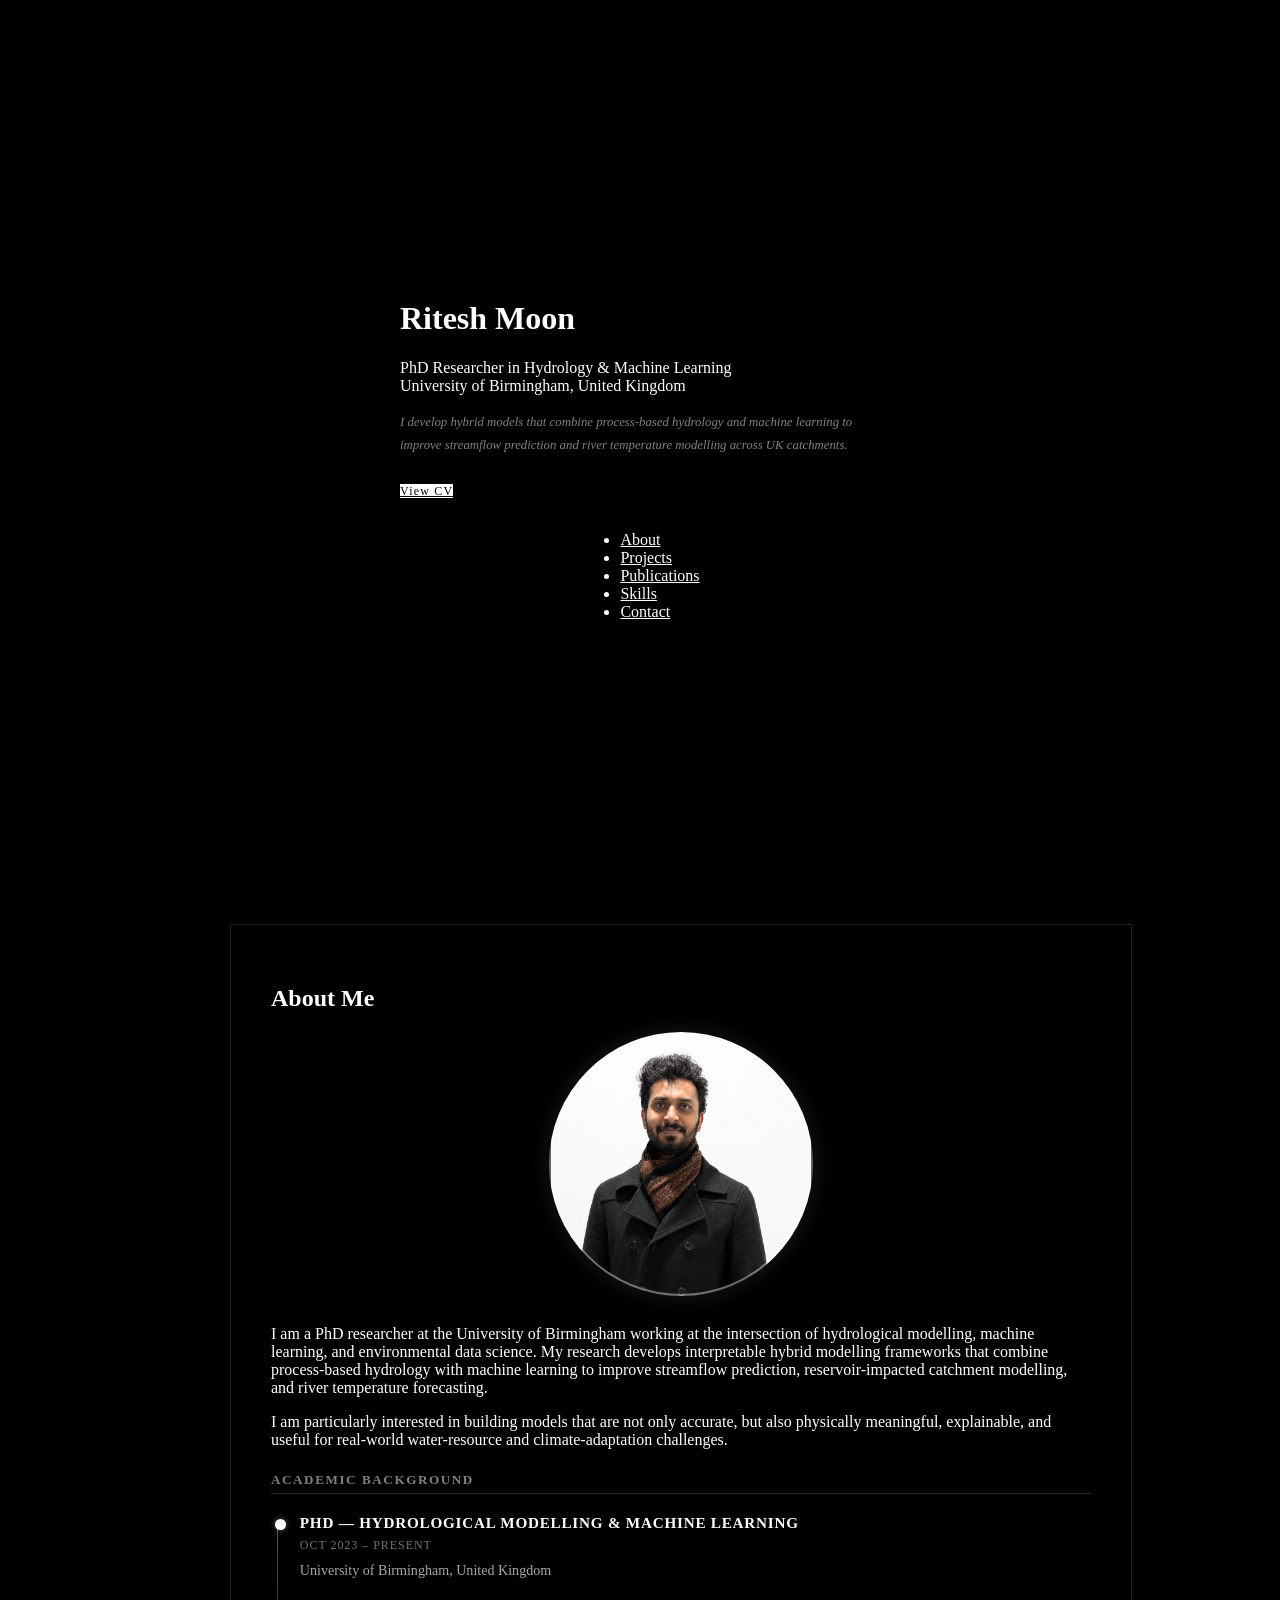
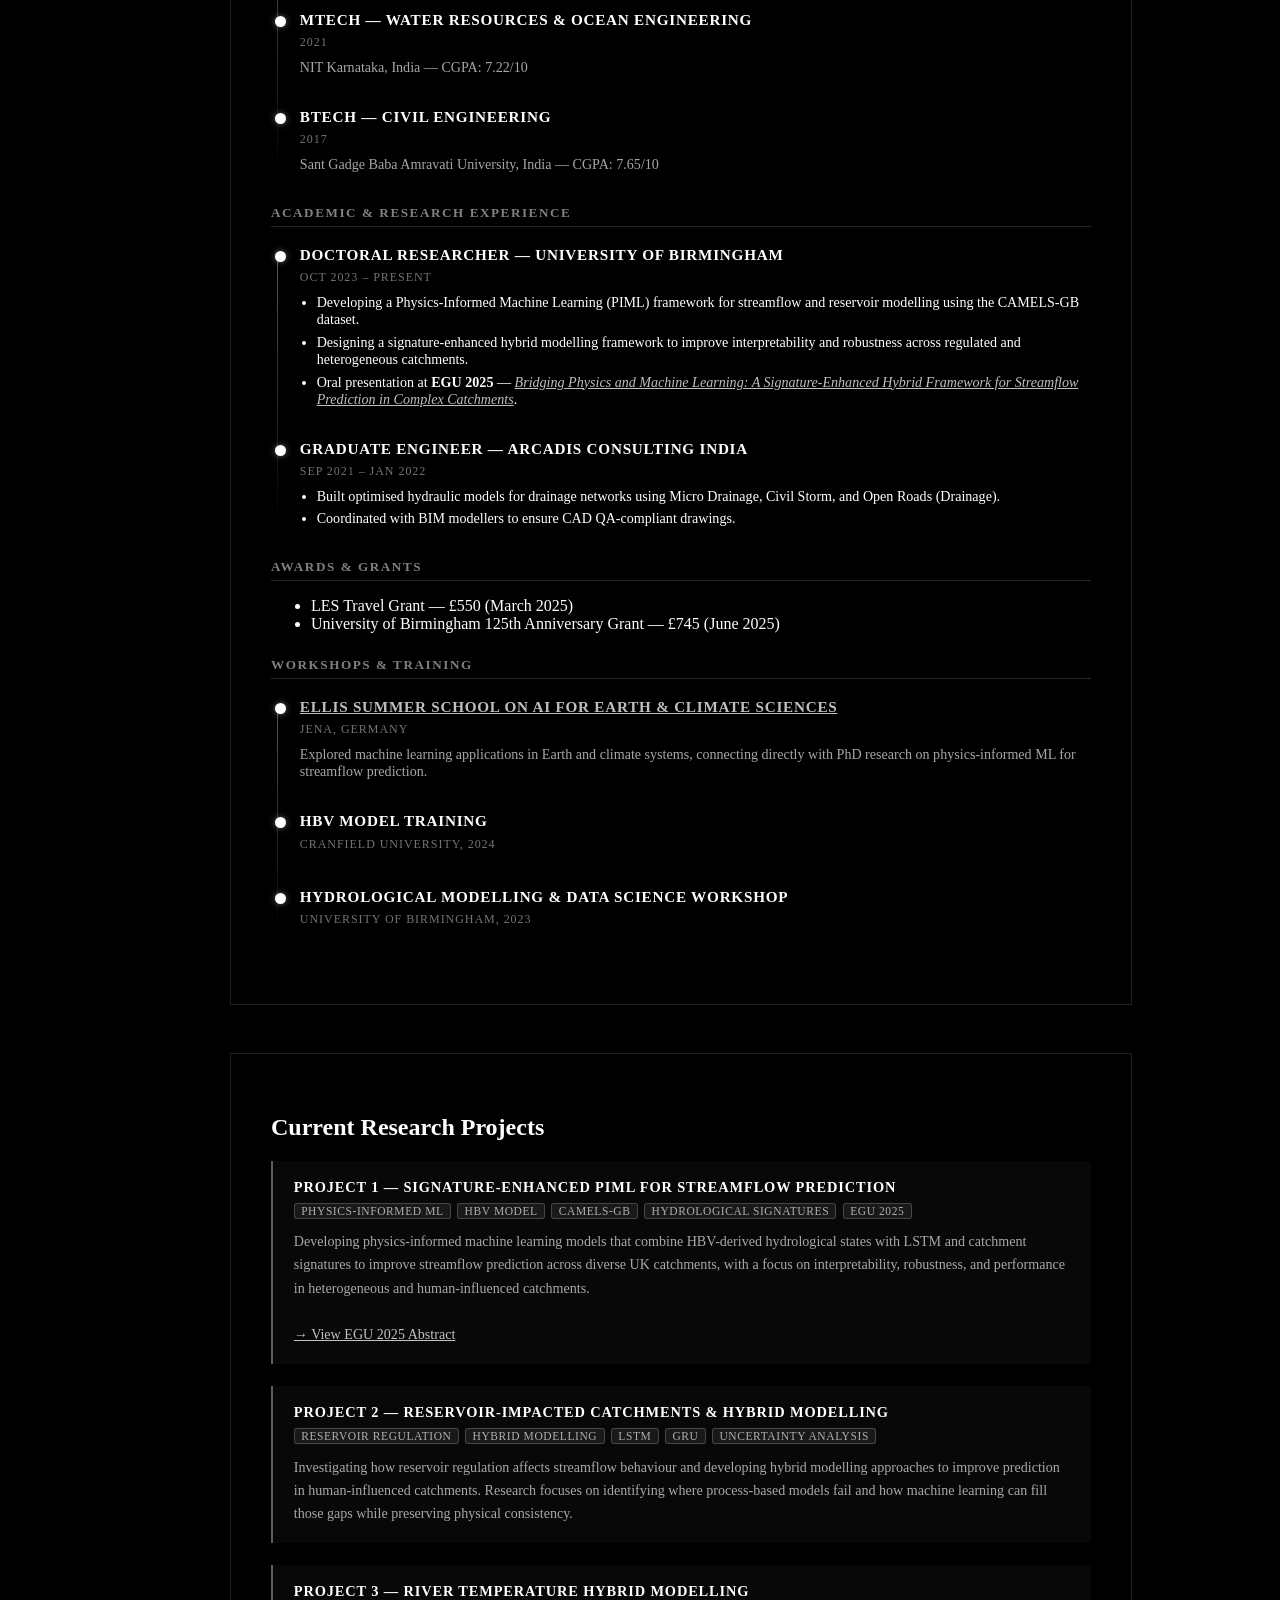
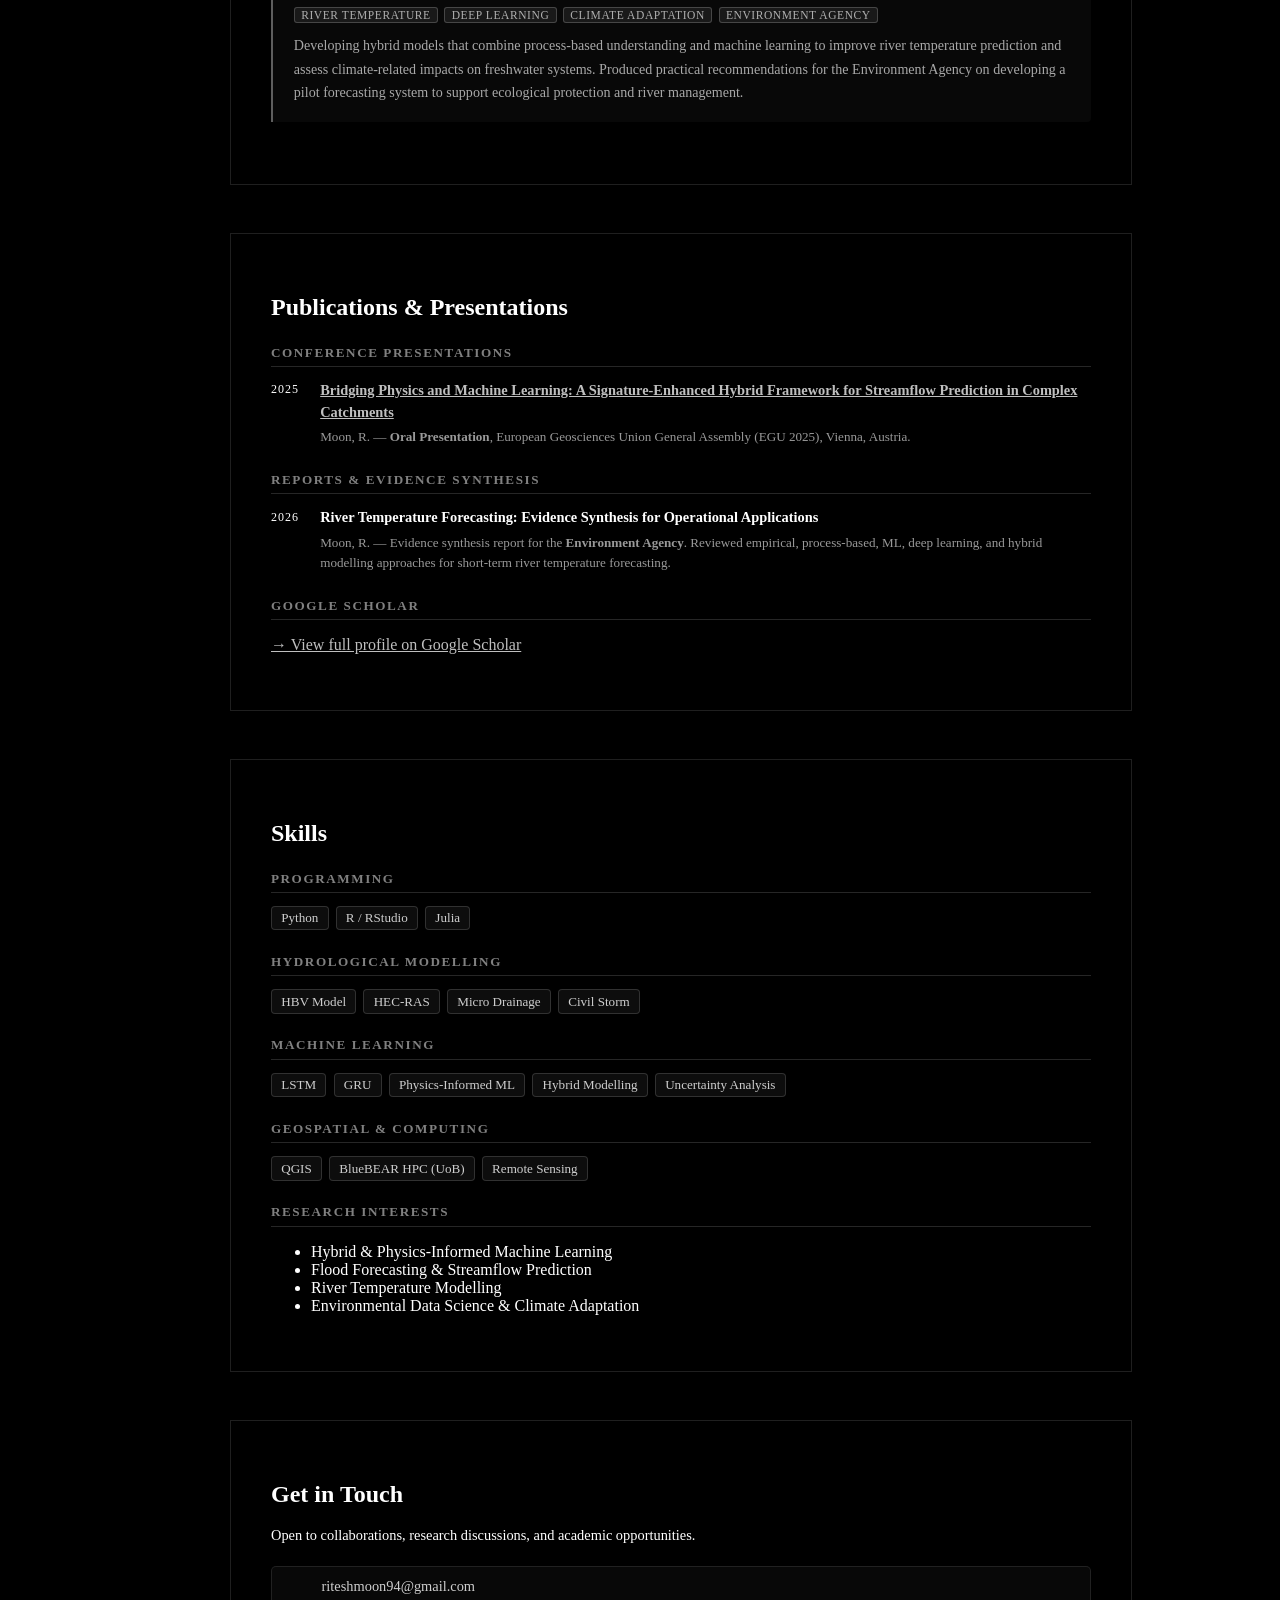
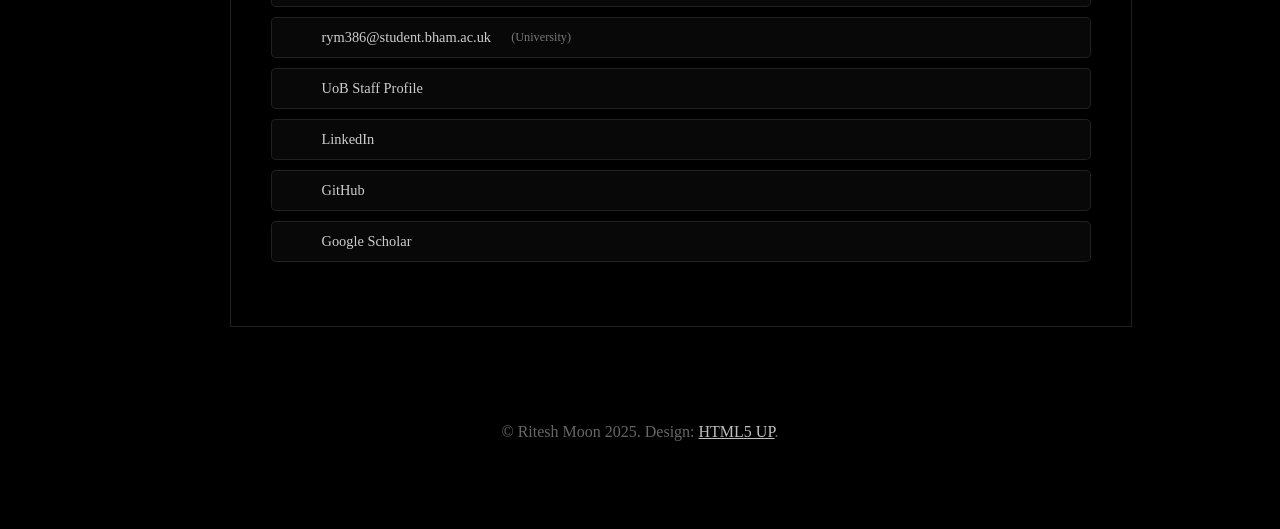
==== index.html @ ffbad2f1 "Update index.html with manual edits" ====
﻿<!DOCTYPE HTML>
<!--
	Dimension by HTML5 UP
	html5up.net | @ajlkn
	Free for personal and commercial use under the CCA 3.0 license (html5up.net/license)
-->
<html>
	<head>
		<title>Ritesh Moon | PhD Researcher</title>
		<meta charset="utf-8" />
		<meta name="viewport" content="width=device-width, initial-scale=1, user-scalable=no" />
		<link rel="stylesheet" href="assets/css/main.css" />
		<link rel="stylesheet" href="assets/css/custom.css" />
		<noscript><link rel="stylesheet" href="assets/css/noscript.css" /></noscript>
	</head>
	<body class="is-preload">

		<!-- Wrapper -->
			<div id="wrapper">

				<!-- Header / Landing -->
					<header id="header">
						<div class="content">
							<div class="inner">
								<h1>Ritesh Moon</h1>
								<p>
									PhD Researcher in Hydrology &amp; Machine Learning<br />
									University of Birmingham, United Kingdom
								</p>
								<p class="hero-tagline">
									I develop hybrid models that combine process-based hydrology and machine learning
									to improve streamflow prediction and river temperature modelling across UK catchments.
								</p>
								<p style="margin-top:1.5em;">
									<a href="https://www.dropbox.com/scl/fi/sitb842w2aeb8zphxipp2/CV_Ritesh_moon.pdf?rlkey=0ckj5snoh1eec2eqjjsej2t3j&st=ysyuk085&dl=0" target="_blank" class="button primary" style="letter-spacing:0.1em;font-size:0.75em;">View CV</a>
								</p>
							</div>
						</div>
						<nav>
							<ul>
								<li><a href="#about">About</a></li>
								<li><a href="#projects">Projects</a></li>
								<li><a href="#publications">Publications</a></li>
								<li><a href="#skills">Skills</a></li>
								<li><a href="#contact">Contact</a></li>
							</ul>
						</nav>
					</header>

				<!-- Main -->
					<div id="main">

						<!-- About -->
							<article id="about">
								<h2 class="major">About Me</h2>

								<div class="profile-photo-wrap">
									<div class="profile-photo"></div>
								</div>

								<p>
									I am a PhD researcher at the University of Birmingham working at the intersection of
									hydrological modelling, machine learning, and environmental data science. My research
									develops interpretable hybrid modelling frameworks that combine process-based hydrology
									with machine learning to improve streamflow prediction, reservoir-impacted catchment
									modelling, and river temperature forecasting.
								</p>
								<p>
									I am particularly interested in building models that are not only accurate, but also
									physically meaningful, explainable, and useful for real-world water-resource and
									climate-adaptation challenges.
								</p>

								<h3 class="major">Academic Background</h3>
								<div class="timeline">
									<div class="timeline-item">
										<h4>PhD &mdash; Hydrological Modelling &amp; Machine Learning</h4>
										<span class="timeline-date">Oct 2023 &ndash; Present</span>
										<p>University of Birmingham, United Kingdom</p>
									</div>
									<div class="timeline-item">
										<h4>MTech &mdash; Water Resources &amp; Ocean Engineering</h4>
										<span class="timeline-date">2021</span>
										<p>NIT Karnataka, India &mdash; CGPA: 7.22/10</p>
									</div>
									<div class="timeline-item">
										<h4>BTech &mdash; Civil Engineering</h4>
										<span class="timeline-date">2017</span>
										<p>Sant Gadge Baba Amravati University, India &mdash; CGPA: 7.65/10</p>
									</div>
								</div>

								<h3 class="major">Academic &amp; Research Experience</h3>
								<div class="timeline">
									<div class="timeline-item">
										<h4>Doctoral Researcher &mdash; University of Birmingham</h4>
										<span class="timeline-date">Oct 2023 &ndash; Present</span>
										<ul>
											<li>Developing a Physics-Informed Machine Learning (PIML) framework for streamflow
											and reservoir modelling using the CAMELS-GB dataset.</li>
											<li>Designing a signature-enhanced hybrid modelling framework to improve
											interpretability and robustness across regulated and heterogeneous catchments.</li>
											<li>Oral presentation at <strong>EGU 2025</strong> &mdash;
											<a href="https://meetingorganizer.copernicus.org/EGU25/EGU25-12113.html" target="_blank">
											<em>Bridging Physics and Machine Learning: A Signature-Enhanced Hybrid Framework
											for Streamflow Prediction in Complex Catchments</em></a>.</li>
										</ul>
									</div>
									<div class="timeline-item">
										<h4>Graduate Engineer &mdash; Arcadis Consulting India</h4>
										<span class="timeline-date">Sep 2021 &ndash; Jan 2022</span>
										<ul>
											<li>Built optimised hydraulic models for drainage networks using Micro Drainage,
											Civil Storm, and Open Roads (Drainage).</li>
											<li>Coordinated with BIM modellers to ensure CAD QA-compliant drawings.</li>
										</ul>
									</div>
								</div>

								<h3 class="major">Awards &amp; Grants</h3>
								<ul>
									<li>LES Travel Grant &mdash; &pound;550 (March 2025)</li>
									<li>University of Birmingham 125th Anniversary Grant &mdash; &pound;745 (June 2025)</li>
								</ul>

								<h3 class="major">Workshops &amp; Training</h3>
								<div class="timeline">
									<div class="timeline-item">
										<h4><a href="https://ellis.eu/research/sites/unit-jena" target="_blank">ELLIS Summer School on AI for Earth &amp; Climate Sciences</a></h4>
										<span class="timeline-date">Jena, Germany</span>
										<p>Explored machine learning applications in Earth and climate systems, connecting
										directly with PhD research on physics-informed ML for streamflow prediction.</p>
									</div>
									<div class="timeline-item">
										<h4>HBV Model Training</h4>
										<span class="timeline-date">Cranfield University, 2024</span>
									</div>
									<div class="timeline-item">
										<h4>Hydrological Modelling &amp; Data Science Workshop</h4>
										<span class="timeline-date">University of Birmingham, 2023</span>
									</div>
								</div>
							</article>

						<!-- Projects -->
							<article id="projects">
								<h2 class="major">Current Research Projects</h2>

								<div class="project-card">
									<h4>Project 1 &mdash; Signature-Enhanced PIML for Streamflow Prediction</h4>
									<div class="project-tags">
										<span class="tag">Physics-Informed ML</span>
										<span class="tag">HBV Model</span>
										<span class="tag">CAMELS-GB</span>
										<span class="tag">Hydrological Signatures</span>
										<span class="tag">EGU 2025</span>
									</div>
									<p>
										Developing physics-informed machine learning models that combine HBV-derived hydrological states with LSTM and catchment signatures to improve streamflow prediction across diverse UK catchments, with a focus on interpretability, robustness, and performance in heterogeneous and human-influenced catchments.
										<br /><br />
										<a href="https://meetingorganizer.copernicus.org/EGU25/EGU25-12113.html" target="_blank">&rarr; View EGU 2025 Abstract</a>
									</p>
								</div>

								<div class="project-card">
									<h4>Project 2 &mdash; Reservoir-Impacted Catchments &amp; Hybrid Modelling</h4>
									<div class="project-tags">
										<span class="tag">Reservoir Regulation</span>
										<span class="tag">Hybrid Modelling</span>
										<span class="tag">LSTM</span>
										<span class="tag">GRU</span>
										<span class="tag">Uncertainty Analysis</span>
									</div>
									<p>
										Investigating how reservoir regulation affects streamflow behaviour and developing
										hybrid modelling approaches to improve prediction in human-influenced catchments.
										Research focuses on identifying where process-based models fail and how machine
										learning can fill those gaps while preserving physical consistency.
									</p>
								</div>

								<div class="project-card">
									<h4>Project 3 &mdash; River Temperature Hybrid Modelling</h4>
									<div class="project-tags">
										<span class="tag">River Temperature</span>
										<span class="tag">Deep Learning</span>
										<span class="tag">Climate Adaptation</span>
										<span class="tag">Environment Agency</span>
									</div>
									<p>
										Developing hybrid models that combine process-based understanding and machine
										learning to improve river temperature prediction and assess climate-related impacts
										on freshwater systems. Produced practical recommendations for the Environment Agency
										on developing a pilot forecasting system to support ecological protection and river
										management.
									</p>
								</div>
							</article>

						<!-- Publications -->
							<article id="publications">
								<h2 class="major">Publications &amp; Presentations</h2>

								<h3 class="major">Conference Presentations</h3>
								<div class="pub-list">
									<div class="pub-item">
										<span class="pub-year">2025</span>
										<div class="pub-content">
											<p class="pub-title">
												<a href="https://meetingorganizer.copernicus.org/EGU25/EGU25-12113.html" target="_blank">
												Bridging Physics and Machine Learning: A Signature-Enhanced Hybrid Framework
												for Streamflow Prediction in Complex Catchments
												</a>
											</p>
											<p class="pub-meta">
												Moon, R. &mdash; <strong>Oral Presentation</strong>, European Geosciences Union
												General Assembly (EGU 2025), Vienna, Austria.
											</p>
										</div>
									</div>
								</div>

								<h3 class="major">Reports &amp; Evidence Synthesis</h3>
								<div class="pub-list">
									<div class="pub-item">
										<span class="pub-year">2026</span>
										<div class="pub-content">
											<p class="pub-title">River Temperature Forecasting: Evidence Synthesis for Operational Applications</p>
											<p class="pub-meta">
												Moon, R. &mdash; Evidence synthesis report for the <strong>Environment Agency</strong>.
												Reviewed empirical, process-based, ML, deep learning, and hybrid modelling approaches
												for short-term river temperature forecasting.
											</p>
										</div>
									</div>
									
								</div>

								<h3 class="major">Google Scholar</h3>
								<p>
									<a href="https://scholar.google.com/citations?user=va8m-MYAAAAJ&hl=en" target="_blank">
										&rarr; View full profile on Google Scholar
									</a>
								</p>
							</article>

						<!-- Skills -->
							<article id="skills">
								<h2 class="major">Skills</h2>

								<h3 class="major">Programming</h3>
								<div class="skill-group">
									<div class="skill-tags">
										<span class="skill-tag">Python</span>
										<span class="skill-tag">R / RStudio</span>
										<span class="skill-tag">Julia</span>
									</div>
								</div>

								<h3 class="major">Hydrological Modelling</h3>
								<div class="skill-group">
									<div class="skill-tags">
										<span class="skill-tag">HBV Model</span>
										<span class="skill-tag">HEC-RAS</span>
										<span class="skill-tag">Micro Drainage</span>
										<span class="skill-tag">Civil Storm</span>
									</div>
								</div>

								<h3 class="major">Machine Learning</h3>
								<div class="skill-group">
									<div class="skill-tags">
										<span class="skill-tag">LSTM</span>
										<span class="skill-tag">GRU</span>
										<span class="skill-tag">Physics-Informed ML</span>
										<span class="skill-tag">Hybrid Modelling</span>
										<span class="skill-tag">Uncertainty Analysis</span>
									</div>
								</div>

								<h3 class="major">Geospatial &amp; Computing</h3>
								<div class="skill-group">
									<div class="skill-tags">
										<span class="skill-tag">QGIS</span>
										<span class="skill-tag">BlueBEAR HPC (UoB)</span>
										<span class="skill-tag">Remote Sensing</span>
									</div>
								</div>

								<h3 class="major">Research Interests</h3>
								<ul>
									<li>Hybrid &amp; Physics-Informed Machine Learning</li>
									<li>Flood Forecasting &amp; Streamflow Prediction</li>
									<li>River Temperature Modelling</li>
									<li>Environmental Data Science &amp; Climate Adaptation</li>
								</ul>
							</article>

						<!-- Contact -->
							<article id="contact">
								<h2 class="major">Get in Touch</h2>
								<p style="font-size:0.9em; color:rgba(255,255,255,0.55); margin-bottom:1.5em;">
									Open to collaborations, research discussions, and academic opportunities.
								</p>

								<ul class="contact-links">
									<li>
										<a href="mailto:riteshmoon94@gmail.com">
											<span class="icon solid fa-envelope"></span>
											riteshmoon94@gmail.com
										</a>
									</li>
									<li>
										<a href="mailto:rym386@student.bham.ac.uk">
											<span class="icon solid fa-graduation-cap"></span>
											rym386@student.bham.ac.uk &nbsp;<span style="opacity:0.45;font-size:0.85em;">(University)</span>
										</a>
									</li>
									<li>
										<a href="https://www.birmingham.ac.uk/staff/profiles/gees/moon-ritesh" target="_blank">
											<span class="icon solid fa-university"></span>
											UoB Staff Profile
										</a>
									</li>
									<li>
										<a href="https://www.linkedin.com/in/ritesh-moon" target="_blank">
											<span class="icon brands fa-linkedin"></span>
											LinkedIn
										</a>
									</li>
									<li>
										<a href="https://github.com/riteshmoon" target="_blank">
											<span class="icon brands fa-github"></span>
											GitHub
										</a>
									</li>
									<li>
										<a href="https://scholar.google.com/citations?user=va8m-MYAAAAJ&hl=en" target="_blank">
											<span class="icon solid fa-book-open"></span>
											Google Scholar
										</a>
									</li>
								</ul>
							</article>

					</div>

				<!-- Footer -->
					<footer id="footer">
						<p class="copyright">&copy; Ritesh Moon 2025. Design: <a href="https://html5up.net">HTML5 UP</a>.</p>
					</footer>

			</div>

		<!-- BG -->
			<div id="bg"></div>

		<!-- Scripts -->
			<script src="assets/js/jquery.min.js"></script>
			<script src="assets/js/browser.min.js"></script>
			<script src="assets/js/breakpoints.min.js"></script>
			<script src="assets/js/util.js"></script>
			<script src="assets/js/main.js"></script>
			<script src="assets/js/custom.js"></script>

	</body>
</html>
---- assets/css/custom.css ----
/* =============================================
   Custom theme — Ritesh Moon
   Pure black & white. No images, no animation.
   ============================================= */

/* ---- Nuke the background image & all its effects ---- */
#bg,
#bg::before,
#bg::after,
body.is-article-visible #bg::after {
  background:        #000 !important;
  background-image:  none !important;
  background-color:  #000 !important;
  filter:            none !important;
  -webkit-filter:    none !important;
  transform:         none !important;
  -webkit-transform: none !important;
  transition:        none !important;
}

/* ---- Site base ---- */
html, body {
  background: #000 !important;
  color: #fff !important;
}

/* Remove the radial-gradient shadow on the wrapper */
#wrapper {
  background-image: none !important;
}

/* ---- Article panels — solid black with white border ---- */
#main > article {
  background-color: rgba(0, 0, 0, 0.92) !important;
  border: 1px solid rgba(255, 255, 255, 0.12) !important;
}

/* ---- Force all text to white ---- */
h1, h2, h3, h4, h5, h6,
p, li, label, span, td, th,
blockquote, address, figcaption {
  color: #fff !important;
}

/* ---- Links ---- */
a {
  color: rgba(255, 255, 255, 0.75) !important;
  border-bottom-color: rgba(255, 255, 255, 0.2) !important;
}
a:hover {
  color: #fff !important;
  border-bottom-color: rgba(255, 255, 255, 0.5) !important;
}

/* ---- h2.major underline ---- */
h2.major::after {
  background: linear-gradient(90deg, rgba(255,255,255,0.45), transparent) !important;
}

/* ---- Buttons ---- */
input[type="submit"].primary, .button.primary {
  background-color: #fff !important;
  color: #000 !important;
  border-color: #fff !important;
}
input[type="submit"]:hover, .button.primary:hover {
  background-color: rgba(255, 255, 255, 0.85) !important;
}

/* ---- Nav links ---- */
#header nav ul li a {
  border-color: rgba(255, 255, 255, 0.2) !important;
  color: #fff !important;
}
#header nav ul li a:hover {
  background-color: rgba(255, 255, 255, 0.08) !important;
  border-color: rgba(255, 255, 255, 0.5) !important;
}

/* ---- Form inputs ---- */
input[type="text"], input[type="email"], textarea, select {
  background-color: rgba(255, 255, 255, 0.07) !important;
  border-color: rgba(255, 255, 255, 0.2) !important;
  color: #fff !important;
}
input[type="text"]:focus, input[type="email"]:focus, textarea:focus {
  border-color: rgba(255, 255, 255, 0.5) !important;
}

/* ---- Hero tagline ---- */
.hero-tagline {
  font-size: 0.8em;
  color: rgba(255, 255, 255, 0.5) !important;
  font-style: italic;
  line-height: 1.8;
  margin-top: 0.6em;
  max-width: 480px;
  margin-left: auto;
  margin-right: auto;
}

/* ---- Header photo (landing page) ---- */
.header-photo-wrap {
  margin-bottom: 1em;
}
.header-photo {
  width: 150px;
  height: 150px;
  border-radius: 50%;
  border: 2px solid rgba(255, 255, 255, 0.45);
  box-shadow: 0 0 18px rgba(255, 255, 255, 0.12);
  background-image: url('../../images/profile.jpg') !important;
  background-size: cover !important;
  background-position: center !important;
  background-repeat: no-repeat !important;
  display: block !important;
  margin: 0 auto;
}

/* ---- Profile photo (About panel) ---- */
.profile-photo-wrap {
  text-align: center;
  margin-bottom: 1.8em;
}
.profile-photo {
  width: 260px;
  height: 260px;
  border-radius: 50%;
  border: 2px solid rgba(255, 255, 255, 0.4);
  box-shadow: 0 0 24px rgba(255, 255, 255, 0.1);
  background-image: url('../../images/profile.jpg') !important;
  background-size: cover !important;
  background-position: center !important;
  background-repeat: no-repeat !important;
  display: block !important;
  margin: 0 auto;
}

/* ---- Publication list ---- */
.pub-list { margin: 0.8em 0 1.5em; }
.pub-item {
  display: flex;
  gap: 1.2em;
  margin-bottom: 1.4em;
  align-items: flex-start;
}
.pub-year {
  font-size: 0.75em;
  color: rgba(255, 255, 255, 0.4);
  letter-spacing: 0.08em;
  white-space: nowrap;
  padding-top: 0.2em;
  min-width: 2.5em;
}
.pub-content { flex: 1; }
.pub-title {
  font-size: 0.9em;
  color: #fff !important;
  margin: 0 0 0.3em;
  line-height: 1.5;
  font-weight: 600;
}
.pub-meta {
  font-size: 0.82em;
  color: rgba(255, 255, 255, 0.6) !important;
  margin: 0;
  line-height: 1.55;
}
.profile-photo-placeholder {
  width: 140px;
  height: 140px;
  border-radius: 50%;
  border: 2px solid rgba(255, 255, 255, 0.25);
  background: rgba(255, 255, 255, 0.04);
  display: inline-flex;
  align-items: center;
  justify-content: center;
  color: rgba(255, 255, 255, 0.3);
  font-size: 3.5em;
}

/* ---- Section sub-headers ---- */
article h3.major {
  font-size: 0.82em;
  letter-spacing: 0.12em;
  color: rgba(255, 255, 255, 0.5) !important;
  border-bottom: 1px solid rgba(255, 255, 255, 0.15) !important;
  padding-bottom: 0.4em;
  margin-top: 1.8em;
  text-transform: uppercase;
}

/* ---- Timeline ---- */
.timeline { position: relative; margin: 1.2em 0; padding-left: 1.8em; }
.timeline::before {
  content: '';
  position: absolute;
  left: 6px; top: 6px; bottom: 0;
  width: 1px;
  background: linear-gradient(to bottom, rgba(255,255,255,0.35), transparent);
}
.timeline-item { position: relative; margin-bottom: 2em; }
.timeline-item::before {
  content: '';
  position: absolute;
  left: -1.55em; top: 5px;
  width: 11px; height: 11px;
  border-radius: 50%;
  background: #fff;
  box-shadow: 0 0 6px rgba(255, 255, 255, 0.4);
}
.timeline-date {
  display: inline-block;
  font-size: 0.75em;
  color: rgba(255, 255, 255, 0.45) !important;
  letter-spacing: 0.08em;
  text-transform: uppercase;
  margin-bottom: 0.4em;
}
.timeline-item h4 {
  margin: 0 0 0.2em;
  color: #fff !important;
  font-size: 0.95em;
  text-transform: uppercase;
  letter-spacing: 0.05em;
}
.timeline-item p, .timeline-item ul {
  font-size: 0.88em;
  color: rgba(255, 255, 255, 0.65) !important;
  margin: 0.3em 0 0;
}
.timeline-item ul { padding-left: 1.2em; }
.timeline-item ul li { margin-bottom: 0.4em; }

/* ---- Project cards ---- */
.project-card {
  background: rgba(255, 255, 255, 0.03) !important;
  border-left: 2px solid rgba(255, 255, 255, 0.35);
  border-radius: 0 4px 4px 0;
  padding: 1.1em 1.3em;
  margin-bottom: 1.4em;
}
.project-card h4 {
  margin: 0 0 0.5em;
  color: #fff !important;
  font-size: 0.9em;
  text-transform: uppercase;
  letter-spacing: 0.06em;
}
.project-tags { display: flex; flex-wrap: wrap; gap: 0.4em; margin-bottom: 0.7em; }
.tag {
  background: rgba(255, 255, 255, 0.07);
  border: 1px solid rgba(255, 255, 255, 0.2);
  border-radius: 3px;
  padding: 0.1em 0.55em;
  font-size: 0.72em;
  color: rgba(255, 255, 255, 0.65) !important;
  text-transform: uppercase;
  letter-spacing: 0.05em;
}
.project-card p {
  font-size: 0.88em;
  color: rgba(255, 255, 255, 0.65) !important;
  margin: 0;
  line-height: 1.65;
}

/* ---- Skill groups ---- */
.skill-group { margin-bottom: 1.2em; }
.skill-tags { display: flex; flex-wrap: wrap; gap: 0.45em; }
.skill-tag {
  background: rgba(255, 255, 255, 0.05);
  border: 1px solid rgba(255, 255, 255, 0.15);
  border-radius: 4px;
  padding: 0.25em 0.7em;
  font-size: 0.82em;
  color: rgba(255, 255, 255, 0.8) !important;
}

/* ---- Contact links ---- */
.contact-links { list-style: none; padding: 0; margin: 0 0 1.5em; }
.contact-links li { margin-bottom: 0.65em; }
.contact-links a {
  display: flex;
  align-items: center;
  gap: 0.9em;
  padding: 0.75em 1em;
  background: rgba(255, 255, 255, 0.03) !important;
  border: 1px solid rgba(255, 255, 255, 0.1) !important;
  border-radius: 5px;
  text-decoration: none !important;
  color: rgba(255, 255, 255, 0.8) !important;
  font-size: 0.9em;
  transition: background 0.2s, border-color 0.2s;
}
.contact-links a:hover {
  background: rgba(255, 255, 255, 0.08) !important;
  border-color: rgba(255, 255, 255, 0.4) !important;
  color: #fff !important;
}
.contact-links .icon {
  font-size: 1.1em;
  color: rgba(255, 255, 255, 0.55) !important;
  width: 1.4em;
  text-align: center;
}

/* ---- Footer ---- */
#footer p { color: rgba(255, 255, 255, 0.4) !important; }

/* ================================================
   SCROLLABLE ONE-PAGE LAYOUT
   Overrides Dimension's click-to-open overlay system
   ================================================ */

html {
  scroll-behavior: smooth;
}

html, body {
  overflow-y: auto !important;
  overflow-x: hidden !important;
  height: auto !important;
  min-height: 100vh !important;
}

#bg {
  position: fixed !important;
  height: 100% !important;
}

/* Wrapper becomes a scrollable column */
#wrapper {
  display: flex !important;
  flex-direction: column !important;
  align-items: center !important;
  min-height: 100vh !important;
  height: auto !important;
  overflow: visible !important;
  padding-bottom: 4em !important;
}

/* Header stays as full-height landing screen */
#header {
  position: relative !important;
  min-height: 100vh !important;
  width: 100% !important;
  display: flex !important;
  flex-direction: column !important;
  justify-content: center !important;
  align-items: center !important;
  flex-shrink: 0 !important;
}

/* Main becomes a normal block container */
#main {
  display: block !important;
  position: relative !important;
  top: auto !important;
  left: auto !important;
  transform: none !important;
  width: 100% !important;
  max-width: 820px !important;
  padding: 1em 2em 2em !important;
  margin: 0 auto !important;
}

/* All articles always visible, stacked */
#main > article {
  display: block !important;
  position: relative !important;
  opacity: 1 !important;
  pointer-events: auto !important;
  transform: none !important;
  filter: none !important;
  width: 100% !important;
  max-width: 100% !important;
  max-height: none !important;
  overflow-y: visible !important;
  margin: 0 0 3em 0 !important;
  padding: 2.5em !important;
  top: auto !important;
  left: auto !important;
  scroll-behavior: auto !important;
}

/* Hide template's close button */
#main > article .close {
  display: none !important;
}
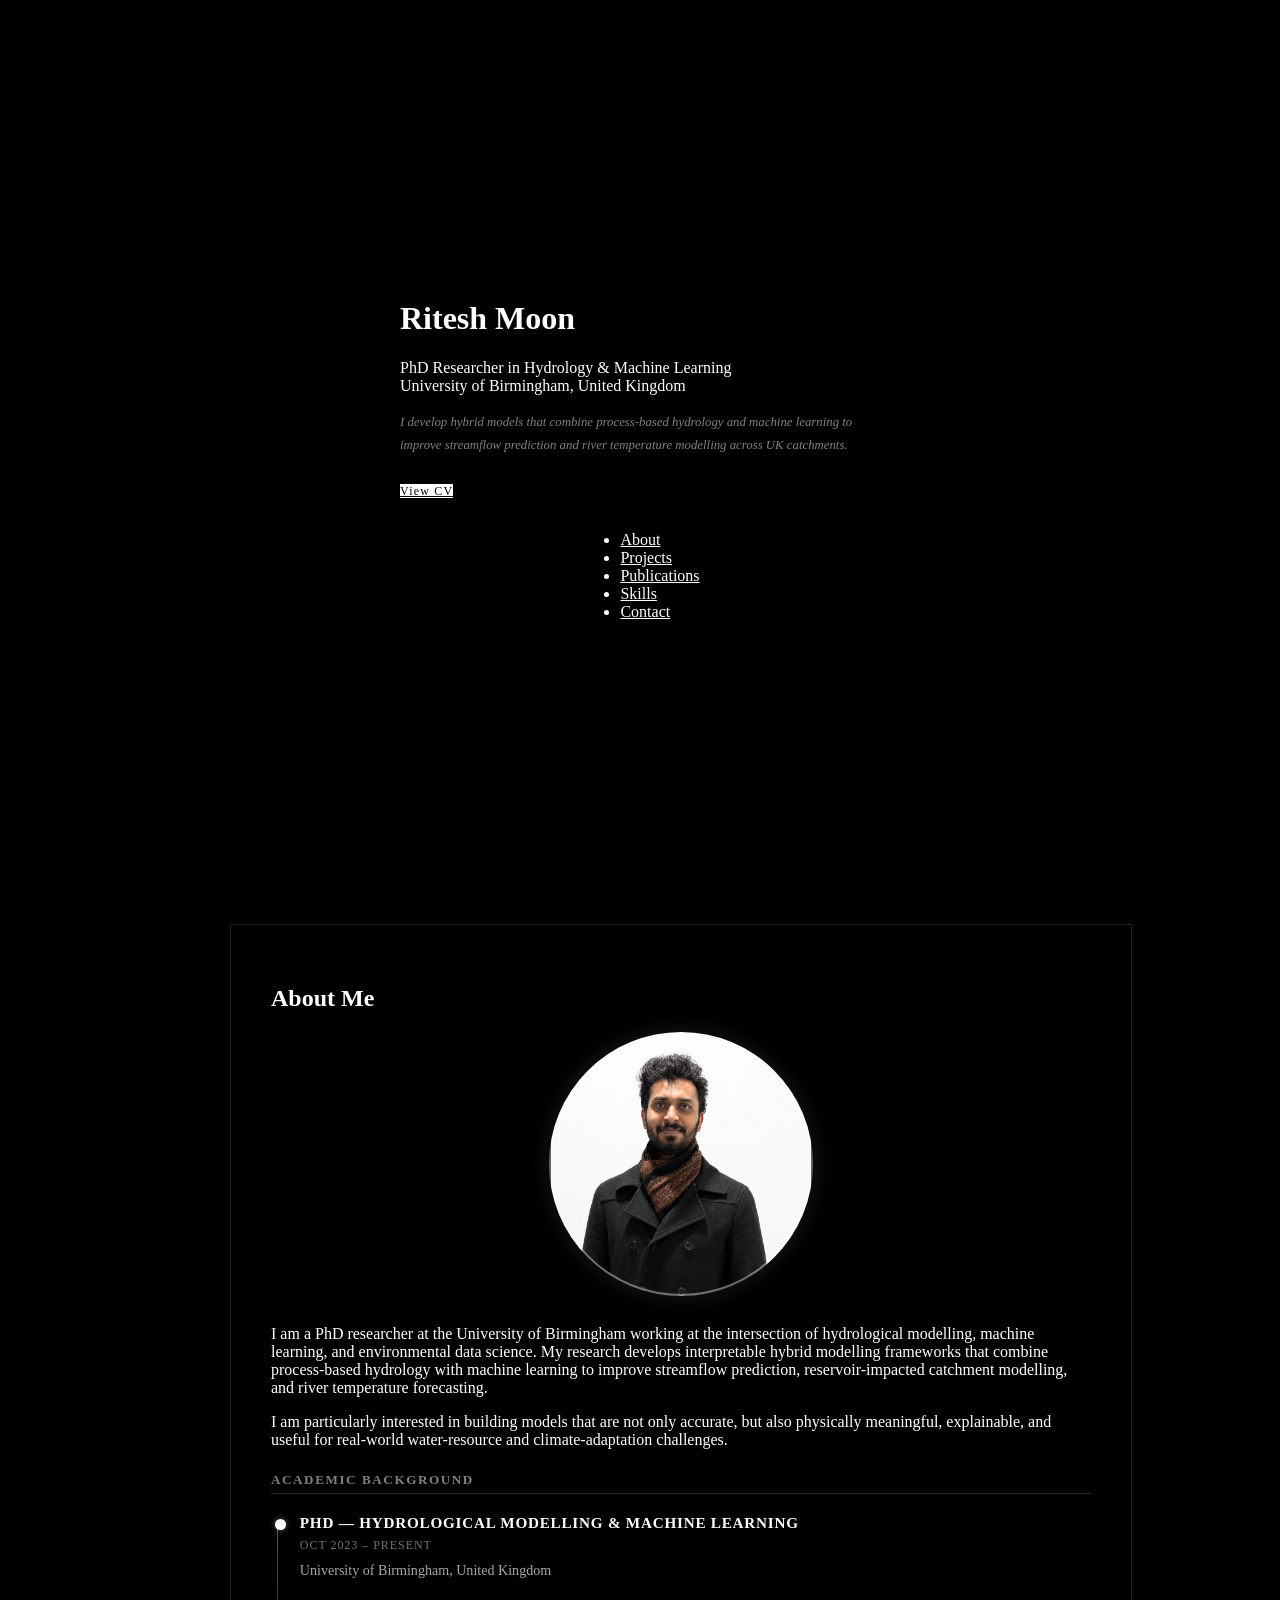
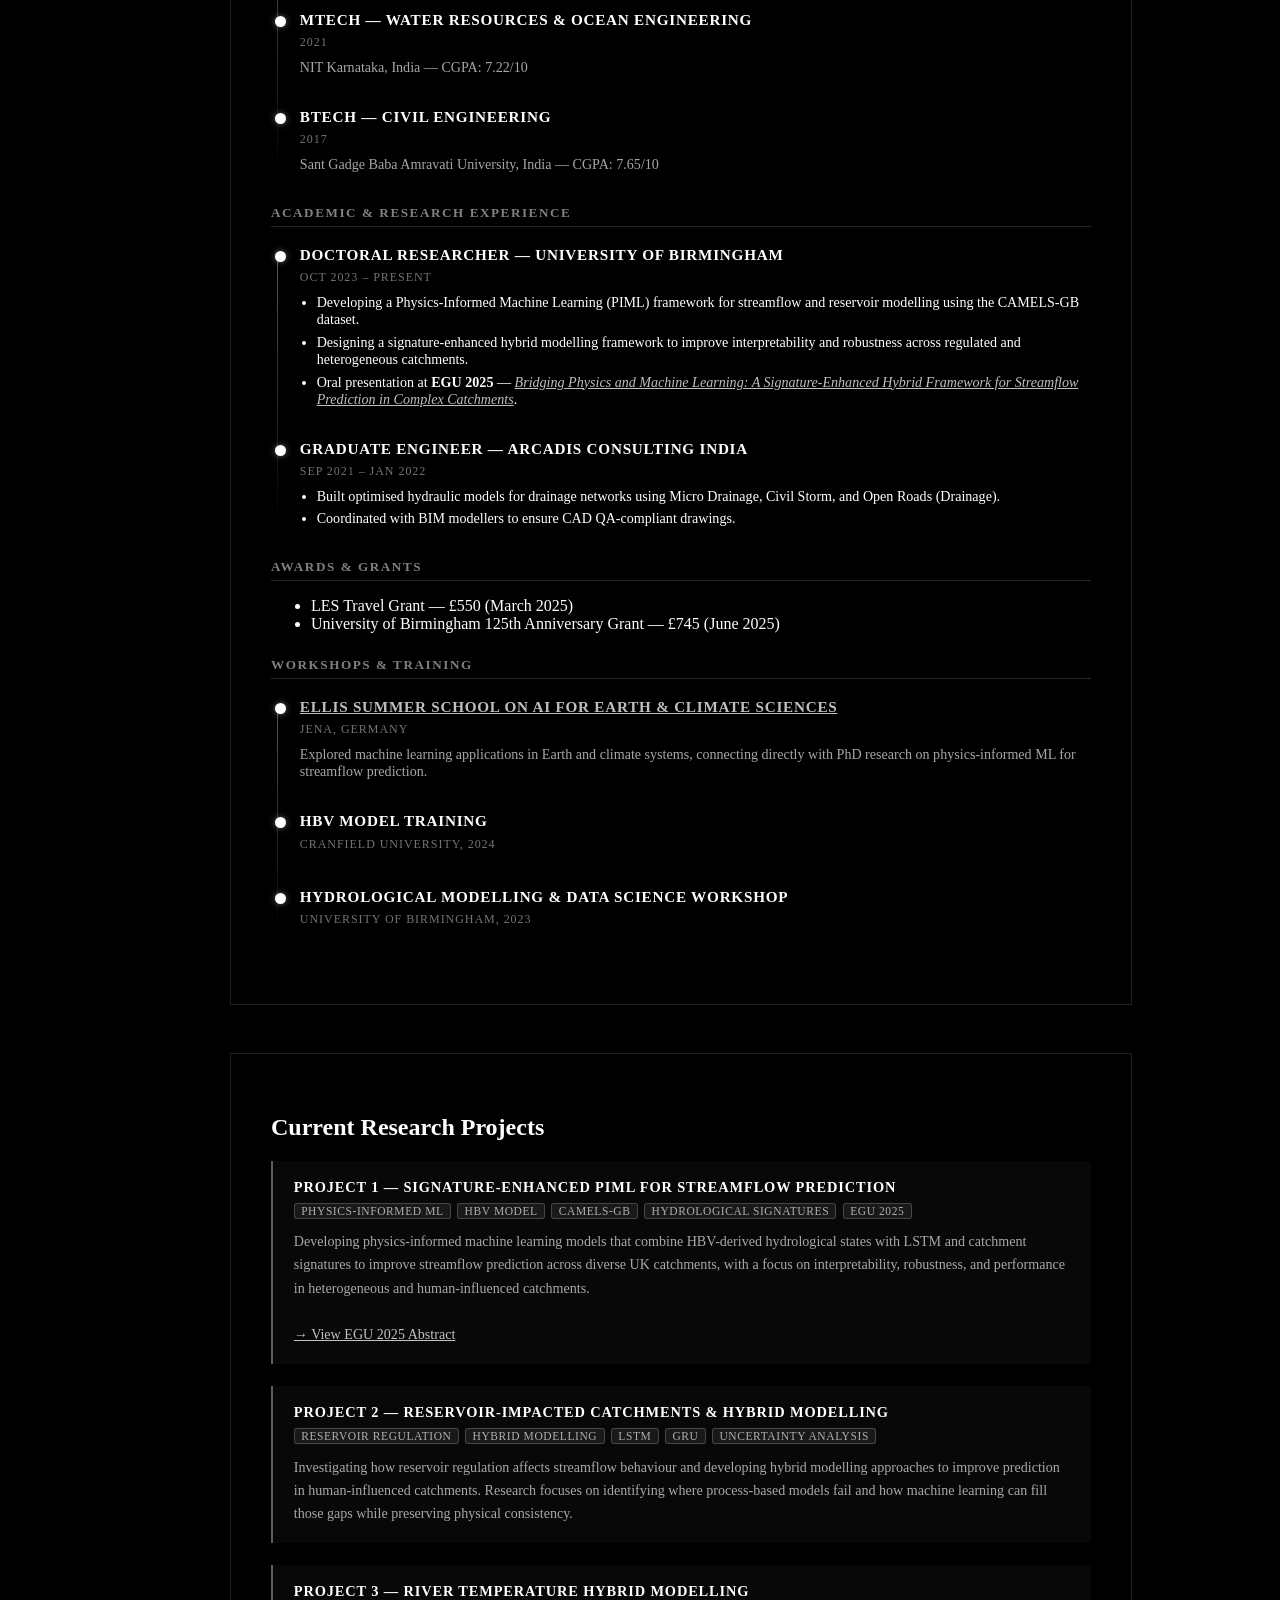
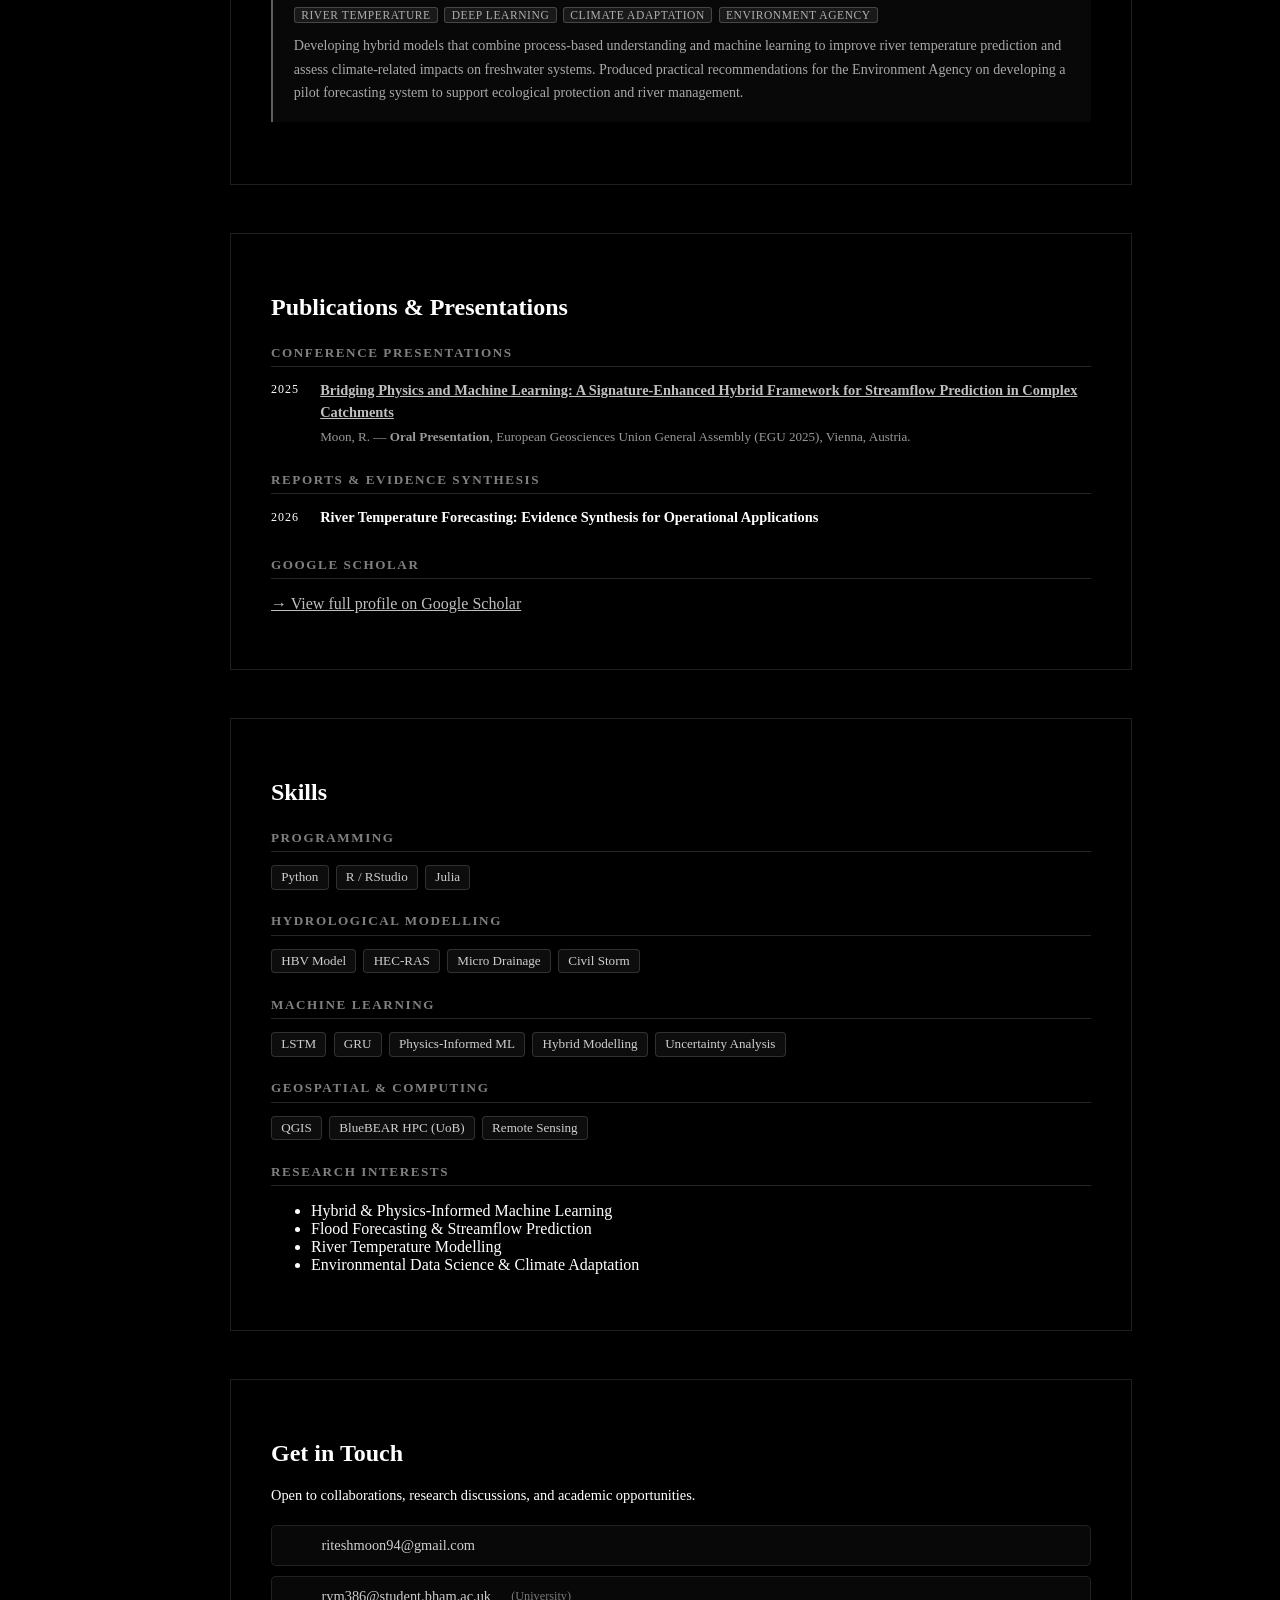
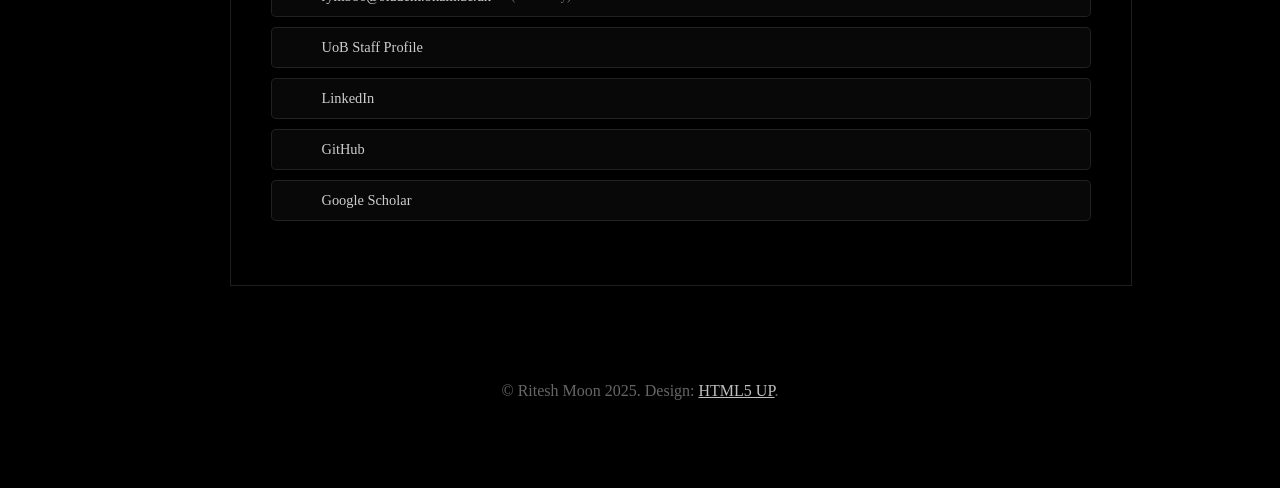
==== commit c7b80408: "Update index.html with manual edits" ====
--- a/index.html
+++ b/index.html
@@ -227,9 +227,7 @@
 										<div class="pub-content">
 											<p class="pub-title">River Temperature Forecasting: Evidence Synthesis for Operational Applications</p>
 											<p class="pub-meta">
-												Moon, R. &mdash; Evidence synthesis report for the <strong>Environment Agency</strong>.
-												Reviewed empirical, process-based, ML, deep learning, and hybrid modelling approaches
-												for short-term river temperature forecasting.
+												
 											</p>
 										</div>
 									</div>
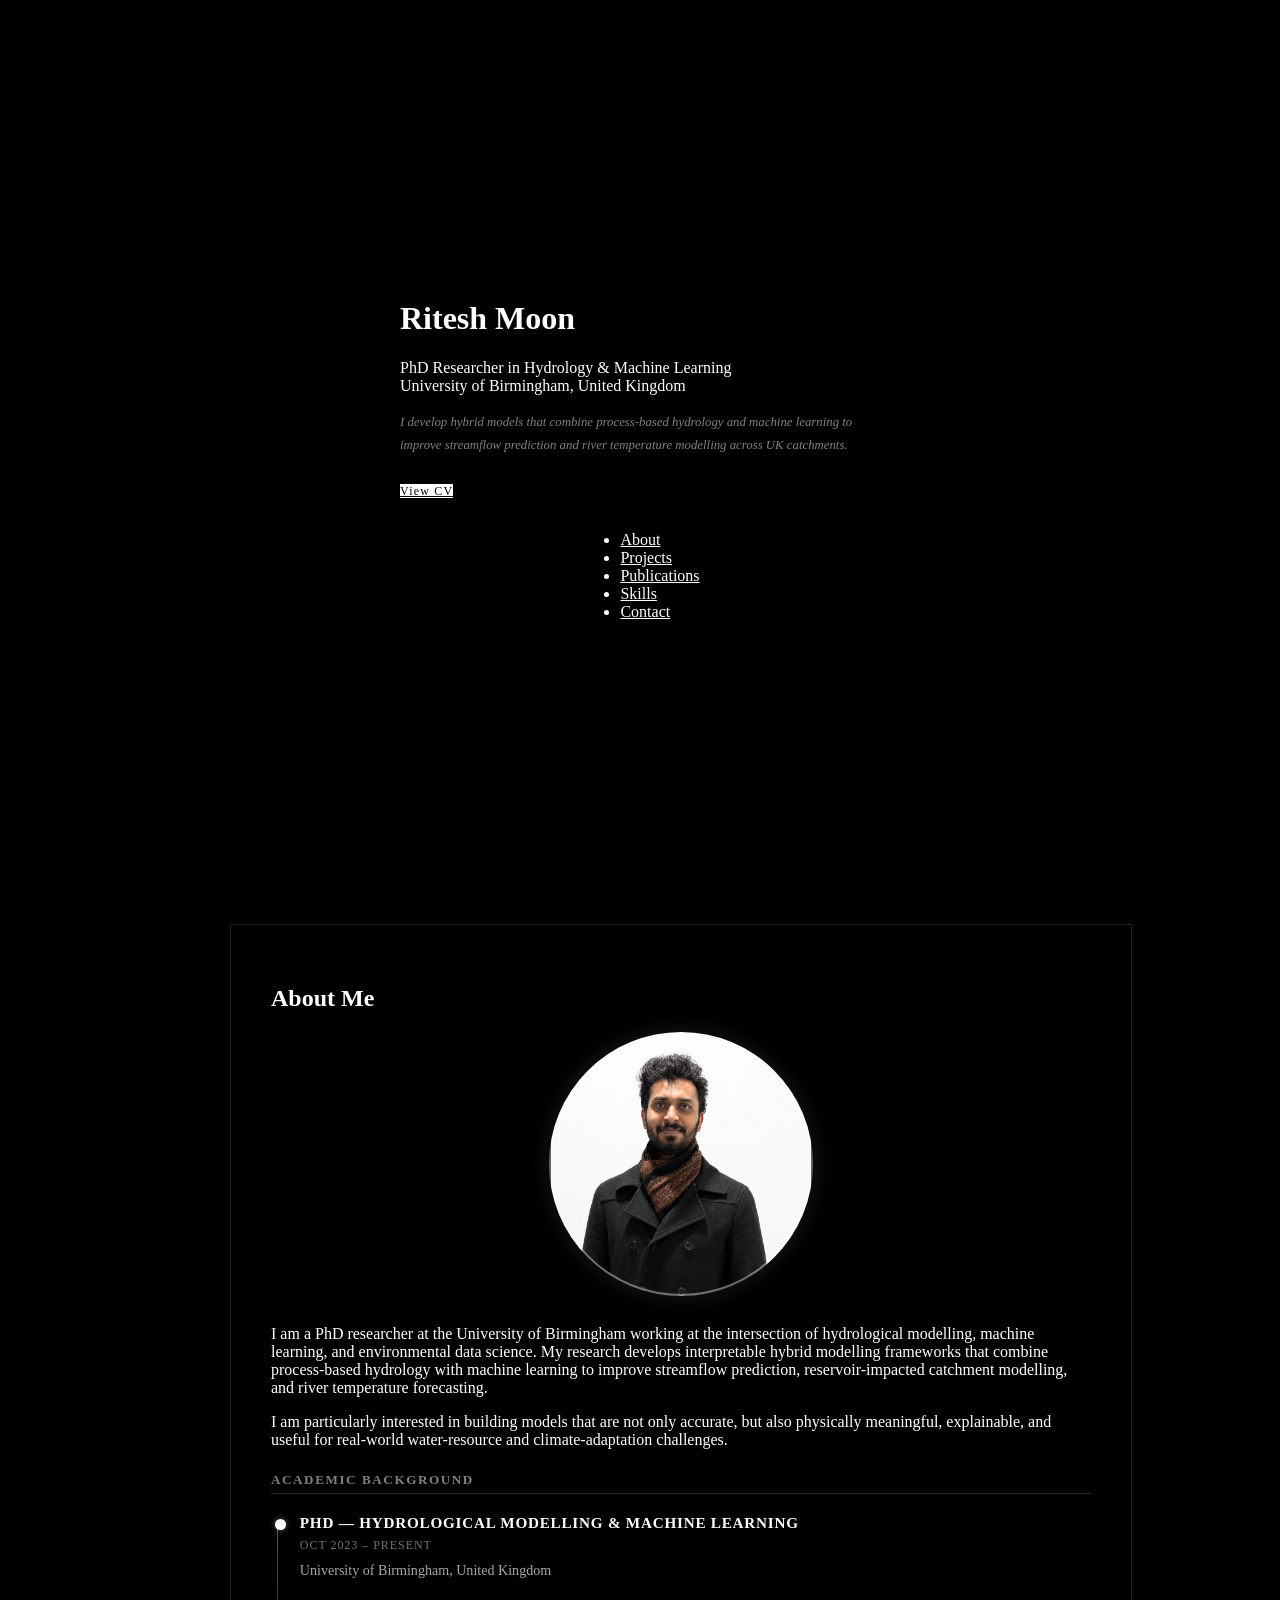
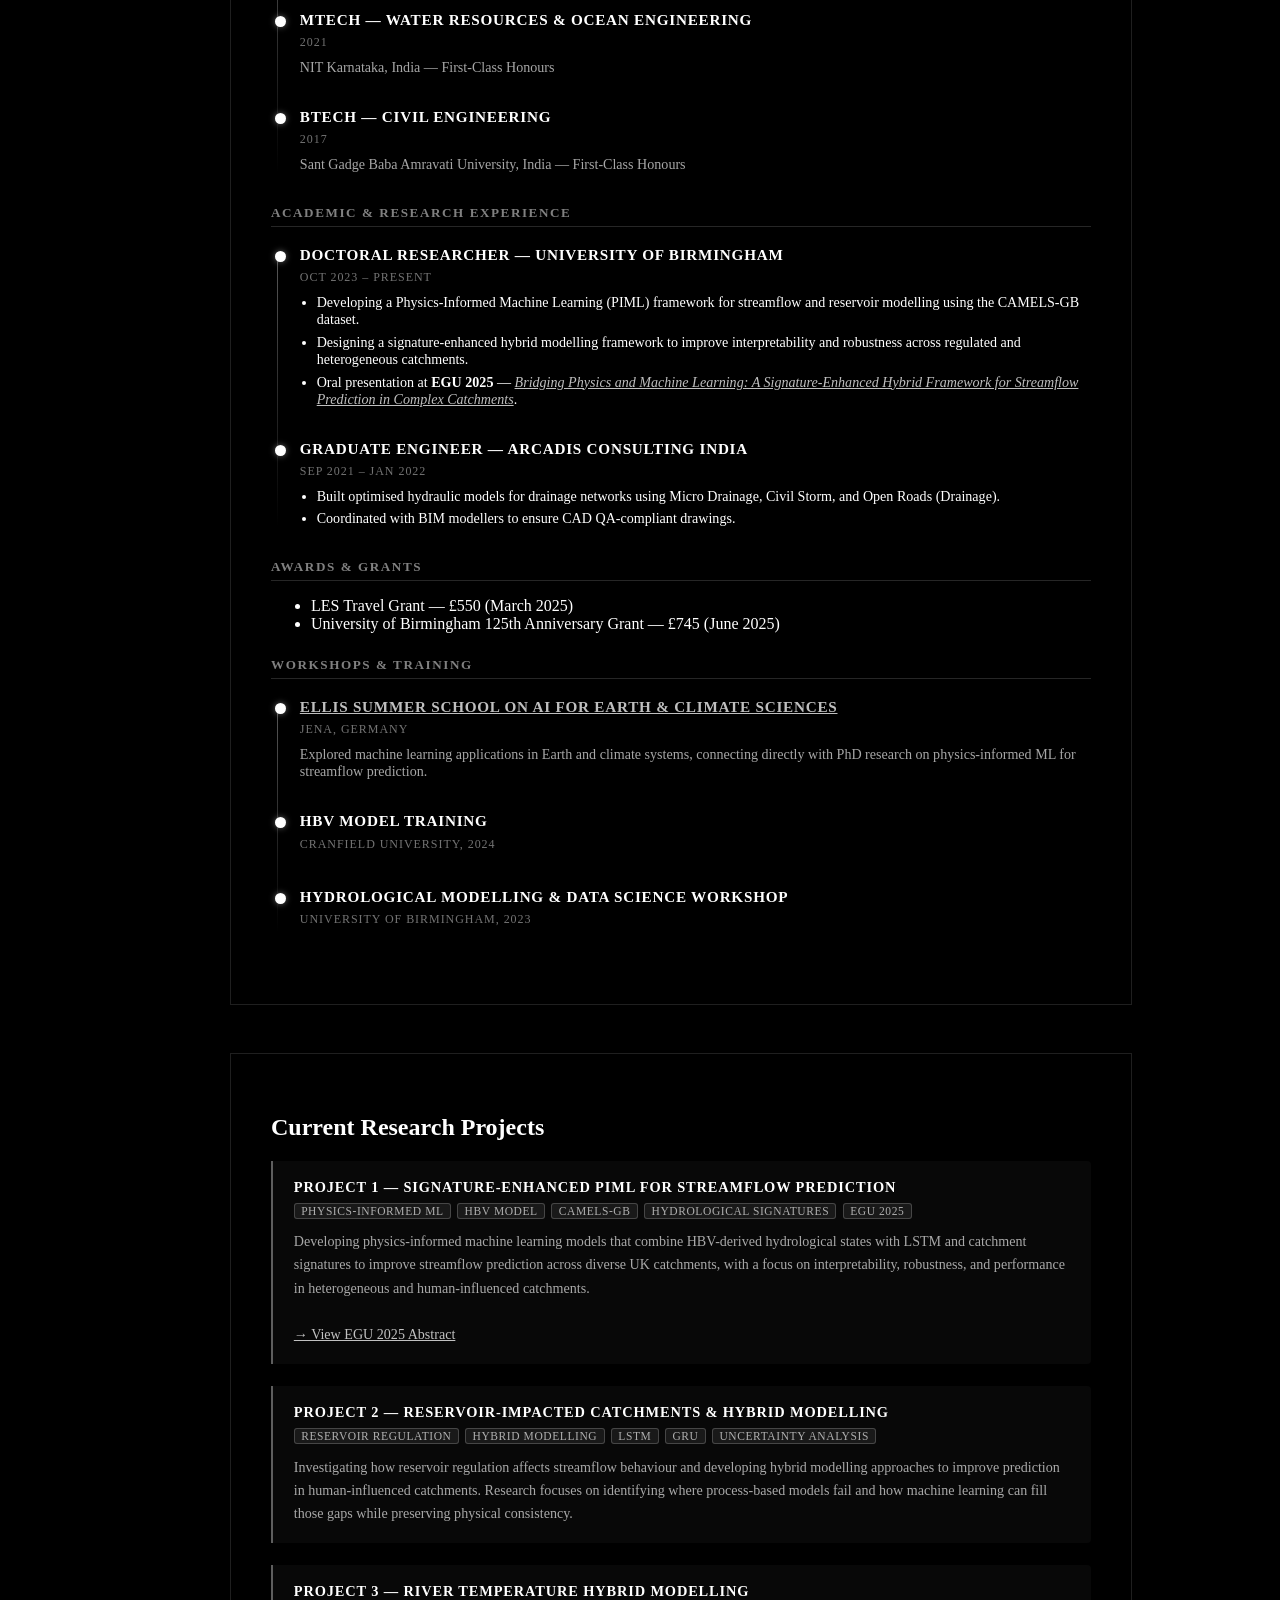
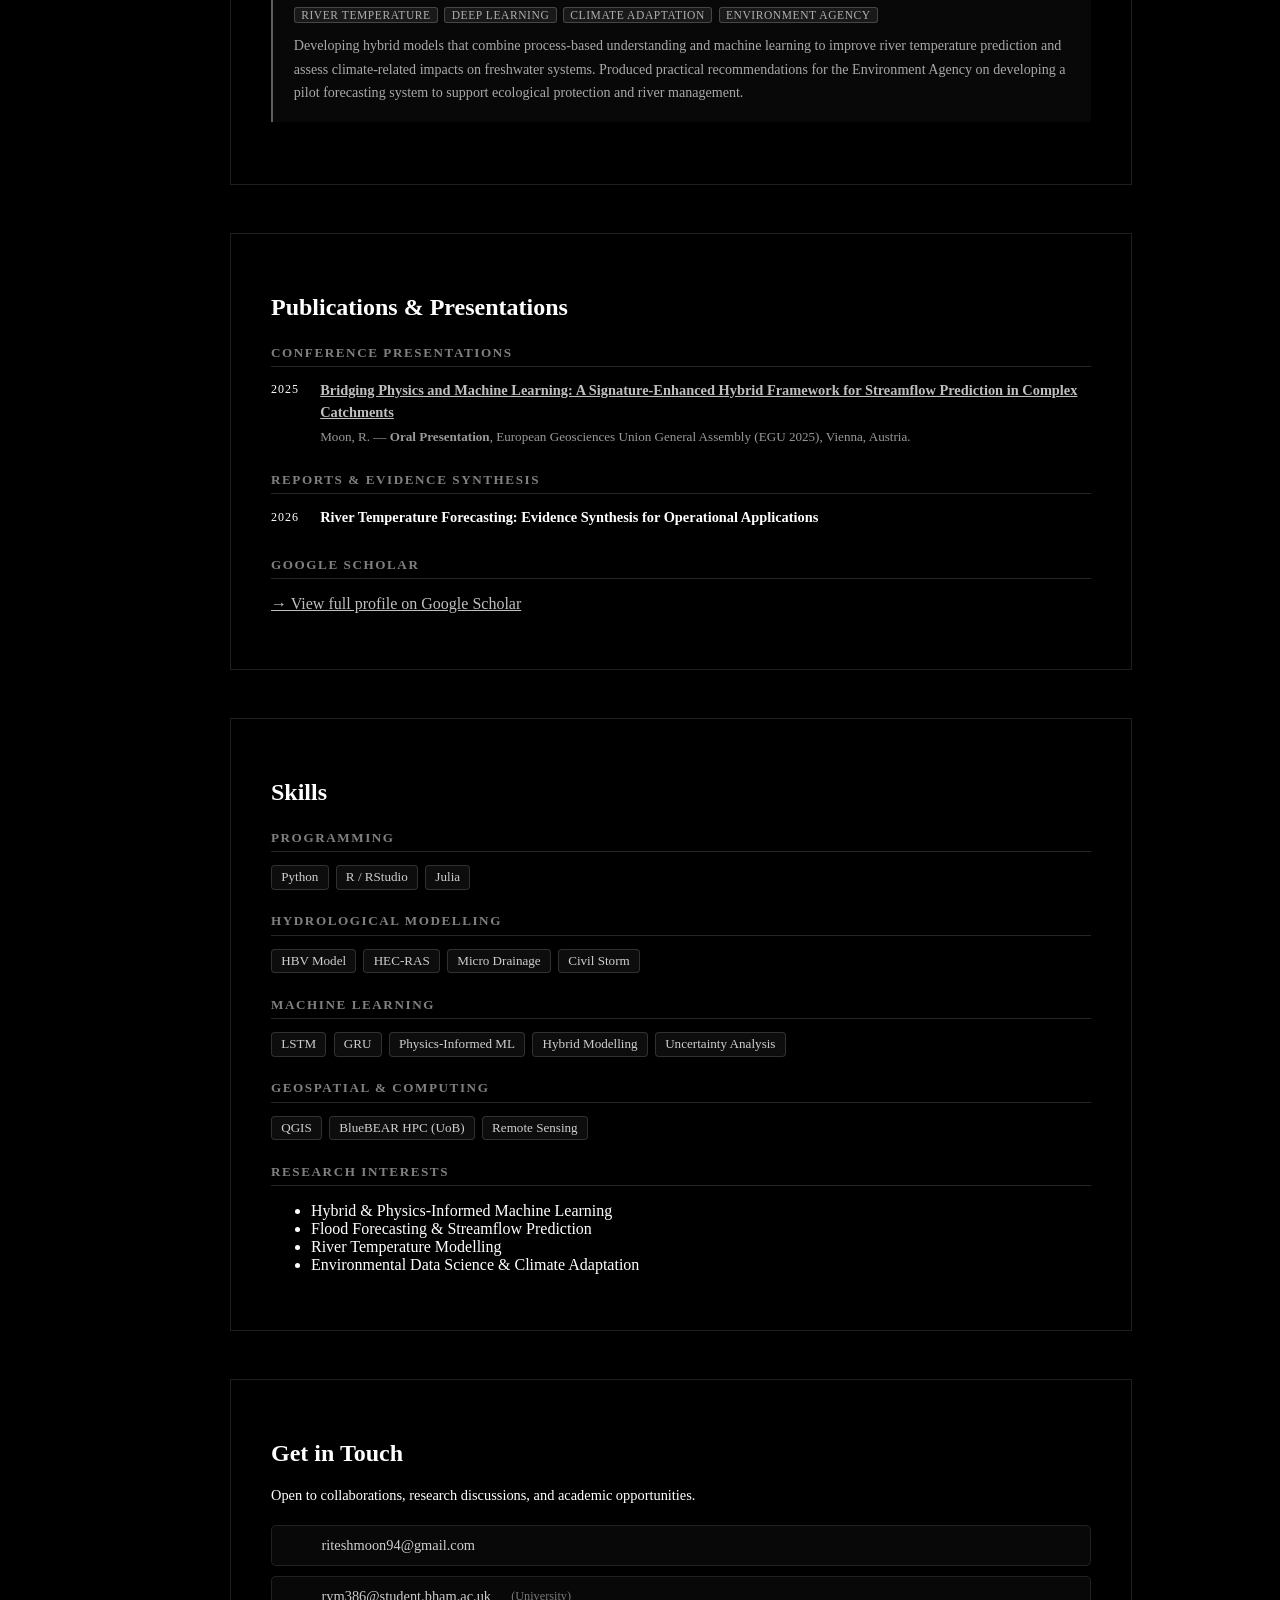
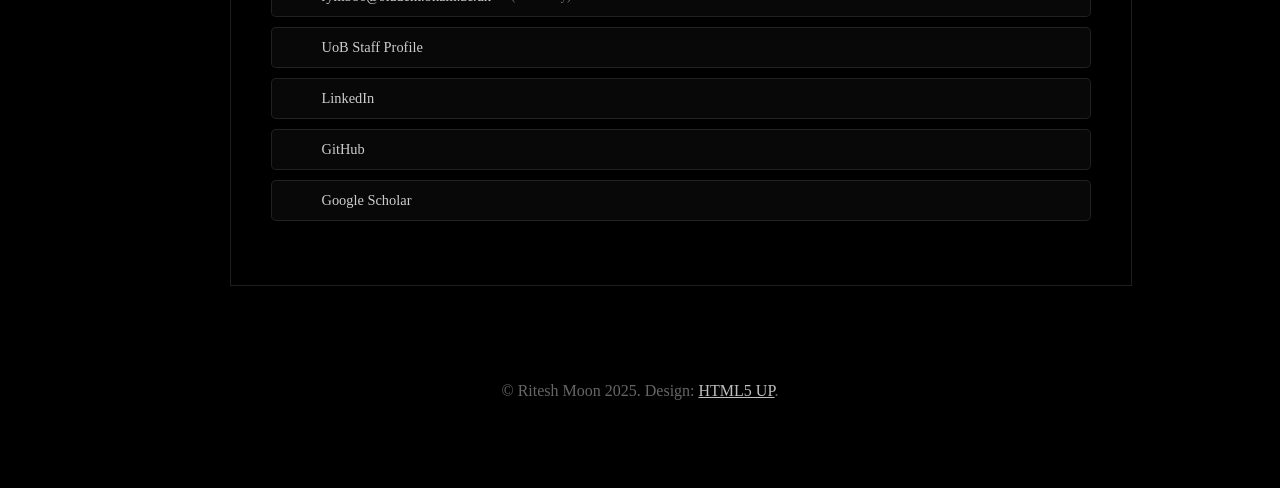
==== commit 44aa5eb4: "Replace CGPA with First-Class Honours" ====
--- a/index.html
+++ b/index.html
@@ -81,12 +81,12 @@
 									<div class="timeline-item">
 										<h4>MTech &mdash; Water Resources &amp; Ocean Engineering</h4>
 										<span class="timeline-date">2021</span>
-										<p>NIT Karnataka, India &mdash; CGPA: 7.22/10</p>
+										<p>NIT Karnataka, India &mdash; First-Class Honours</p>
 									</div>
 									<div class="timeline-item">
 										<h4>BTech &mdash; Civil Engineering</h4>
 										<span class="timeline-date">2017</span>
-										<p>Sant Gadge Baba Amravati University, India &mdash; CGPA: 7.65/10</p>
+										<p>Sant Gadge Baba Amravati University, India &mdash; First-Class Honours</p>
 									</div>
 								</div>
 
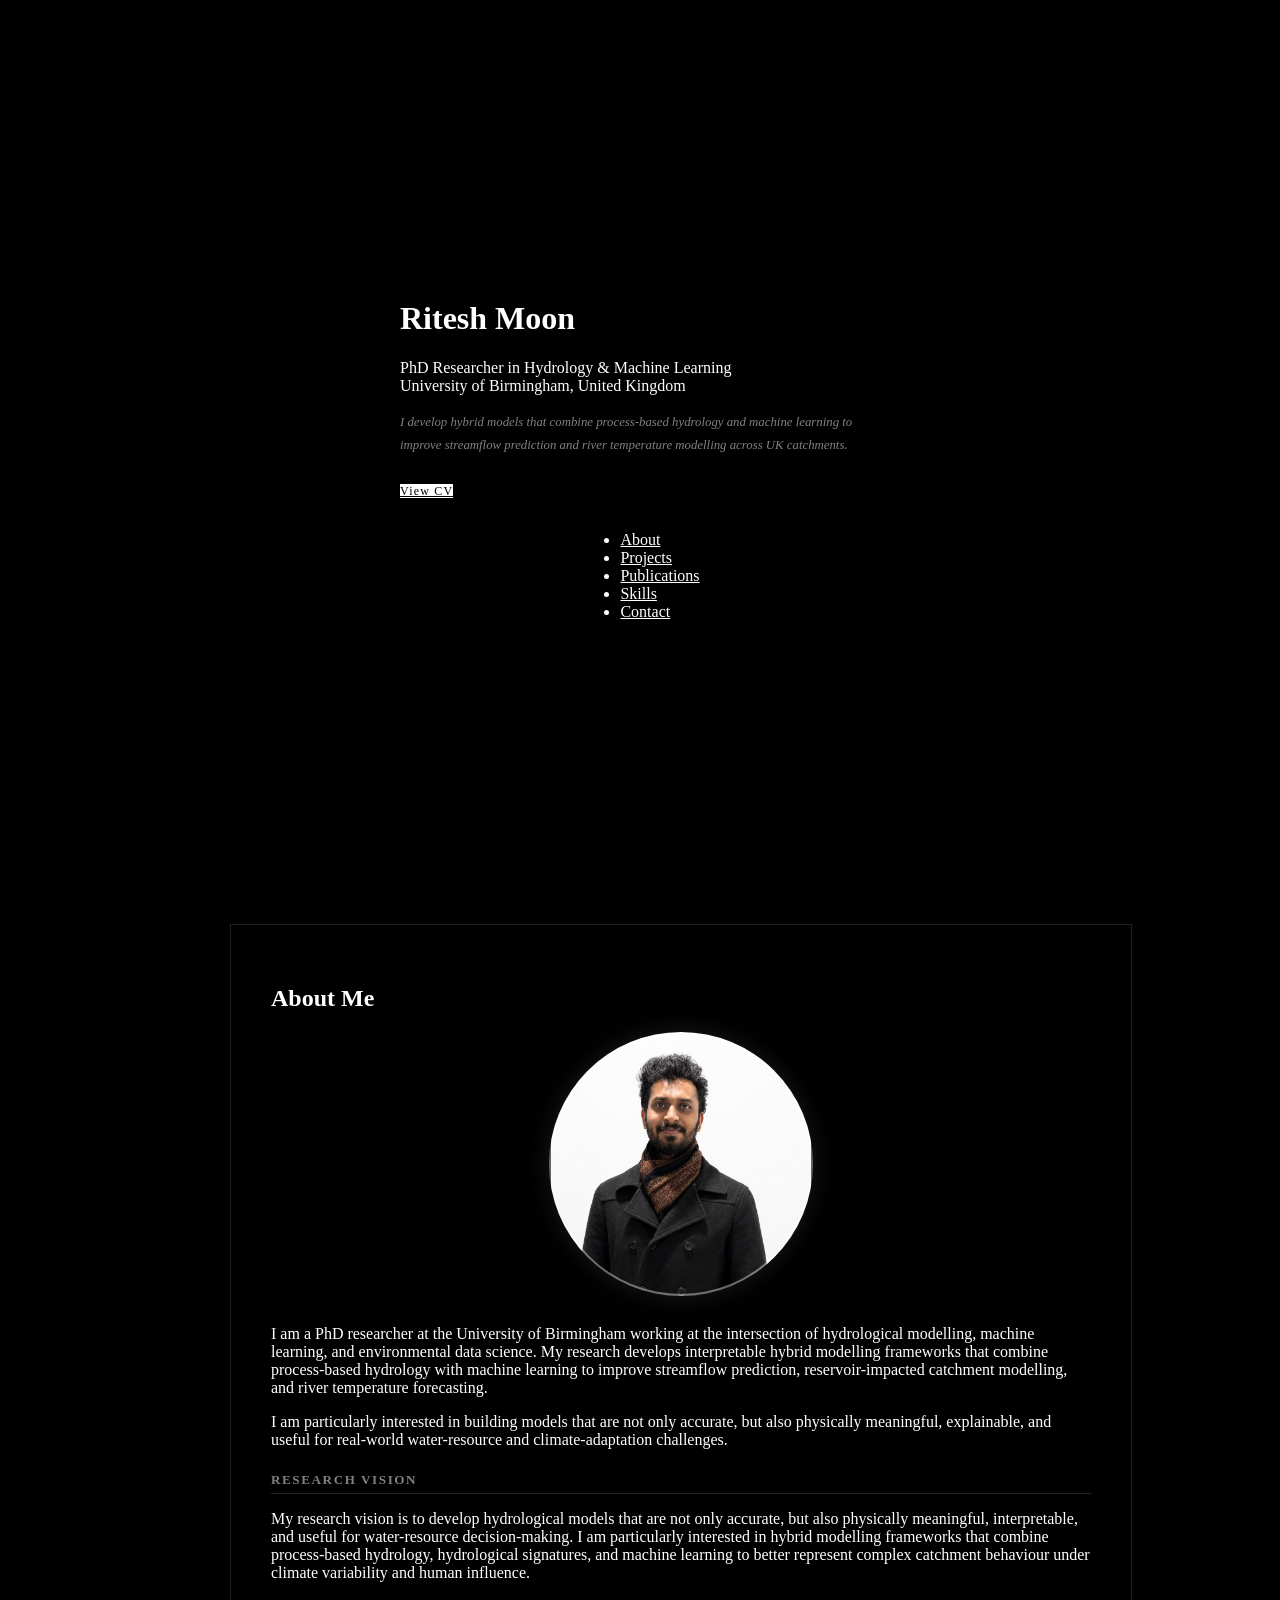
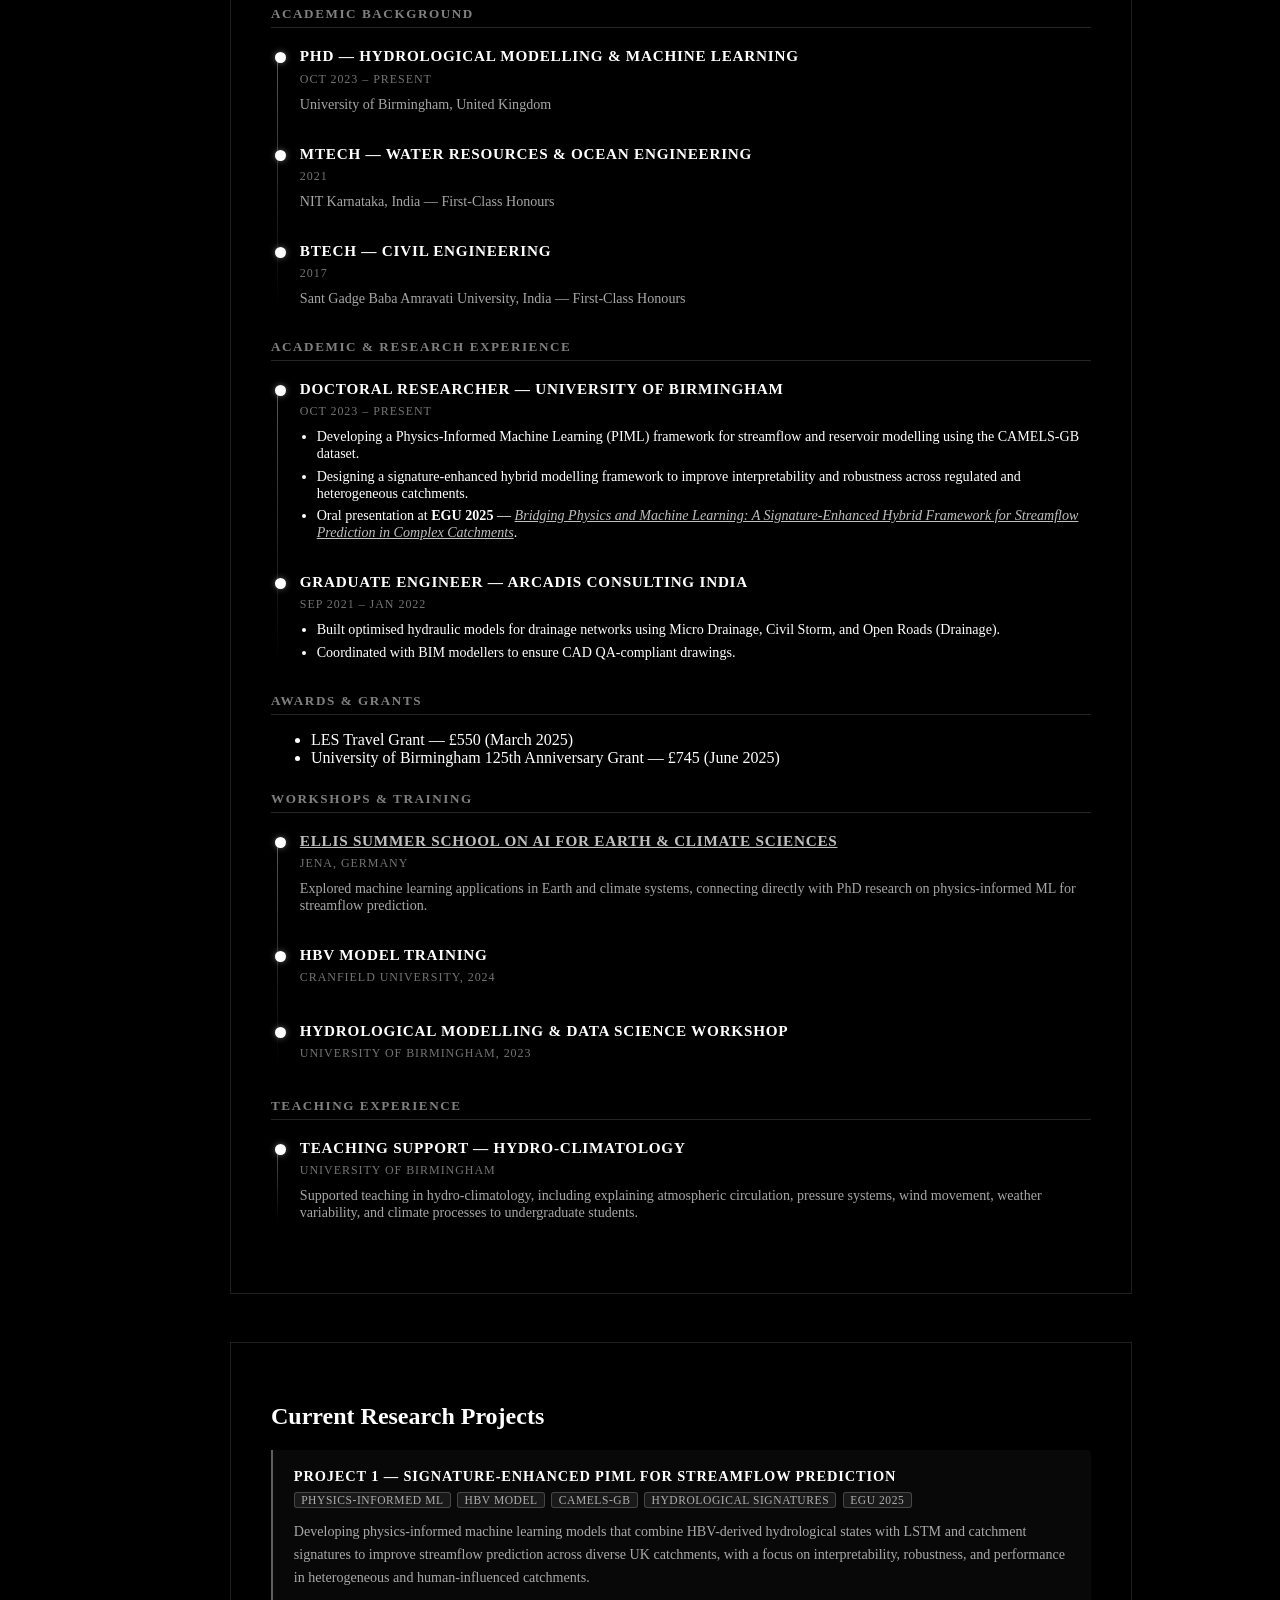
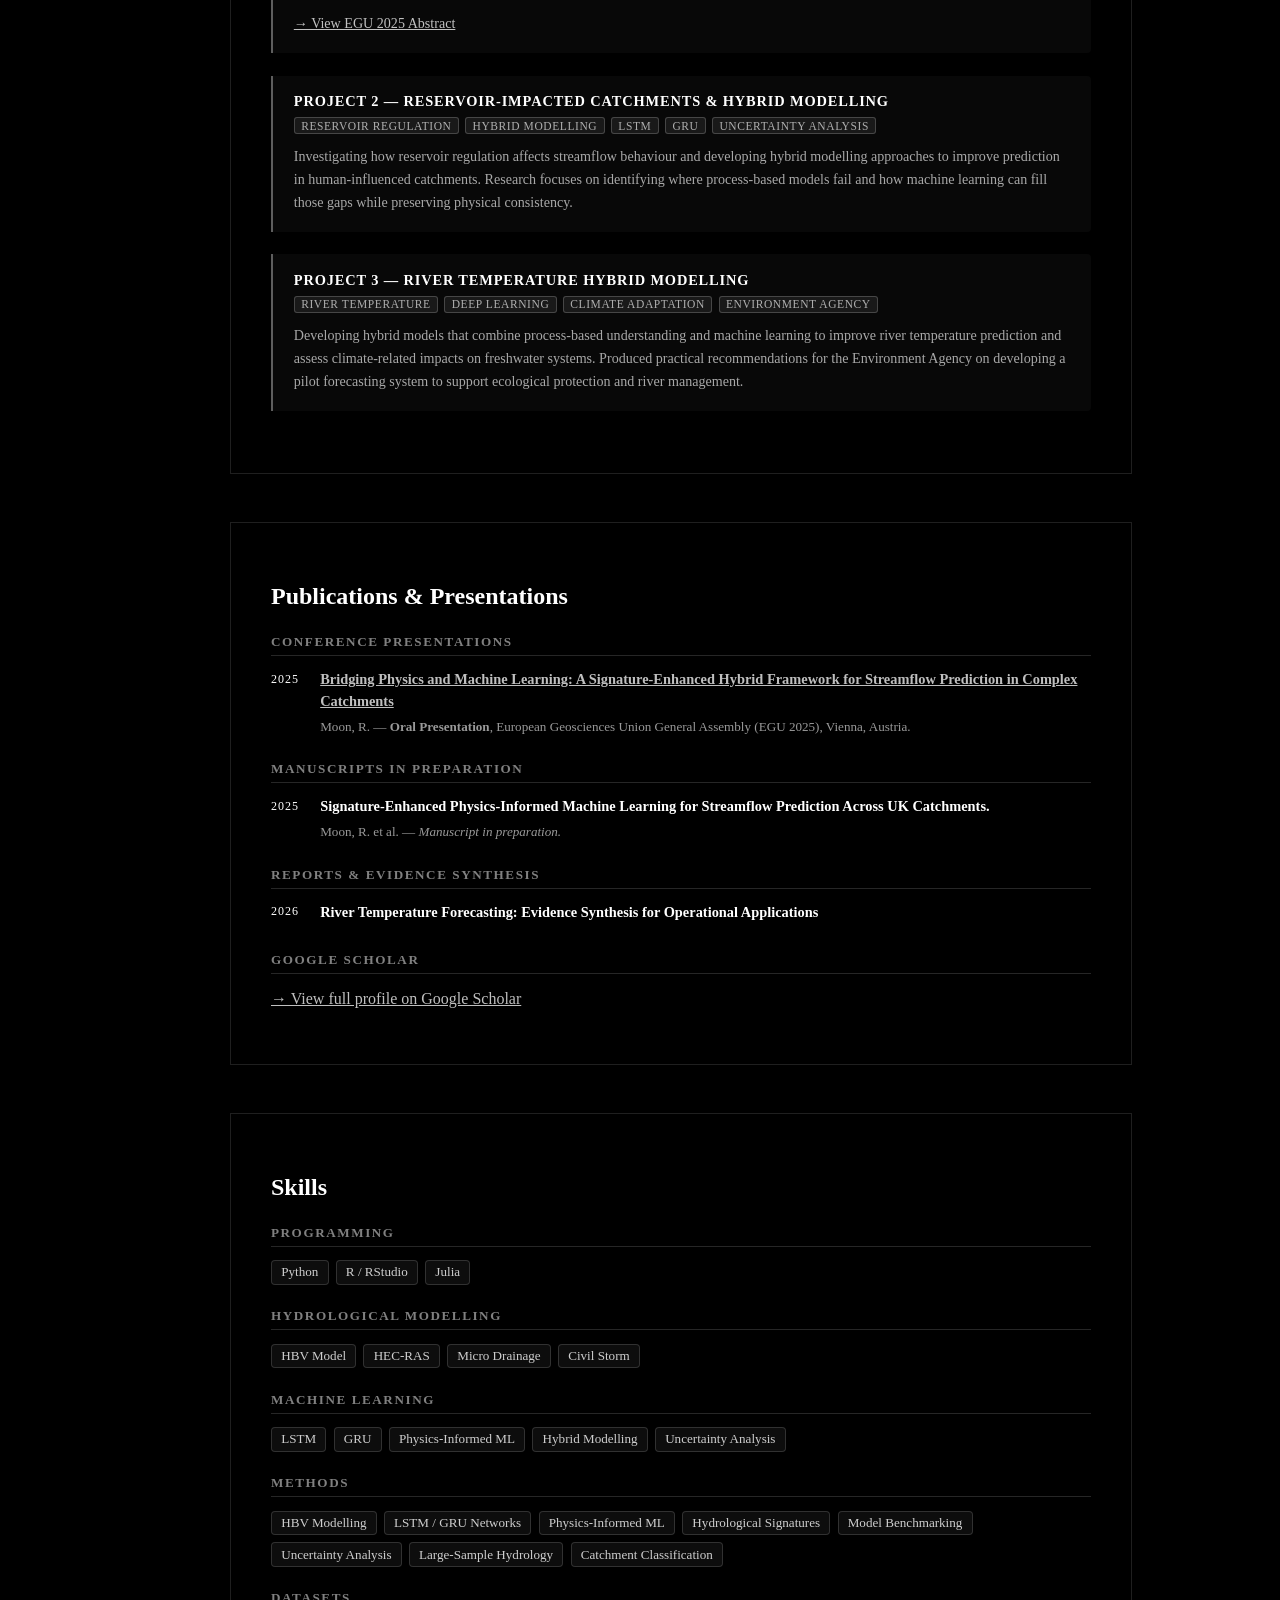
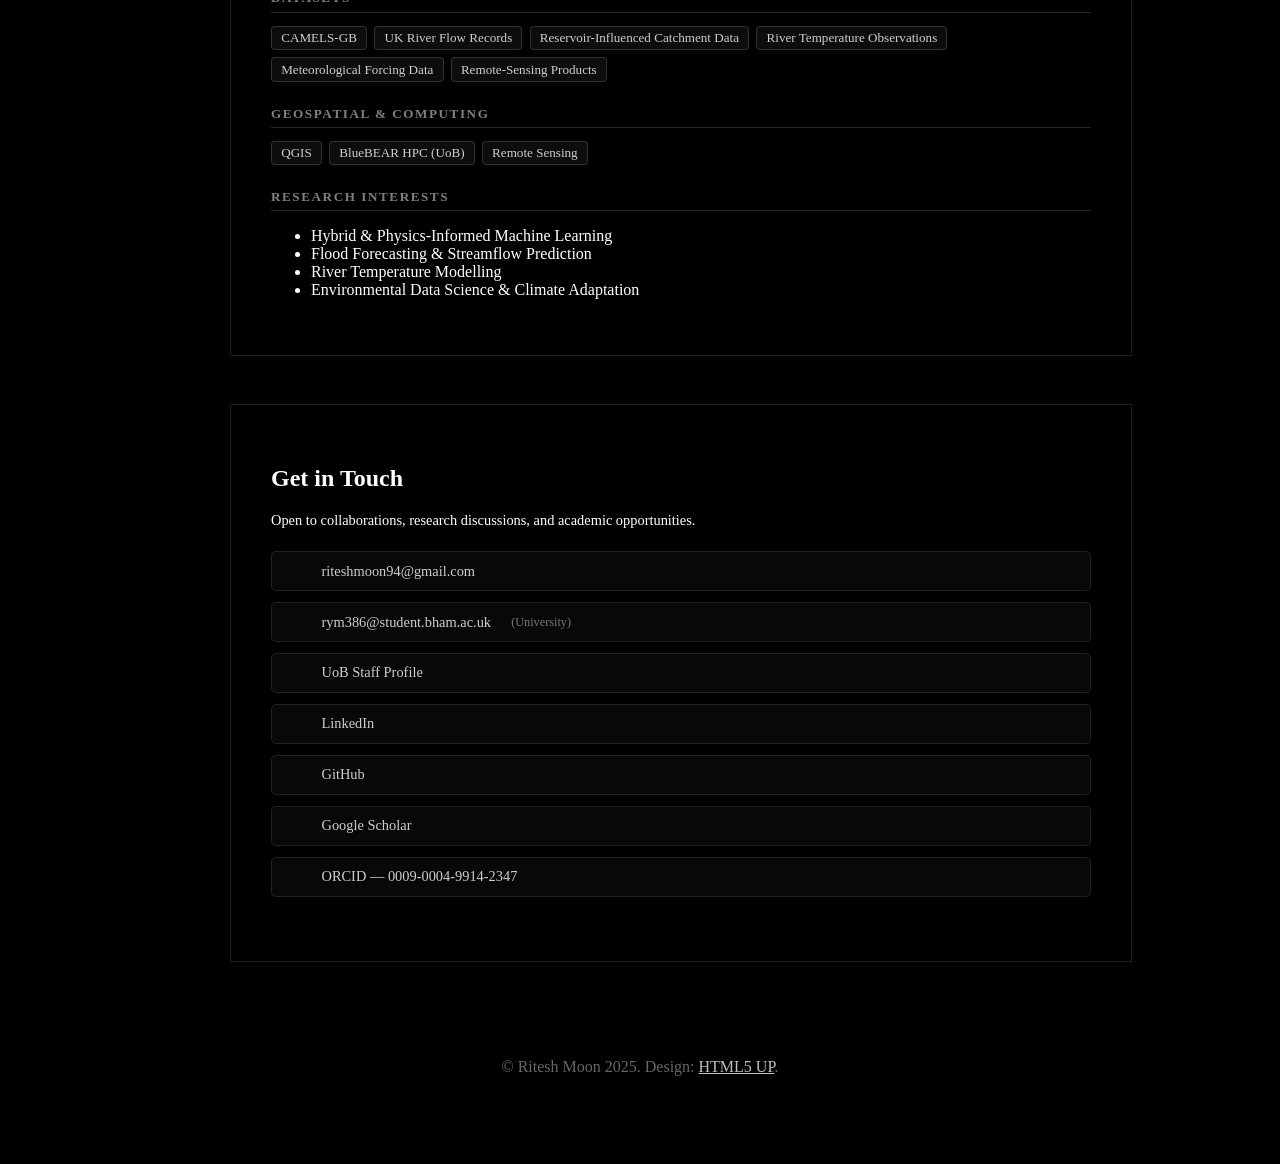
==== commit cc42d1c1: "Add Research Vision, Methods, Datasets, Manuscripts, Teaching, ORCID - Research Vision section in Ab" ====
--- a/index.html
+++ b/index.html
@@ -71,6 +71,15 @@
 									climate-adaptation challenges.
 								</p>
 
+								<h3 class="major">Research Vision</h3>
+								<p>
+									My research vision is to develop hydrological models that are not only accurate, but also
+									physically meaningful, interpretable, and useful for water-resource decision-making. I am
+									particularly interested in hybrid modelling frameworks that combine process-based hydrology,
+									hydrological signatures, and machine learning to better represent complex catchment behaviour
+									under climate variability and human influence.
+								</p>
+
 								<h3 class="major">Academic Background</h3>
 								<div class="timeline">
 									<div class="timeline-item">
@@ -138,6 +147,16 @@
 									<div class="timeline-item">
 										<h4>Hydrological Modelling &amp; Data Science Workshop</h4>
 										<span class="timeline-date">University of Birmingham, 2023</span>
+									</div>
+								</div>
+								<h3 class="major">Teaching Experience</h3>
+								<div class="timeline">
+									<div class="timeline-item">
+										<h4>Teaching Support &mdash; Hydro-Climatology</h4>
+										<span class="timeline-date">University of Birmingham</span>
+										<p>Supported teaching in hydro-climatology, including explaining atmospheric circulation,
+										pressure systems, wind movement, weather variability, and climate processes to
+										undergraduate students.</p>
 									</div>
 								</div>
 							</article>
@@ -220,6 +239,17 @@
 									</div>
 								</div>
 
+								<h3 class="major">Manuscripts in Preparation</h3>
+								<div class="pub-list">
+									<div class="pub-item">
+										<span class="pub-year">2025</span>
+										<div class="pub-content">
+											<p class="pub-title">Signature-Enhanced Physics-Informed Machine Learning for Streamflow Prediction Across UK Catchments.</p>
+											<p class="pub-meta">Moon, R. et al. &mdash; <em>Manuscript in preparation.</em></p>
+										</div>
+									</div>
+								</div>
+
 								<h3 class="major">Reports &amp; Evidence Synthesis</h3>
 								<div class="pub-list">
 									<div class="pub-item">
@@ -276,6 +306,32 @@
 									</div>
 								</div>
 
+								<h3 class="major">Methods</h3>
+								<div class="skill-group">
+									<div class="skill-tags">
+										<span class="skill-tag">HBV Modelling</span>
+										<span class="skill-tag">LSTM / GRU Networks</span>
+										<span class="skill-tag">Physics-Informed ML</span>
+										<span class="skill-tag">Hydrological Signatures</span>
+										<span class="skill-tag">Model Benchmarking</span>
+										<span class="skill-tag">Uncertainty Analysis</span>
+										<span class="skill-tag">Large-Sample Hydrology</span>
+										<span class="skill-tag">Catchment Classification</span>
+									</div>
+								</div>
+
+								<h3 class="major">Datasets</h3>
+								<div class="skill-group">
+									<div class="skill-tags">
+										<span class="skill-tag">CAMELS-GB</span>
+										<span class="skill-tag">UK River Flow Records</span>
+										<span class="skill-tag">Reservoir-Influenced Catchment Data</span>
+										<span class="skill-tag">River Temperature Observations</span>
+										<span class="skill-tag">Meteorological Forcing Data</span>
+										<span class="skill-tag">Remote-Sensing Products</span>
+									</div>
+								</div>
+
 								<h3 class="major">Geospatial &amp; Computing</h3>
 								<div class="skill-group">
 									<div class="skill-tags">
@@ -338,6 +394,12 @@
 											Google Scholar
 										</a>
 									</li>
+									<li>
+										<a href="https://orcid.org/0009-0004-9914-2347" target="_blank">
+											<span class="icon brands fa-orcid"></span>
+											ORCID &mdash; 0009-0004-9914-2347
+										</a>
+									</li>
 								</ul>
 							</article>
 
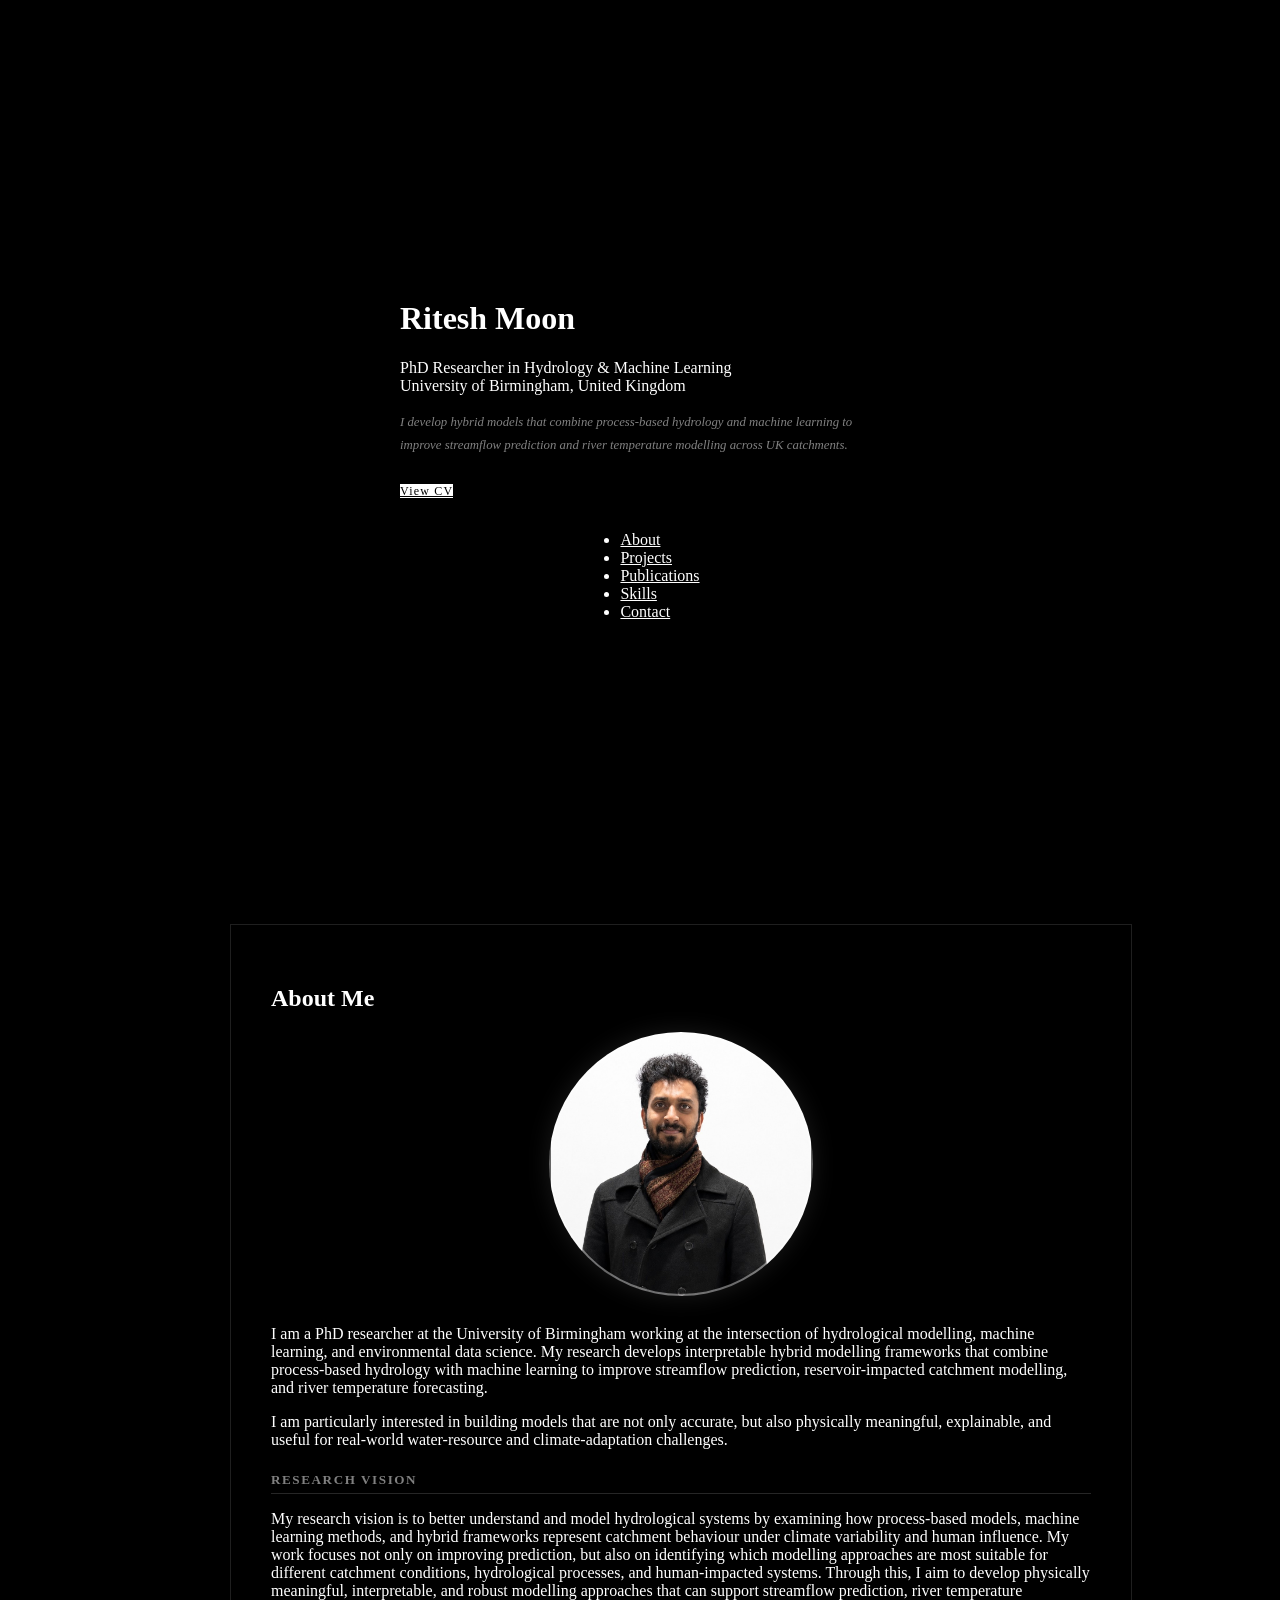
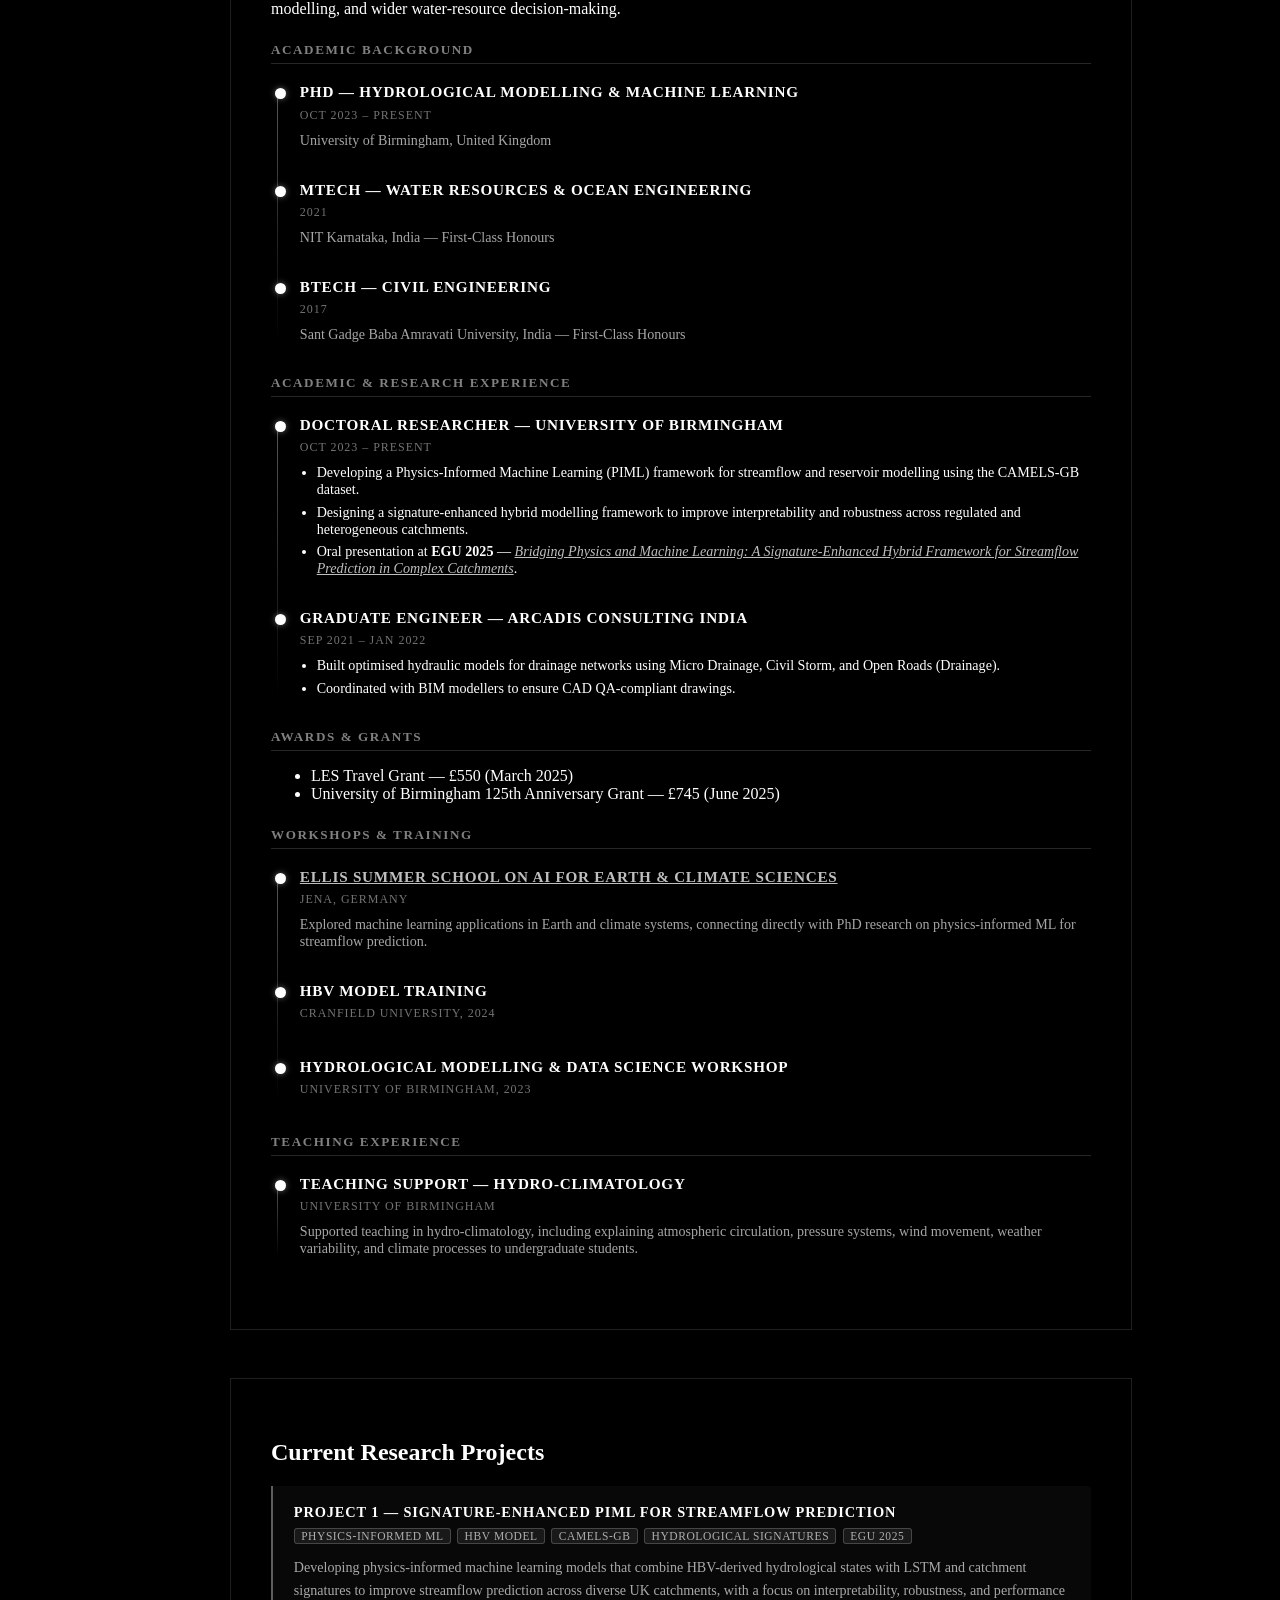
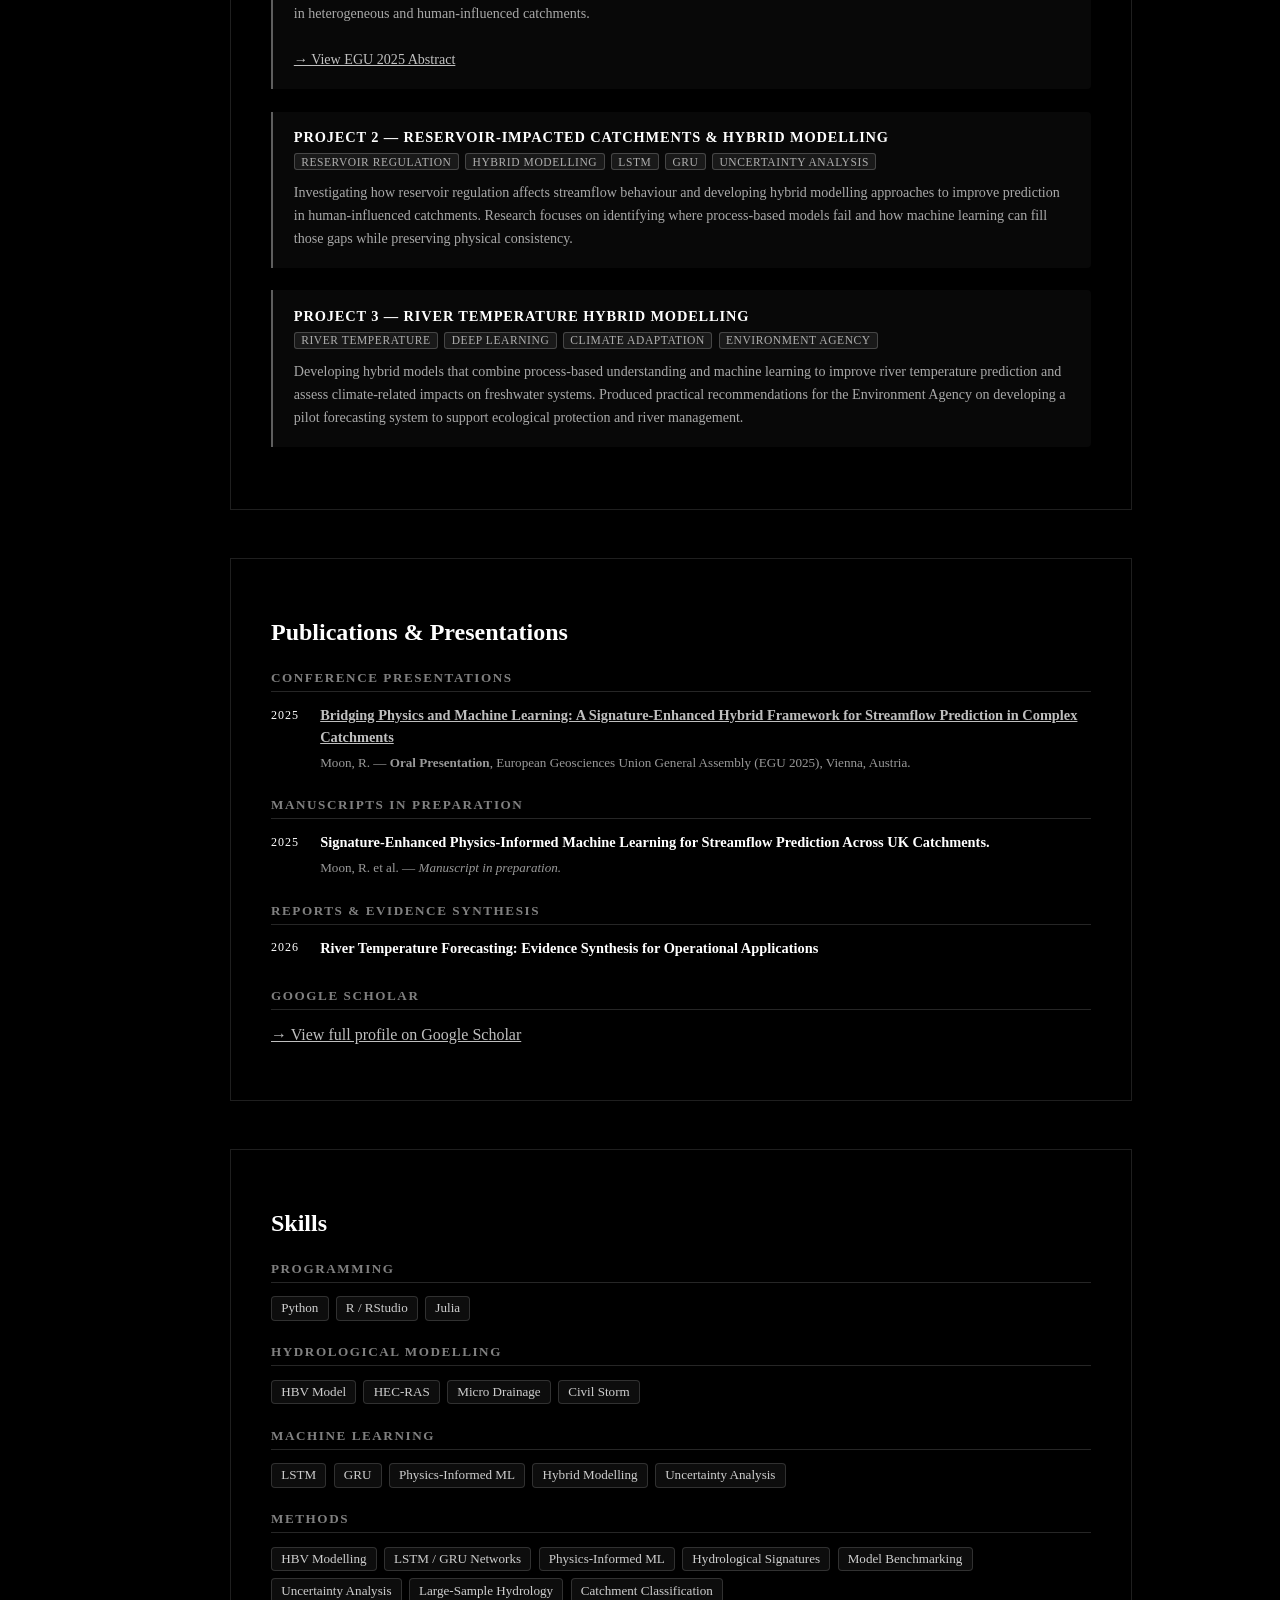
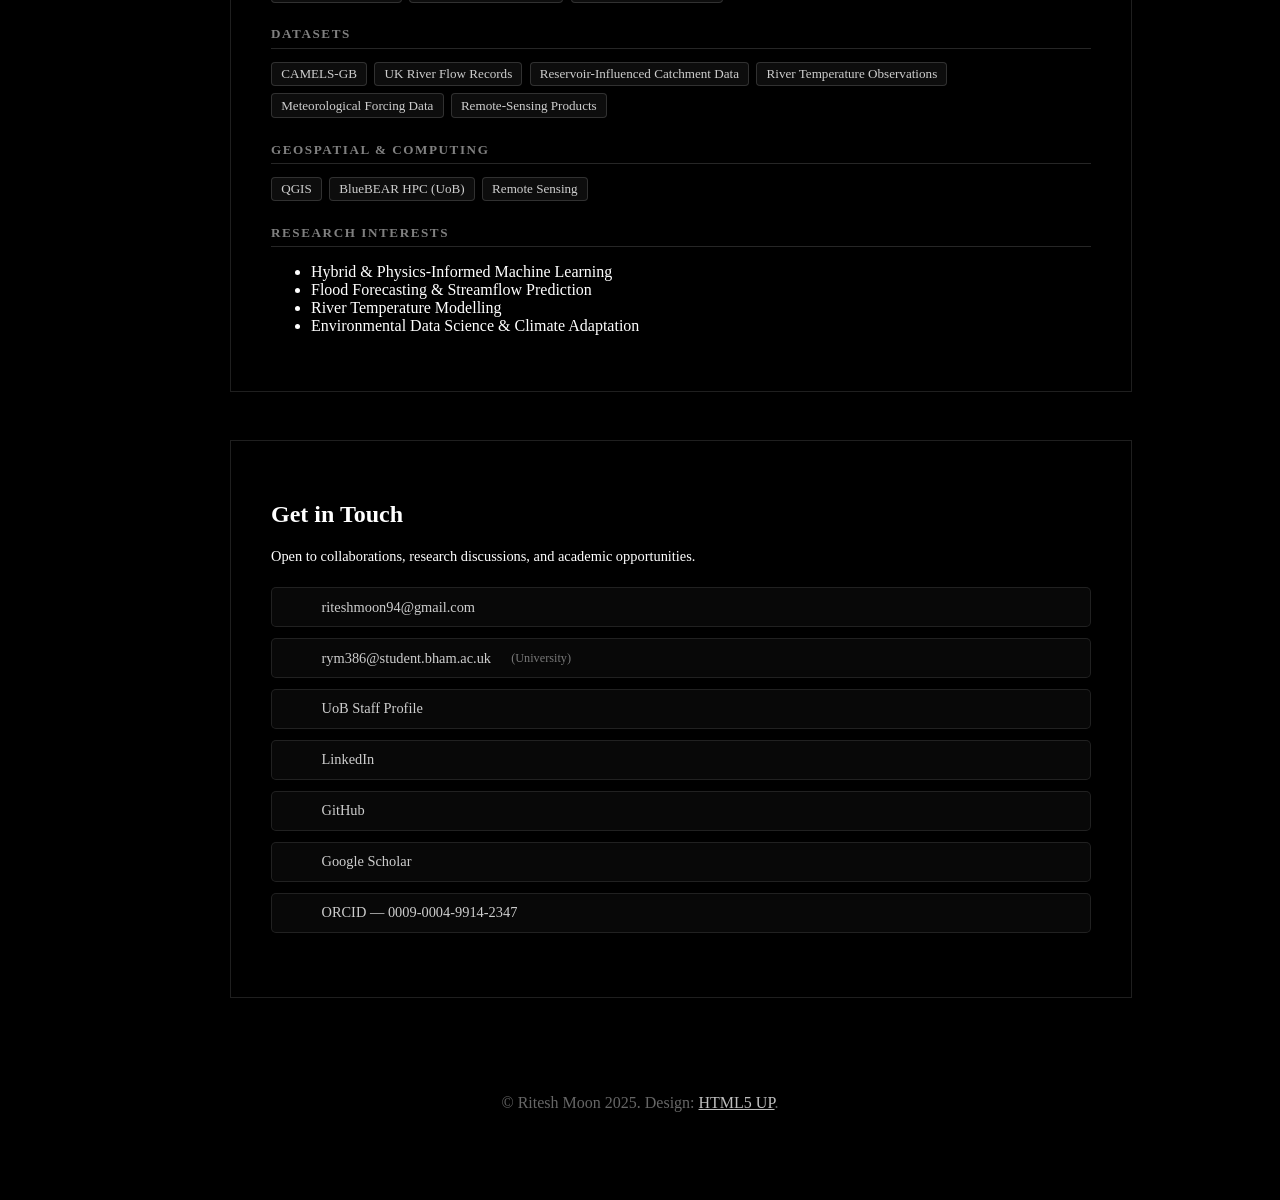
==== commit ab2419d5: "Update index.html with manual edits" ====
--- a/index.html
+++ b/index.html
@@ -73,11 +73,7 @@
 
 								<h3 class="major">Research Vision</h3>
 								<p>
-									My research vision is to develop hydrological models that are not only accurate, but also
-									physically meaningful, interpretable, and useful for water-resource decision-making. I am
-									particularly interested in hybrid modelling frameworks that combine process-based hydrology,
-									hydrological signatures, and machine learning to better represent complex catchment behaviour
-									under climate variability and human influence.
+									My research vision is to better understand and model hydrological systems by examining how process-based models, machine learning methods, and hybrid frameworks represent catchment behaviour under climate variability and human influence. My work focuses not only on improving prediction, but also on identifying which modelling approaches are most suitable for different catchment conditions, hydrological processes, and human-impacted systems. Through this, I aim to develop physically meaningful, interpretable, and robust modelling approaches that can support streamflow prediction, river temperature modelling, and wider water-resource decision-making.
 								</p>
 
 								<h3 class="major">Academic Background</h3>
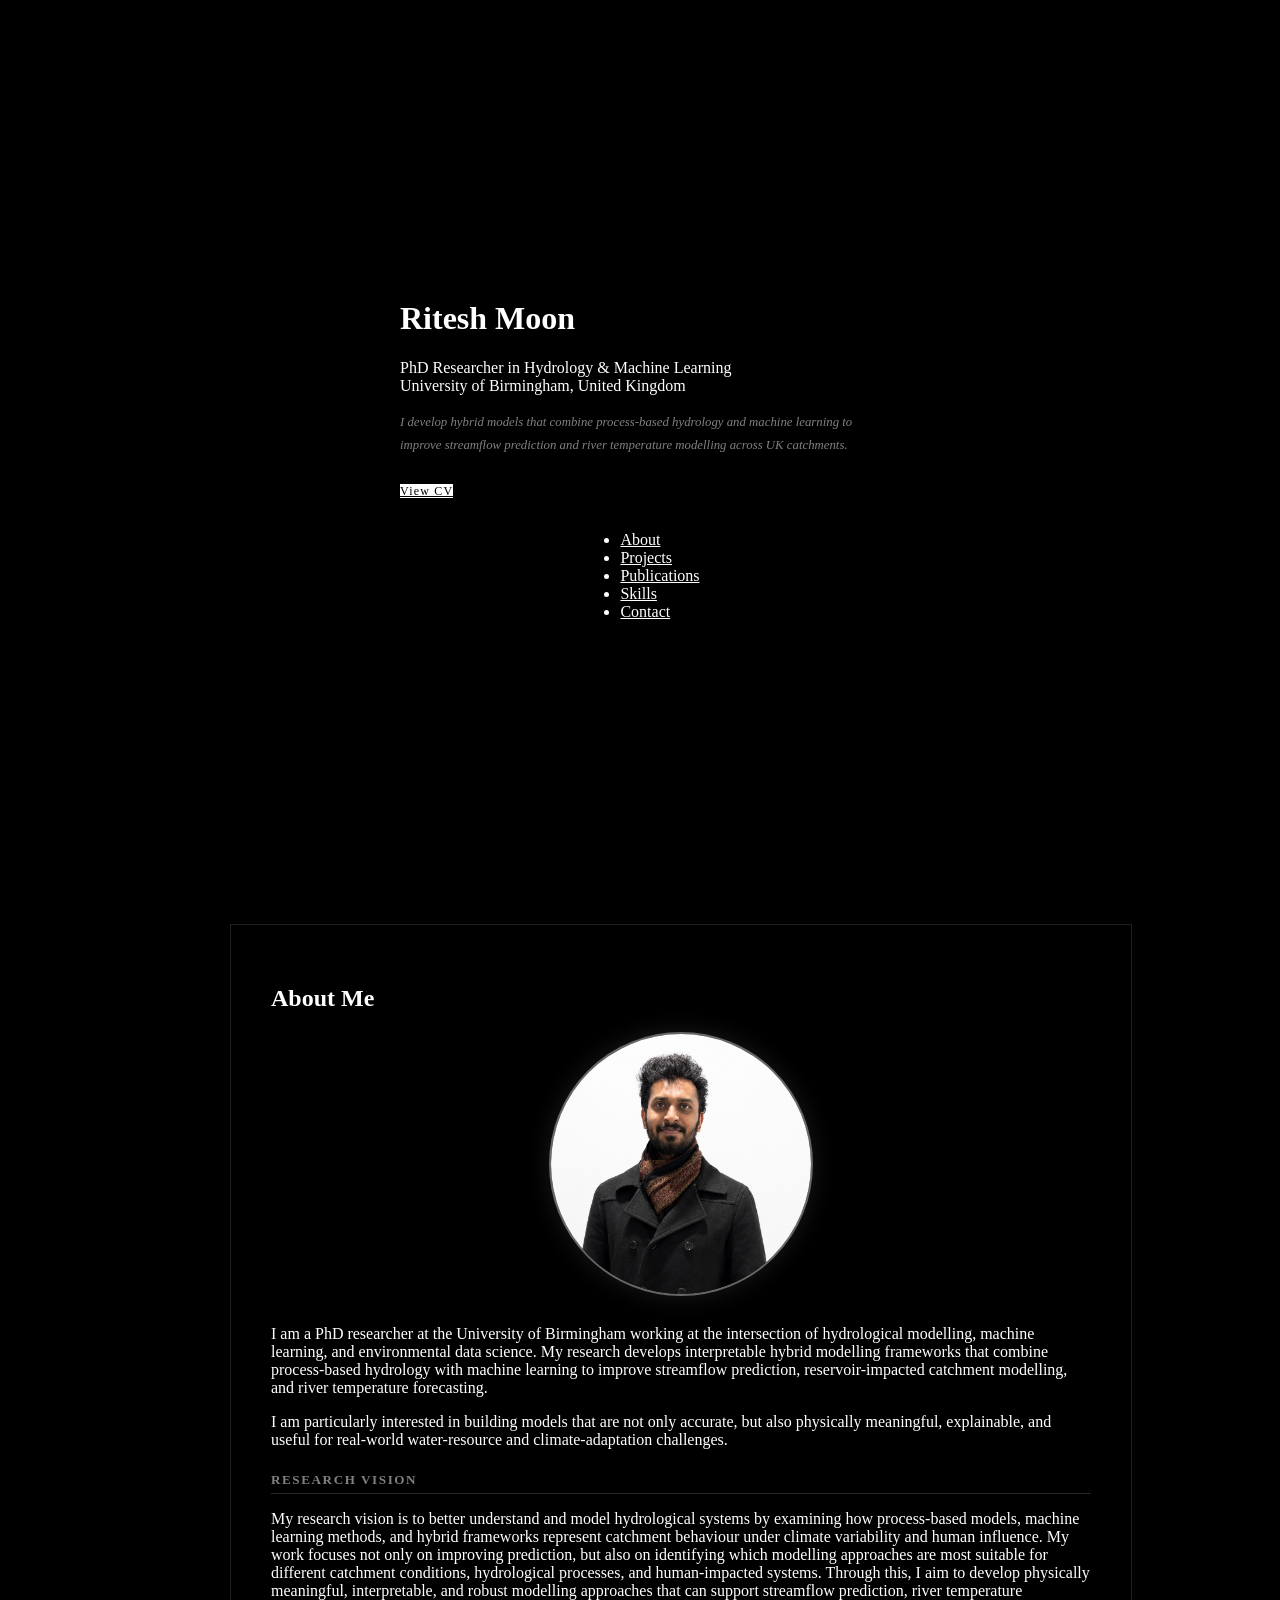
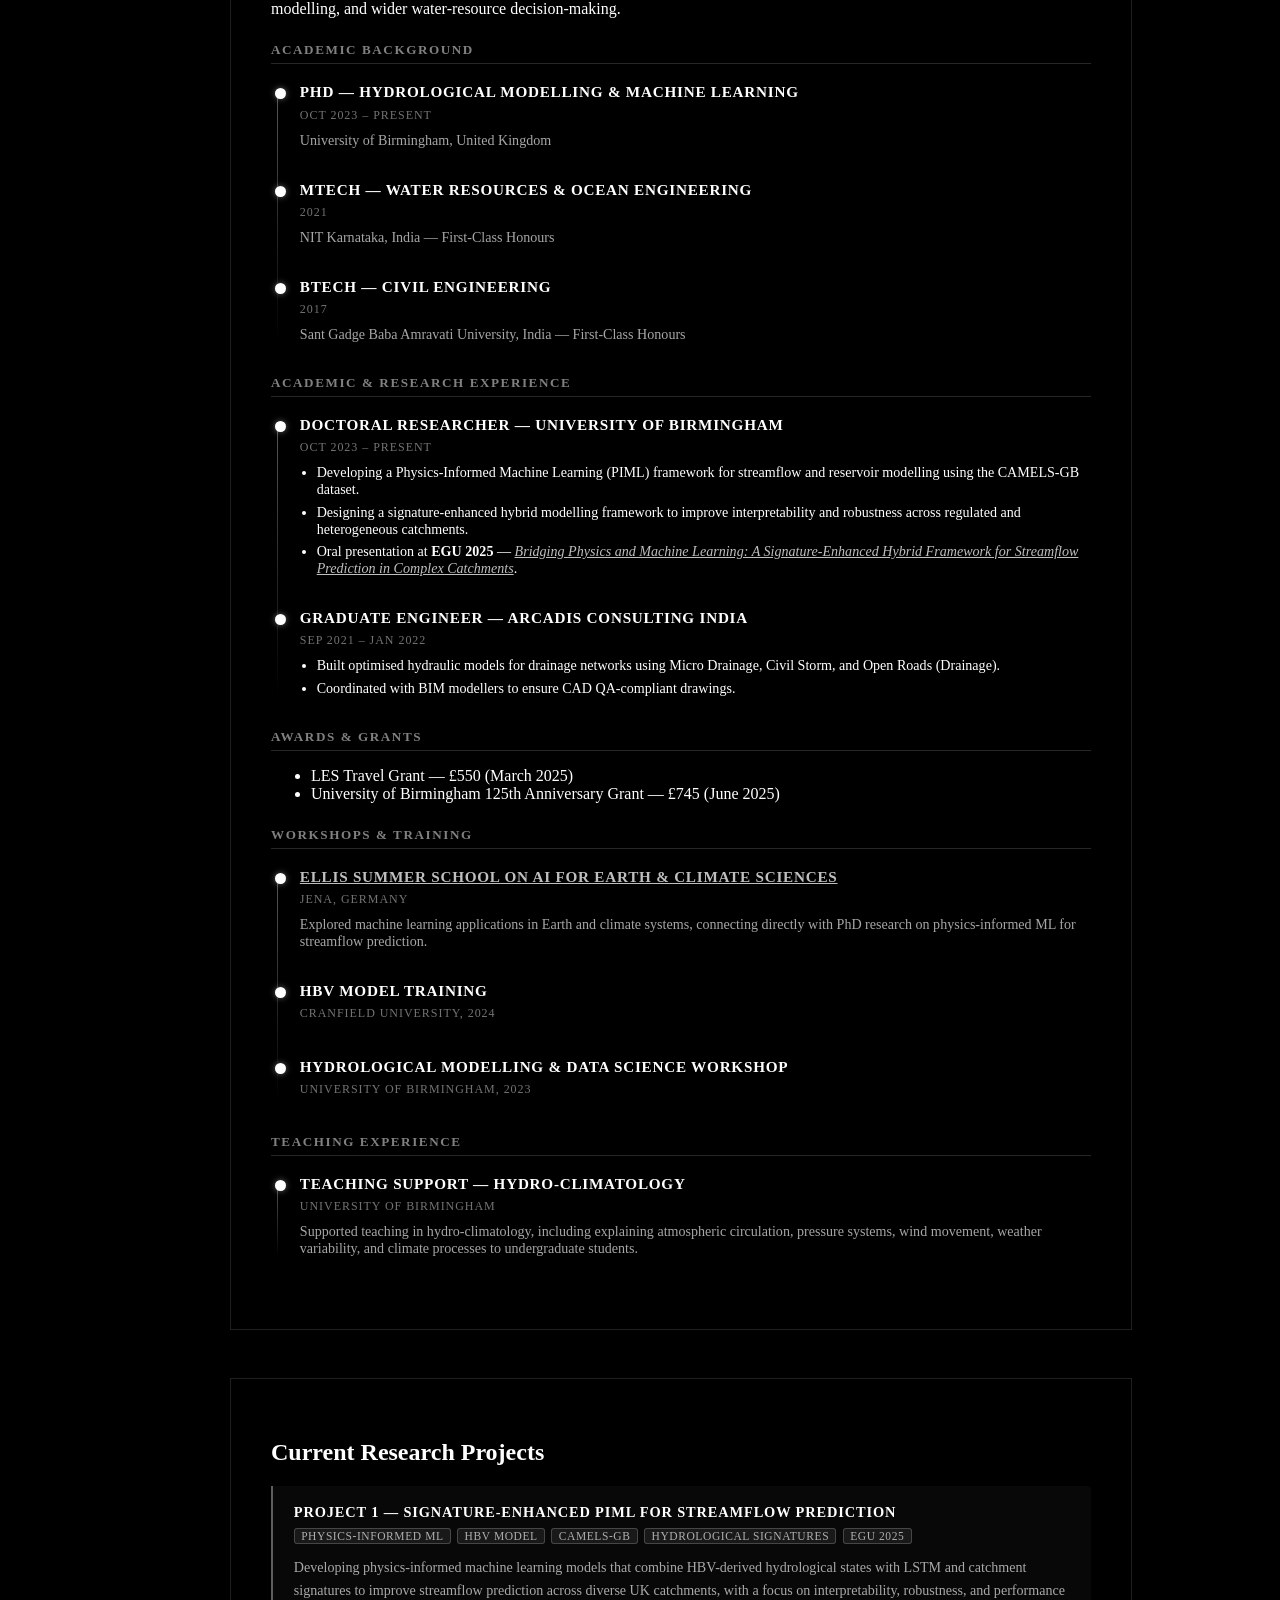
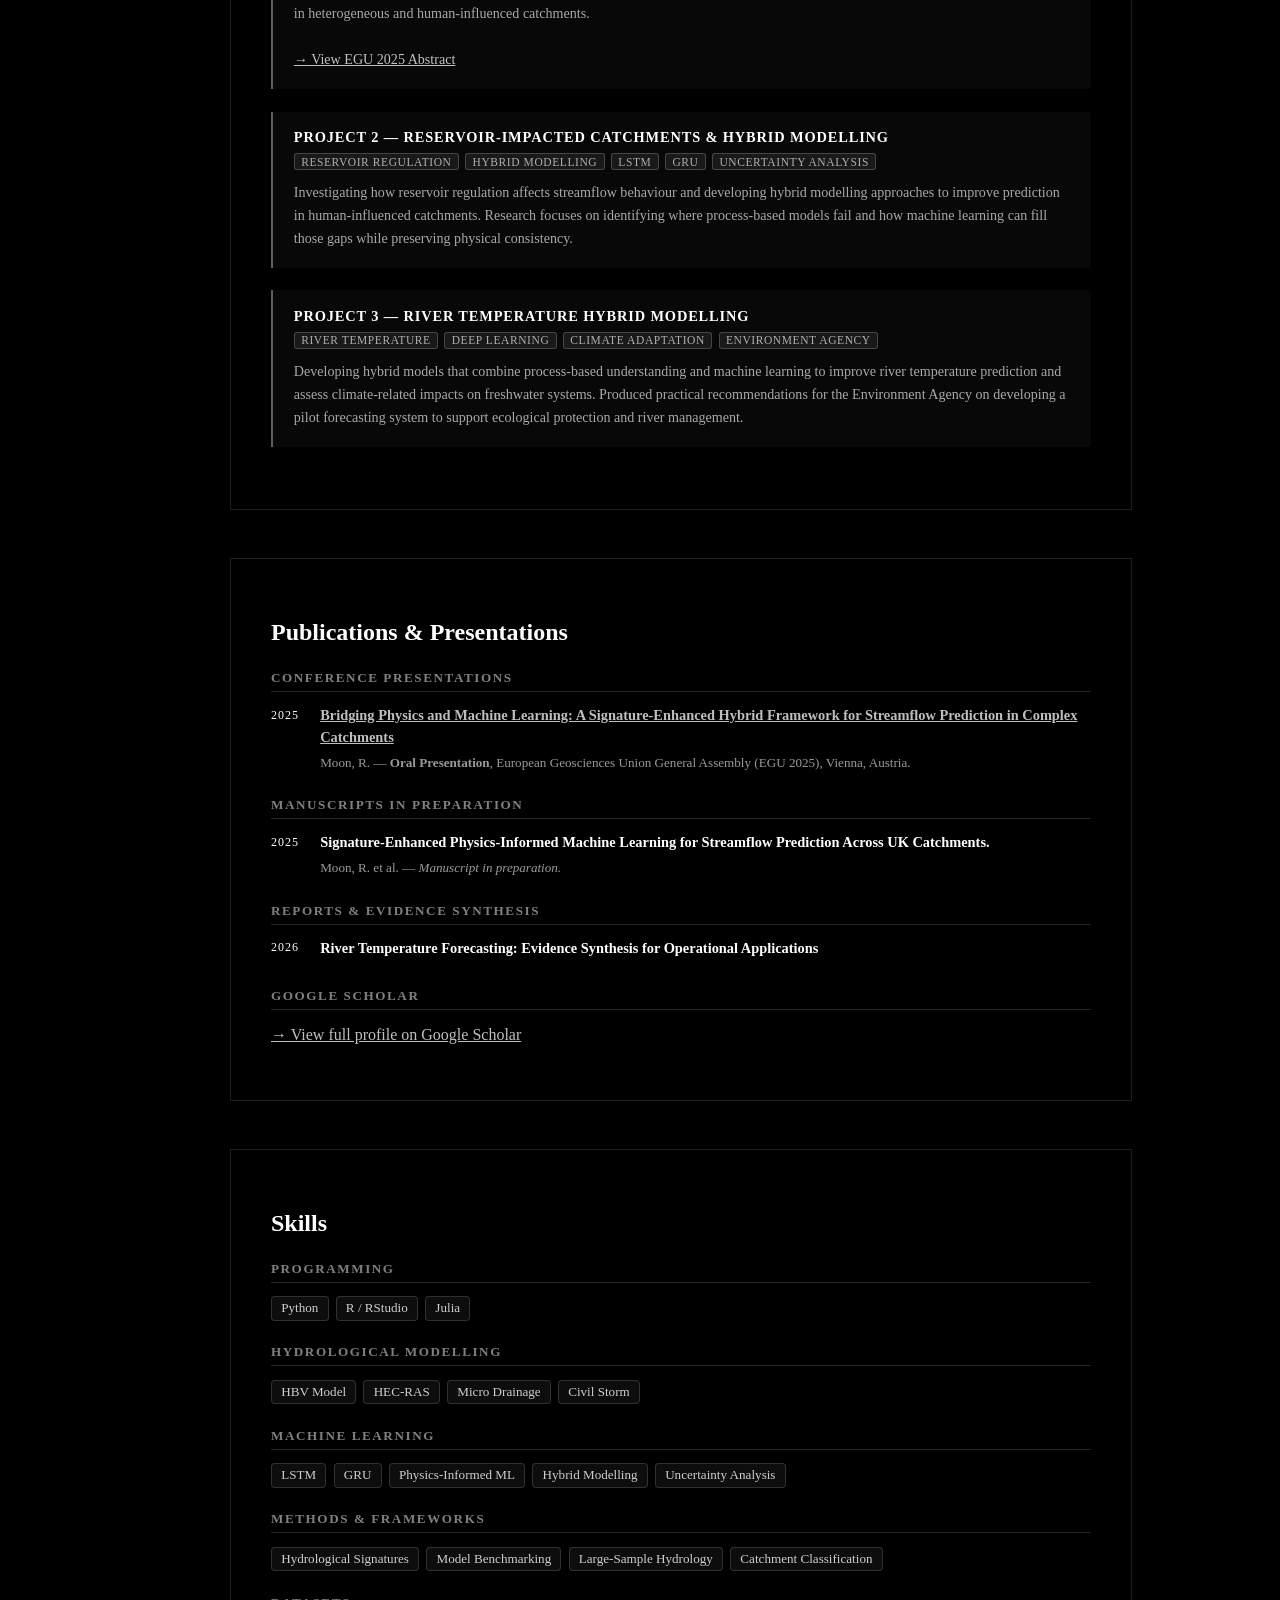
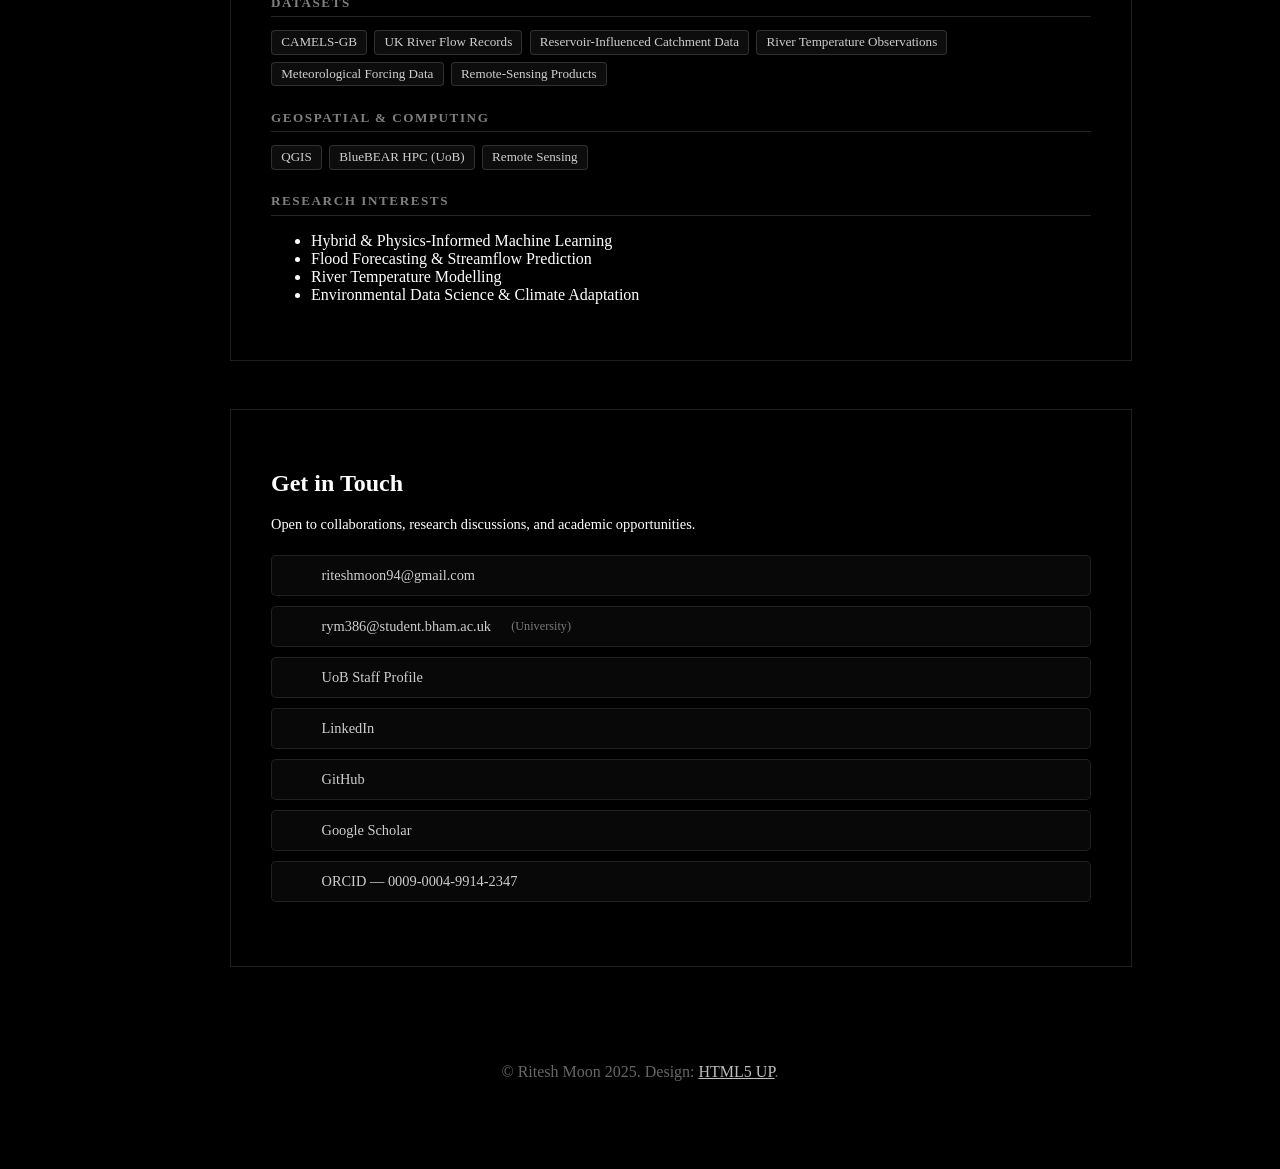
==== commit 1f5b88d7: "Fix SEO, accessibility, security, and content issues - Add lang="en", meta description, Open Graph t" ====
--- a/index.html
+++ b/index.html
@@ -4,11 +4,18 @@
 	html5up.net | @ajlkn
 	Free for personal and commercial use under the CCA 3.0 license (html5up.net/license)
 -->
-<html>
+<html lang="en">
 	<head>
 		<title>Ritesh Moon | PhD Researcher</title>
 		<meta charset="utf-8" />
 		<meta name="viewport" content="width=device-width, initial-scale=1, user-scalable=no" />
+		<meta name="description" content="PhD researcher at the University of Birmingham working at the intersection of hydrological modelling, machine learning, and environmental data science — developing hybrid frameworks for streamflow prediction and river temperature forecasting." />
+		<meta property="og:title" content="Ritesh Moon | PhD Researcher" />
+		<meta property="og:description" content="PhD researcher at the University of Birmingham working at the intersection of hydrological modelling, machine learning, and environmental data science — developing hybrid frameworks for streamflow prediction and river temperature forecasting." />
+		<meta property="og:url" content="https://riteshmoon.github.io" />
+		<meta property="og:type" content="website" />
+		<meta property="og:image" content="https://riteshmoon.github.io/images/profile.jpg" />
+		<link rel="canonical" href="https://riteshmoon.github.io" />
 		<link rel="stylesheet" href="assets/css/main.css" />
 		<link rel="stylesheet" href="assets/css/custom.css" />
 		<noscript><link rel="stylesheet" href="assets/css/noscript.css" /></noscript>
@@ -32,7 +39,7 @@
 									to improve streamflow prediction and river temperature modelling across UK catchments.
 								</p>
 								<p style="margin-top:1.5em;">
-									<a href="https://www.dropbox.com/scl/fi/sitb842w2aeb8zphxipp2/CV_Ritesh_moon.pdf?rlkey=0ckj5snoh1eec2eqjjsej2t3j&st=ysyuk085&dl=0" target="_blank" class="button primary" style="letter-spacing:0.1em;font-size:0.75em;">View CV</a>
+									<a href="https://www.dropbox.com/scl/fi/sitb842w2aeb8zphxipp2/CV_Ritesh_moon.pdf?rlkey=0ckj5snoh1eec2eqjjsej2t3j&st=ysyuk085&dl=0" target="_blank" rel="noopener noreferrer" class="button primary" style="letter-spacing:0.1em;font-size:0.75em;">View CV</a>
 								</p>
 							</div>
 						</div>
@@ -55,7 +62,7 @@
 								<h2 class="major">About Me</h2>
 
 								<div class="profile-photo-wrap">
-									<div class="profile-photo"></div>
+									<img class="profile-photo" src="images/profile.jpg" alt="Ritesh Moon" />
 								</div>
 
 								<p>
@@ -106,7 +113,7 @@
 											<li>Designing a signature-enhanced hybrid modelling framework to improve
 											interpretability and robustness across regulated and heterogeneous catchments.</li>
 											<li>Oral presentation at <strong>EGU 2025</strong> &mdash;
-											<a href="https://meetingorganizer.copernicus.org/EGU25/EGU25-12113.html" target="_blank">
+											<a href="https://meetingorganizer.copernicus.org/EGU25/EGU25-12113.html" target="_blank" rel="noopener noreferrer">
 											<em>Bridging Physics and Machine Learning: A Signature-Enhanced Hybrid Framework
 											for Streamflow Prediction in Complex Catchments</em></a>.</li>
 										</ul>
@@ -131,7 +138,7 @@
 								<h3 class="major">Workshops &amp; Training</h3>
 								<div class="timeline">
 									<div class="timeline-item">
-										<h4><a href="https://ellis.eu/research/sites/unit-jena" target="_blank">ELLIS Summer School on AI for Earth &amp; Climate Sciences</a></h4>
+										<h4><a href="https://ellis.eu/research/sites/unit-jena" target="_blank" rel="noopener noreferrer">ELLIS Summer School on AI for Earth &amp; Climate Sciences</a></h4>
 										<span class="timeline-date">Jena, Germany</span>
 										<p>Explored machine learning applications in Earth and climate systems, connecting
 										directly with PhD research on physics-informed ML for streamflow prediction.</p>
@@ -173,7 +180,7 @@
 									<p>
 										Developing physics-informed machine learning models that combine HBV-derived hydrological states with LSTM and catchment signatures to improve streamflow prediction across diverse UK catchments, with a focus on interpretability, robustness, and performance in heterogeneous and human-influenced catchments.
 										<br /><br />
-										<a href="https://meetingorganizer.copernicus.org/EGU25/EGU25-12113.html" target="_blank">&rarr; View EGU 2025 Abstract</a>
+										<a href="https://meetingorganizer.copernicus.org/EGU25/EGU25-12113.html" target="_blank" rel="noopener noreferrer">&rarr; View EGU 2025 Abstract</a>
 									</p>
 								</div>
 
@@ -222,7 +229,7 @@
 										<span class="pub-year">2025</span>
 										<div class="pub-content">
 											<p class="pub-title">
-												<a href="https://meetingorganizer.copernicus.org/EGU25/EGU25-12113.html" target="_blank">
+												<a href="https://meetingorganizer.copernicus.org/EGU25/EGU25-12113.html" target="_blank" rel="noopener noreferrer">
 												Bridging Physics and Machine Learning: A Signature-Enhanced Hybrid Framework
 												for Streamflow Prediction in Complex Catchments
 												</a>
@@ -262,7 +269,7 @@
 
 								<h3 class="major">Google Scholar</h3>
 								<p>
-									<a href="https://scholar.google.com/citations?user=va8m-MYAAAAJ&hl=en" target="_blank">
+									<a href="https://scholar.google.com/citations?user=va8m-MYAAAAJ&hl=en" target="_blank" rel="noopener noreferrer">
 										&rarr; View full profile on Google Scholar
 									</a>
 								</p>
@@ -302,15 +309,11 @@
 									</div>
 								</div>
 
-								<h3 class="major">Methods</h3>
-								<div class="skill-group">
-									<div class="skill-tags">
-										<span class="skill-tag">HBV Modelling</span>
-										<span class="skill-tag">LSTM / GRU Networks</span>
-										<span class="skill-tag">Physics-Informed ML</span>
+								<h3 class="major">Methods &amp; Frameworks</h3>
+								<div class="skill-group">
+									<div class="skill-tags">
 										<span class="skill-tag">Hydrological Signatures</span>
 										<span class="skill-tag">Model Benchmarking</span>
-										<span class="skill-tag">Uncertainty Analysis</span>
 										<span class="skill-tag">Large-Sample Hydrology</span>
 										<span class="skill-tag">Catchment Classification</span>
 									</div>
@@ -367,31 +370,31 @@
 										</a>
 									</li>
 									<li>
-										<a href="https://www.birmingham.ac.uk/staff/profiles/gees/moon-ritesh" target="_blank">
+										<a href="https://www.birmingham.ac.uk/staff/profiles/gees/moon-ritesh" target="_blank" rel="noopener noreferrer">
 											<span class="icon solid fa-university"></span>
 											UoB Staff Profile
 										</a>
 									</li>
 									<li>
-										<a href="https://www.linkedin.com/in/ritesh-moon" target="_blank">
+										<a href="https://www.linkedin.com/in/ritesh-moon" target="_blank" rel="noopener noreferrer">
 											<span class="icon brands fa-linkedin"></span>
 											LinkedIn
 										</a>
 									</li>
 									<li>
-										<a href="https://github.com/riteshmoon" target="_blank">
+										<a href="https://github.com/riteshmoon" target="_blank" rel="noopener noreferrer">
 											<span class="icon brands fa-github"></span>
 											GitHub
 										</a>
 									</li>
 									<li>
-										<a href="https://scholar.google.com/citations?user=va8m-MYAAAAJ&hl=en" target="_blank">
+										<a href="https://scholar.google.com/citations?user=va8m-MYAAAAJ&hl=en" target="_blank" rel="noopener noreferrer">
 											<span class="icon solid fa-book-open"></span>
 											Google Scholar
 										</a>
 									</li>
 									<li>
-										<a href="https://orcid.org/0009-0004-9914-2347" target="_blank">
+										<a href="https://orcid.org/0009-0004-9914-2347" target="_blank" rel="noopener noreferrer">
 											<span class="icon brands fa-orcid"></span>
 											ORCID &mdash; 0009-0004-9914-2347
 										</a>
--- a/assets/css/custom.css
+++ b/assets/css/custom.css
@@ -128,11 +128,9 @@
   border-radius: 50%;
   border: 2px solid rgba(255, 255, 255, 0.4);
   box-shadow: 0 0 24px rgba(255, 255, 255, 0.1);
-  background-image: url('../../images/profile.jpg') !important;
-  background-size: cover !important;
-  background-position: center !important;
-  background-repeat: no-repeat !important;
-  display: block !important;
+  object-fit: cover;
+  object-position: center;
+  display: block;
   margin: 0 auto;
 }
 
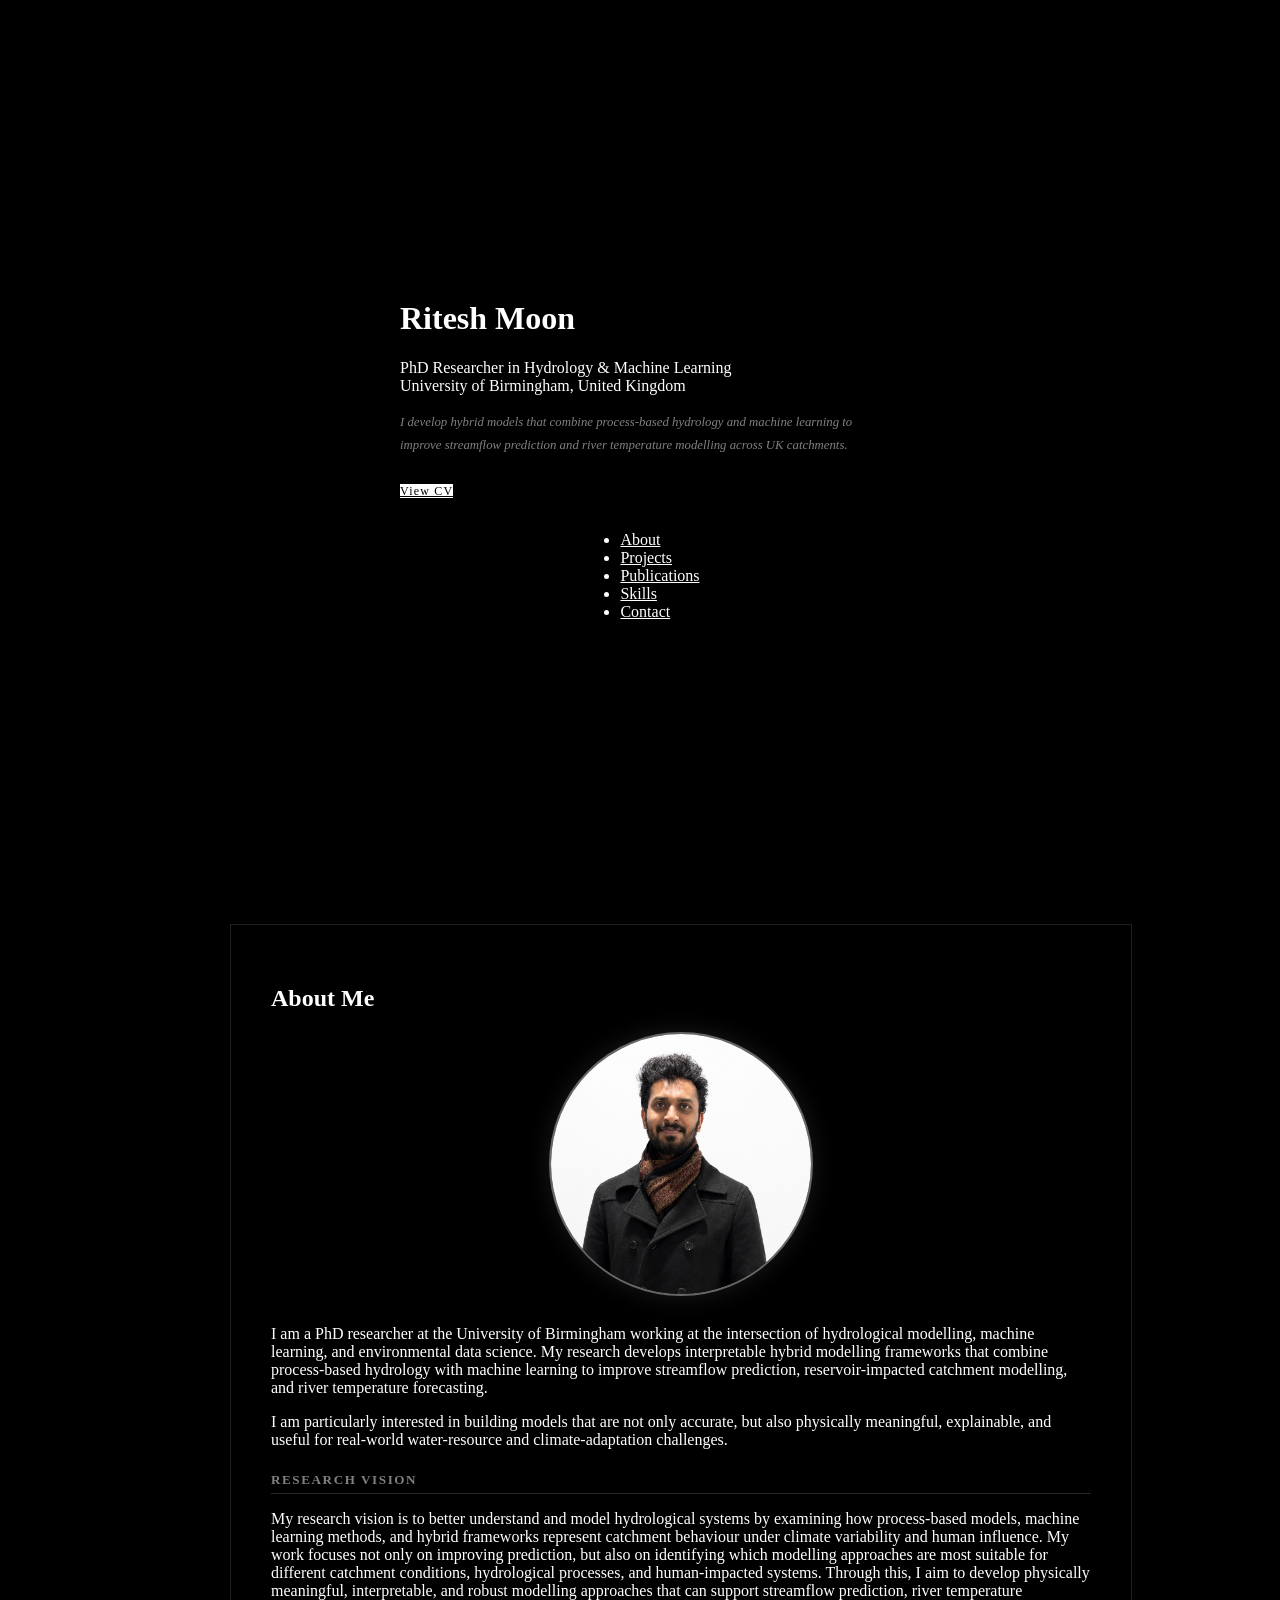
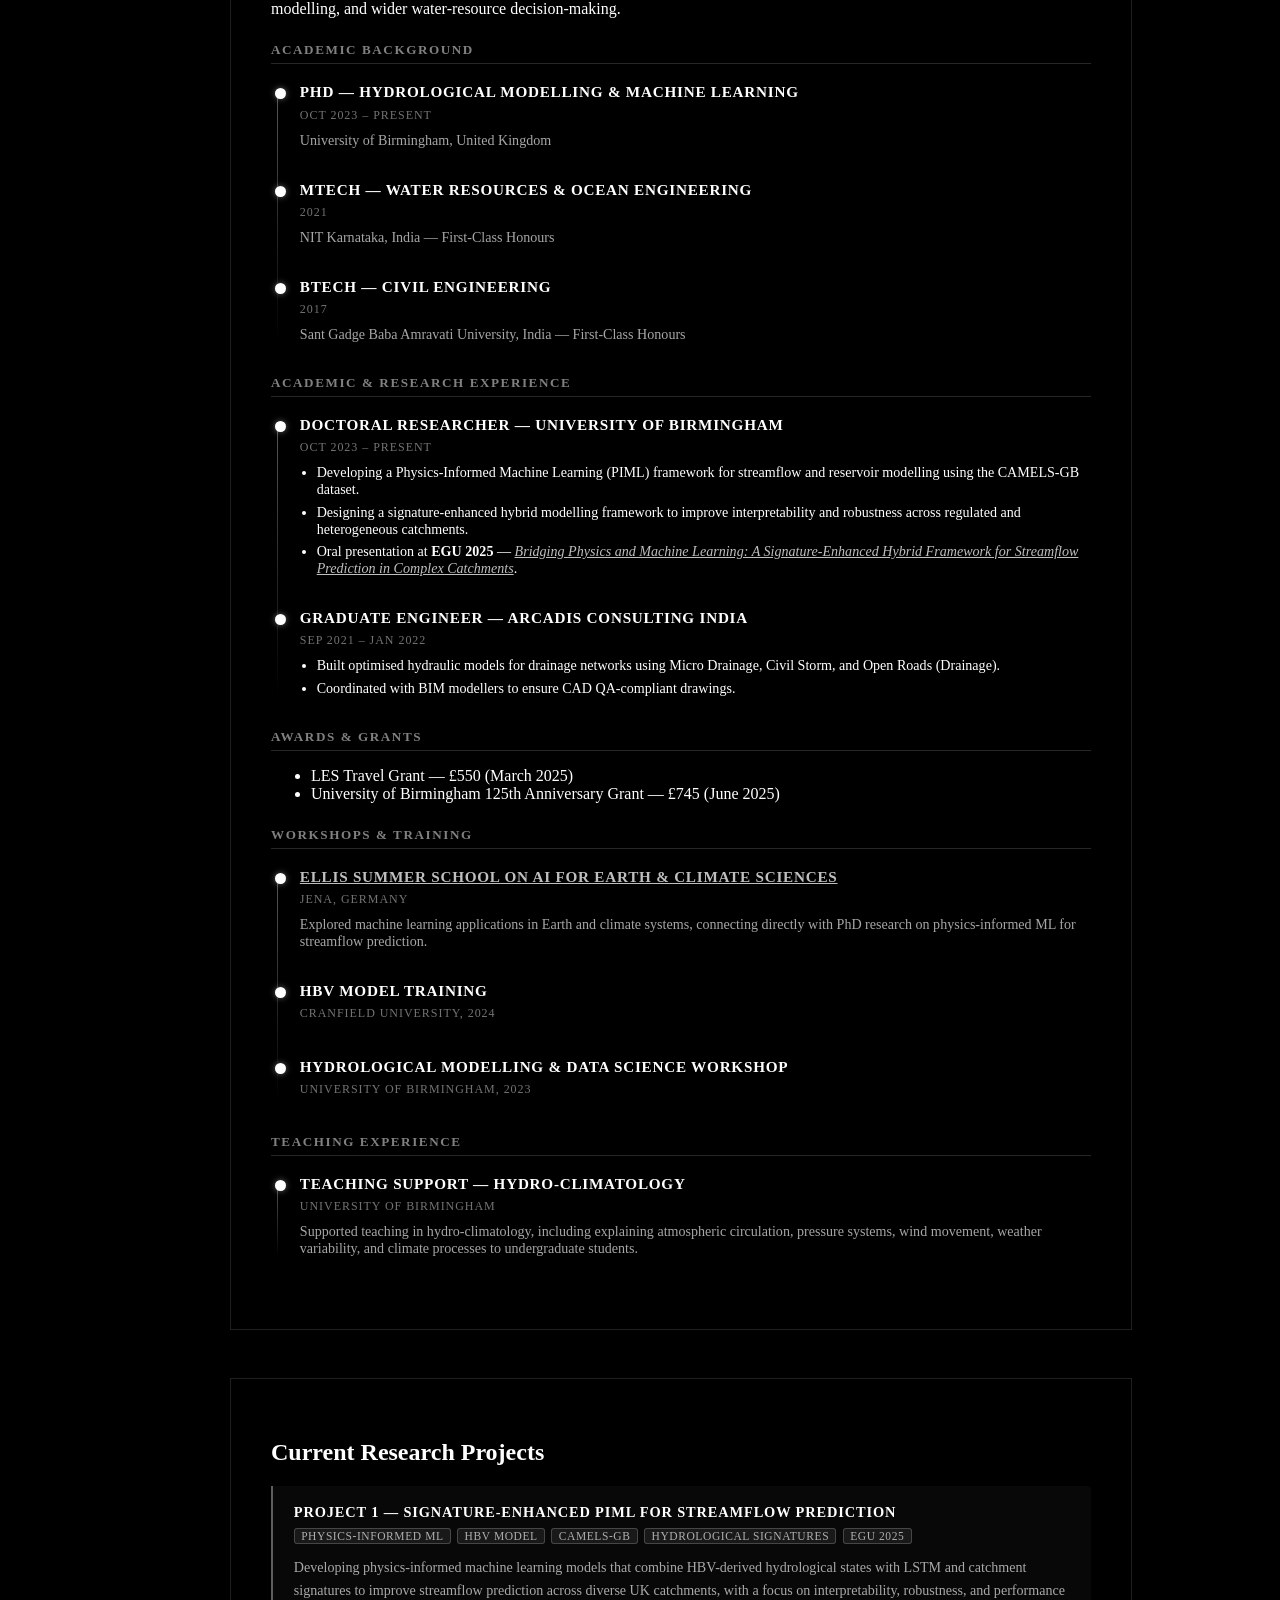
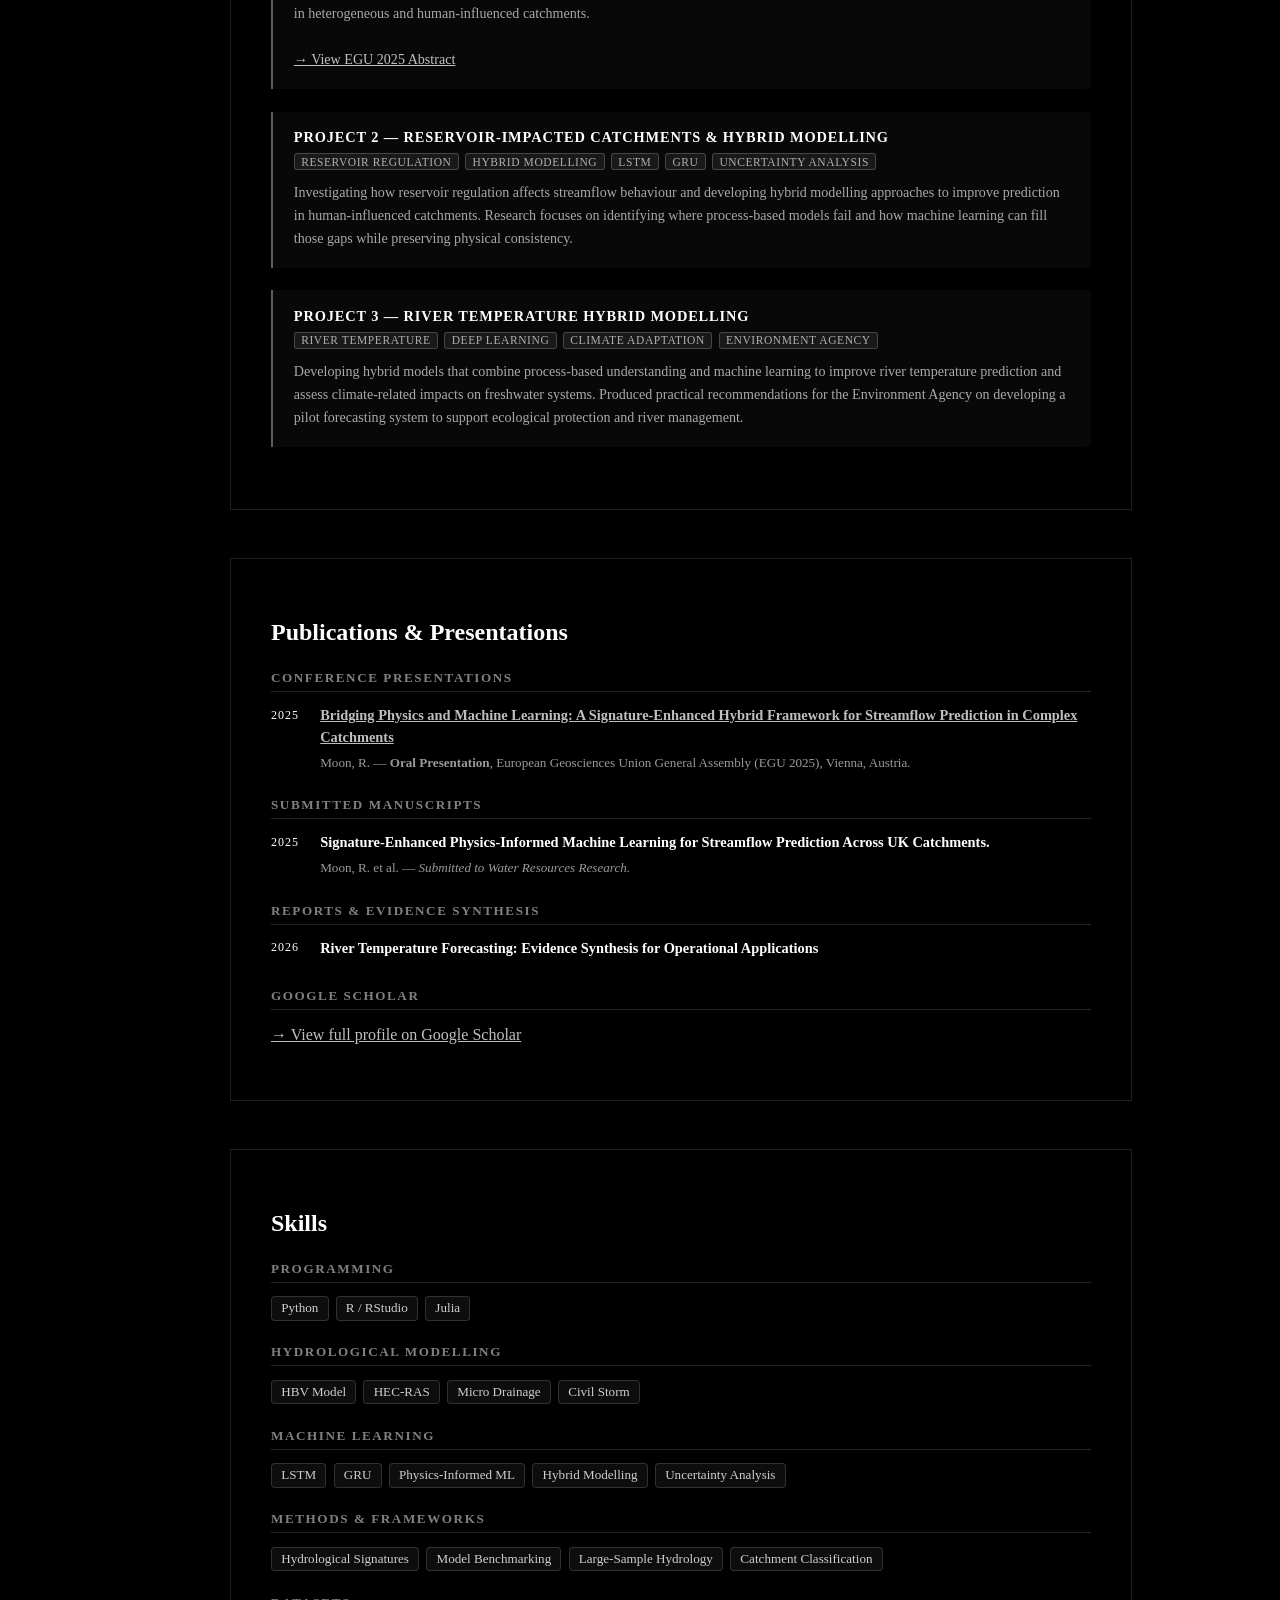
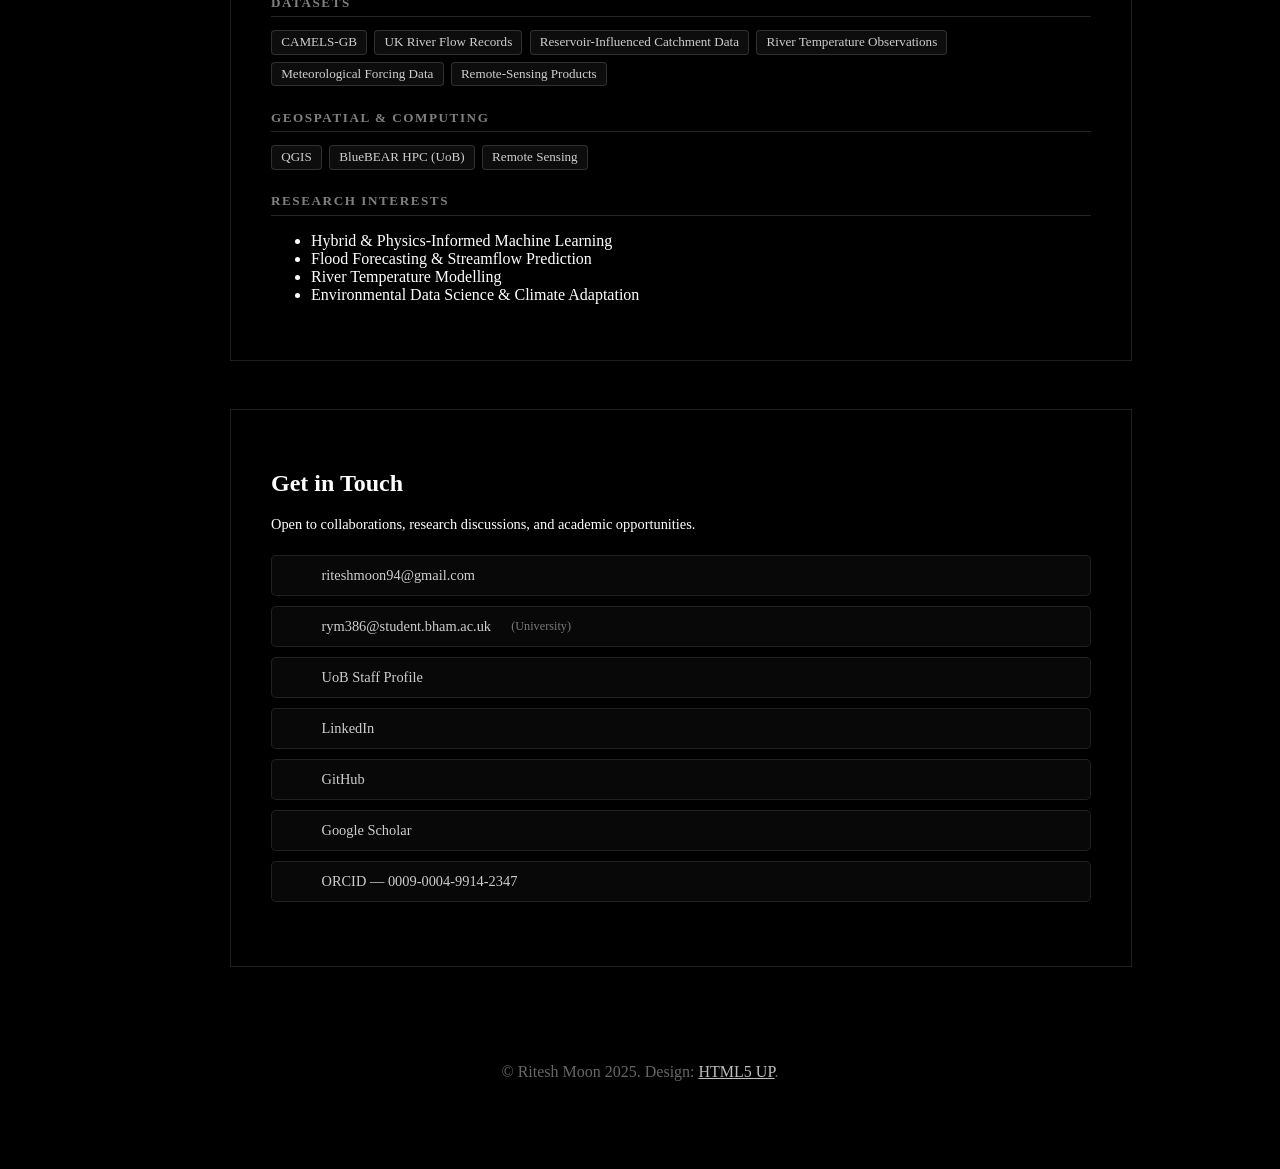
==== commit 60a588fd: "Update manuscript status to submitted to Water Resources Research Co-Authored-By: Claude Sonnet 4.6 " ====
--- a/index.html
+++ b/index.html
@@ -242,13 +242,13 @@
 									</div>
 								</div>
 
-								<h3 class="major">Manuscripts in Preparation</h3>
+								<h3 class="major">Submitted Manuscripts</h3>
 								<div class="pub-list">
 									<div class="pub-item">
 										<span class="pub-year">2025</span>
 										<div class="pub-content">
 											<p class="pub-title">Signature-Enhanced Physics-Informed Machine Learning for Streamflow Prediction Across UK Catchments.</p>
-											<p class="pub-meta">Moon, R. et al. &mdash; <em>Manuscript in preparation.</em></p>
+											<p class="pub-meta">Moon, R. et al. &mdash; <em>Submitted to Water Resources Research.</em></p>
 										</div>
 									</div>
 								</div>
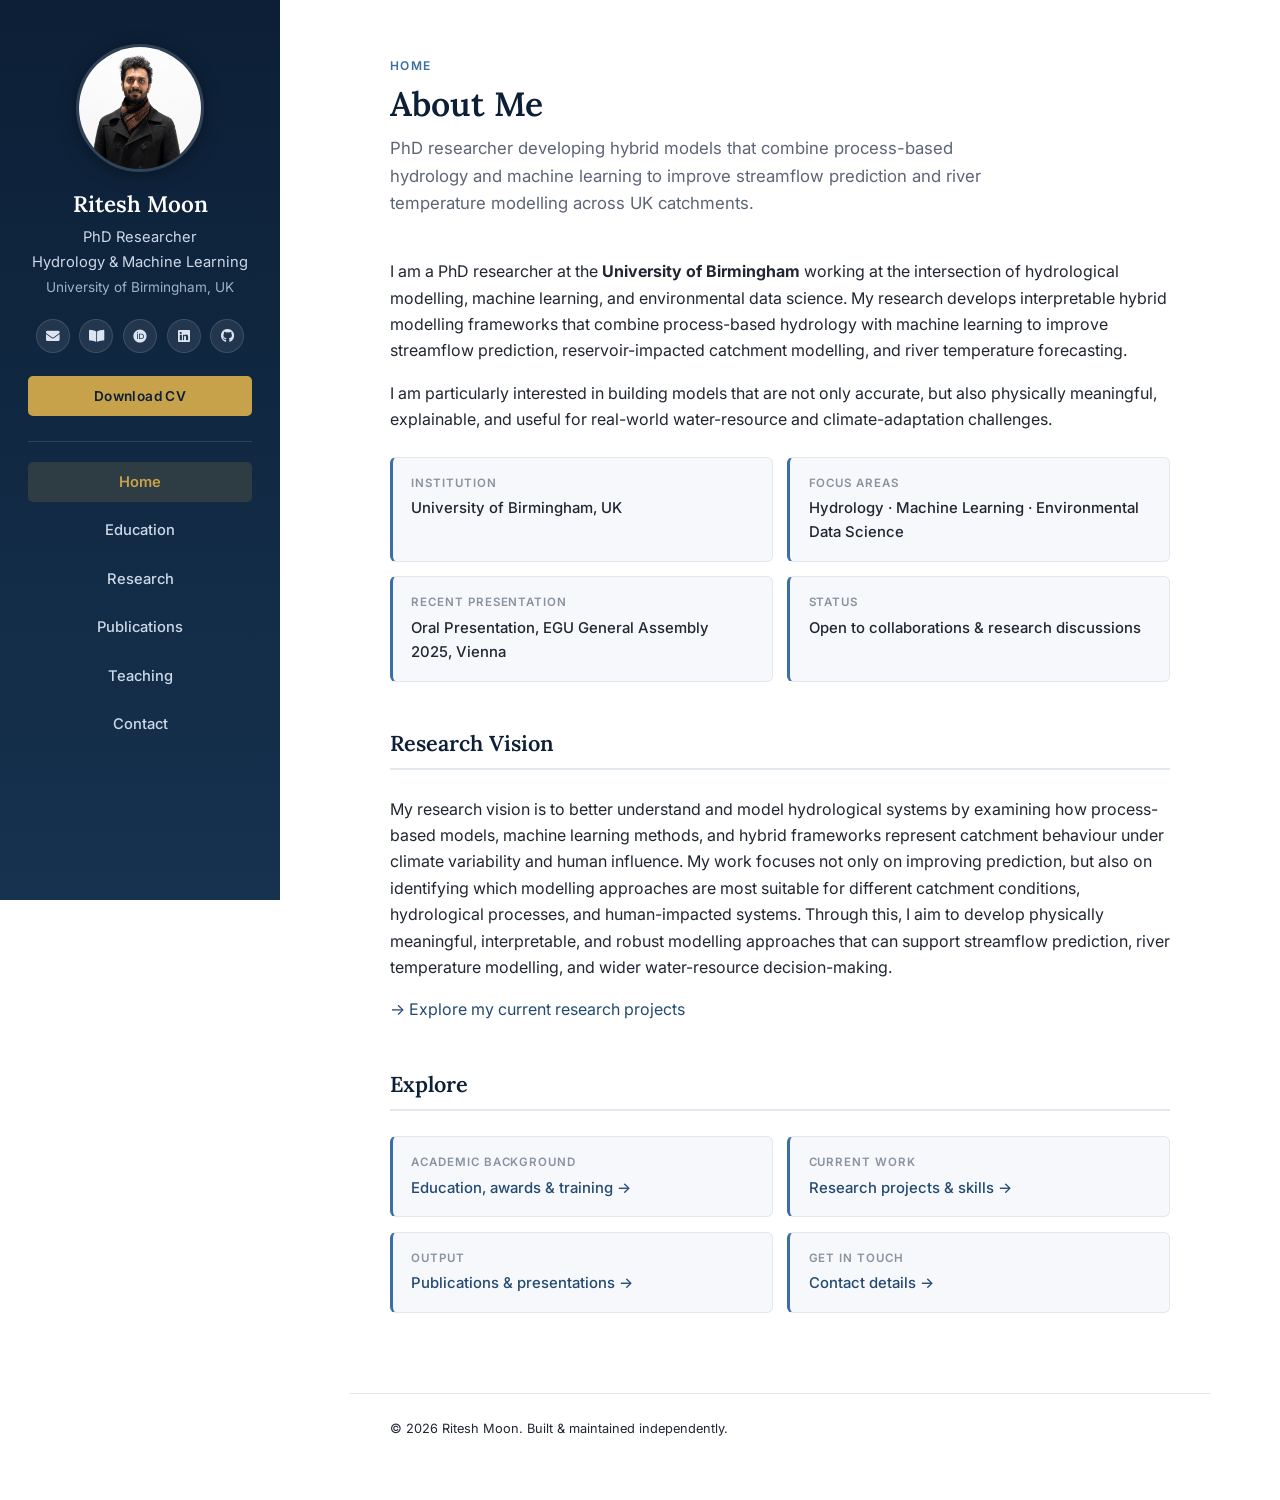
==== commit 865b0696: "Redesign site as multi-page academic portfolio Replace the single-page HTML5 UP Dimension CV-style l" ====
--- a/index.html
+++ b/index.html
@@ -1,426 +1,155 @@
-﻿<!DOCTYPE HTML>
-<!--
-	Dimension by HTML5 UP
-	html5up.net | @ajlkn
-	Free for personal and commercial use under the CCA 3.0 license (html5up.net/license)
--->
+<!DOCTYPE HTML>
 <html lang="en">
-	<head>
-		<title>Ritesh Moon | PhD Researcher</title>
-		<meta charset="utf-8" />
-		<meta name="viewport" content="width=device-width, initial-scale=1, user-scalable=no" />
-		<meta name="description" content="PhD researcher at the University of Birmingham working at the intersection of hydrological modelling, machine learning, and environmental data science — developing hybrid frameworks for streamflow prediction and river temperature forecasting." />
-		<meta property="og:title" content="Ritesh Moon | PhD Researcher" />
-		<meta property="og:description" content="PhD researcher at the University of Birmingham working at the intersection of hydrological modelling, machine learning, and environmental data science — developing hybrid frameworks for streamflow prediction and river temperature forecasting." />
-		<meta property="og:url" content="https://riteshmoon.github.io" />
-		<meta property="og:type" content="website" />
-		<meta property="og:image" content="https://riteshmoon.github.io/images/profile.jpg" />
-		<link rel="canonical" href="https://riteshmoon.github.io" />
-		<link rel="stylesheet" href="assets/css/main.css" />
-		<link rel="stylesheet" href="assets/css/custom.css" />
-		<noscript><link rel="stylesheet" href="assets/css/noscript.css" /></noscript>
-	</head>
-	<body class="is-preload">
+<head>
+	<meta charset="utf-8" />
+	<title>Ritesh Moon | PhD Researcher — Hydrology &amp; Machine Learning</title>
+	<meta name="viewport" content="width=device-width, initial-scale=1" />
+	<meta name="description" content="Ritesh Moon is a PhD researcher at the University of Birmingham working at the intersection of hydrological modelling, machine learning, and environmental data science." />
+	<meta property="og:title" content="Ritesh Moon | PhD Researcher" />
+	<meta property="og:description" content="PhD researcher at the University of Birmingham working at the intersection of hydrological modelling, machine learning, and environmental data science." />
+	<meta property="og:url" content="https://riteshmoon.github.io/" />
+	<meta property="og:type" content="website" />
+	<meta property="og:image" content="https://riteshmoon.github.io/images/profile.jpg" />
+	<link rel="canonical" href="https://riteshmoon.github.io/" />
 
-		<!-- Wrapper -->
-			<div id="wrapper">
+	<link rel="preconnect" href="https://fonts.googleapis.com" />
+	<link rel="preconnect" href="https://fonts.gstatic.com" crossorigin />
+	<link href="https://fonts.googleapis.com/css2?family=Lora:wght@500;600;700&amp;family=Inter:wght@400;500;600&amp;display=swap" rel="stylesheet" />
+	<link rel="stylesheet" href="assets/css/fontawesome-all.min.css" />
+	<link rel="stylesheet" href="assets/css/style.css" />
+</head>
+<body>
 
-				<!-- Header / Landing -->
-					<header id="header">
-						<div class="content">
-							<div class="inner">
-								<h1>Ritesh Moon</h1>
-								<p>
-									PhD Researcher in Hydrology &amp; Machine Learning<br />
-									University of Birmingham, United Kingdom
-								</p>
-								<p class="hero-tagline">
-									I develop hybrid models that combine process-based hydrology and machine learning
-									to improve streamflow prediction and river temperature modelling across UK catchments.
-								</p>
-								<p style="margin-top:1.5em;">
-									<a href="https://www.dropbox.com/scl/fi/sitb842w2aeb8zphxipp2/CV_Ritesh_moon.pdf?rlkey=0ckj5snoh1eec2eqjjsej2t3j&st=ysyuk085&dl=0" target="_blank" rel="noopener noreferrer" class="button primary" style="letter-spacing:0.1em;font-size:0.75em;">View CV</a>
-								</p>
-							</div>
+	<div class="layout">
+
+		<button class="nav-toggle" aria-label="Toggle navigation" aria-expanded="false">
+			<span class="bars">&#9776;</span> Menu
+		</button>
+		<div class="nav-overlay"></div>
+
+		<aside class="sidebar">
+			<div class="sidebar-inner">
+				<img class="avatar" src="images/profile.jpg" alt="Ritesh Moon" />
+				<h1 class="name">Ritesh Moon</h1>
+				<p class="role">PhD Researcher<br />Hydrology &amp; Machine Learning</p>
+				<p class="affiliation">University of Birmingham, UK</p>
+
+				<div class="social-icons">
+					<a href="mailto:riteshmoon94@gmail.com" title="Email" aria-label="Email"><i class="fas fa-envelope" aria-hidden="true"></i></a>
+					<a href="https://scholar.google.com/citations?user=va8m-MYAAAAJ&amp;hl=en" target="_blank" rel="noopener noreferrer" title="Google Scholar" aria-label="Google Scholar"><i class="fas fa-book-open" aria-hidden="true"></i></a>
+					<a href="https://orcid.org/0009-0004-9914-2347" target="_blank" rel="noopener noreferrer" title="ORCID" aria-label="ORCID"><i class="fab fa-orcid" aria-hidden="true"></i></a>
+					<a href="https://www.linkedin.com/in/ritesh-moon" target="_blank" rel="noopener noreferrer" title="LinkedIn" aria-label="LinkedIn"><i class="fab fa-linkedin" aria-hidden="true"></i></a>
+					<a href="https://github.com/riteshmoon" target="_blank" rel="noopener noreferrer" title="GitHub" aria-label="GitHub"><i class="fab fa-github" aria-hidden="true"></i></a>
+				</div>
+
+				<a class="cv-button" href="https://www.dropbox.com/scl/fi/sitb842w2aeb8zphxipp2/CV_Ritesh_moon.pdf?rlkey=0ckj5snoh1eec2eqjjsej2t3j&amp;st=ysyuk085&amp;dl=0" target="_blank" rel="noopener noreferrer">Download CV</a>
+
+				<nav class="sidebar-nav">
+					<ul>
+						<li><a href="index.html" class="active">Home</a></li>
+						<li><a href="education.html">Education</a></li>
+						<li><a href="research.html">Research</a></li>
+						<li><a href="publications.html">Publications</a></li>
+						<li><a href="teaching.html">Teaching</a></li>
+						<li><a href="contact.html">Contact</a></li>
+					</ul>
+				</nav>
+			</div>
+		</aside>
+
+		<main class="content">
+			<div class="content-inner">
+
+				<p class="page-eyebrow">Home</p>
+				<h2 class="page-title">About Me</h2>
+				<p class="page-lede">
+					PhD researcher developing hybrid models that combine process-based hydrology
+					and machine learning to improve streamflow prediction and river temperature
+					modelling across UK catchments.
+				</p>
+
+				<section class="block">
+					<p>
+						I am a PhD researcher at the <strong>University of Birmingham</strong> working at the
+						intersection of hydrological modelling, machine learning, and environmental data
+						science. My research develops interpretable hybrid modelling frameworks that combine
+						process-based hydrology with machine learning to improve streamflow prediction,
+						reservoir-impacted catchment modelling, and river temperature forecasting.
+					</p>
+					<p>
+						I am particularly interested in building models that are not only accurate, but also
+						physically meaningful, explainable, and useful for real-world water-resource and
+						climate-adaptation challenges.
+					</p>
+
+					<div class="highlight-grid">
+						<div class="highlight-card">
+							<div class="h-label">Institution</div>
+							<div class="h-value">University of Birmingham, UK</div>
 						</div>
-						<nav>
-							<ul>
-								<li><a href="#about">About</a></li>
-								<li><a href="#projects">Projects</a></li>
-								<li><a href="#publications">Publications</a></li>
-								<li><a href="#skills">Skills</a></li>
-								<li><a href="#contact">Contact</a></li>
-							</ul>
-						</nav>
-					</header>
+						<div class="highlight-card">
+							<div class="h-label">Focus Areas</div>
+							<div class="h-value">Hydrology &middot; Machine Learning &middot; Environmental Data Science</div>
+						</div>
+						<div class="highlight-card">
+							<div class="h-label">Recent Presentation</div>
+							<div class="h-value">Oral Presentation, EGU General Assembly 2025, Vienna</div>
+						</div>
+						<div class="highlight-card">
+							<div class="h-label">Status</div>
+							<div class="h-value">Open to collaborations &amp; research discussions</div>
+						</div>
+					</div>
+				</section>
 
-				<!-- Main -->
-					<div id="main">
+				<section class="block">
+					<h2>Research Vision</h2>
+					<p>
+						My research vision is to better understand and model hydrological systems by
+						examining how process-based models, machine learning methods, and hybrid frameworks
+						represent catchment behaviour under climate variability and human influence. My work
+						focuses not only on improving prediction, but also on identifying which modelling
+						approaches are most suitable for different catchment conditions, hydrological
+						processes, and human-impacted systems. Through this, I aim to develop physically
+						meaningful, interpretable, and robust modelling approaches that can support streamflow
+						prediction, river temperature modelling, and wider water-resource decision-making.
+					</p>
+					<p>
+						<a href="research.html">&rarr; Explore my current research projects</a>
+					</p>
+				</section>
 
-						<!-- About -->
-							<article id="about">
-								<h2 class="major">About Me</h2>
-
-								<div class="profile-photo-wrap">
-									<img class="profile-photo" src="images/profile.jpg" alt="Ritesh Moon" />
-								</div>
-
-								<p>
-									I am a PhD researcher at the University of Birmingham working at the intersection of
-									hydrological modelling, machine learning, and environmental data science. My research
-									develops interpretable hybrid modelling frameworks that combine process-based hydrology
-									with machine learning to improve streamflow prediction, reservoir-impacted catchment
-									modelling, and river temperature forecasting.
-								</p>
-								<p>
-									I am particularly interested in building models that are not only accurate, but also
-									physically meaningful, explainable, and useful for real-world water-resource and
-									climate-adaptation challenges.
-								</p>
-
-								<h3 class="major">Research Vision</h3>
-								<p>
-									My research vision is to better understand and model hydrological systems by examining how process-based models, machine learning methods, and hybrid frameworks represent catchment behaviour under climate variability and human influence. My work focuses not only on improving prediction, but also on identifying which modelling approaches are most suitable for different catchment conditions, hydrological processes, and human-impacted systems. Through this, I aim to develop physically meaningful, interpretable, and robust modelling approaches that can support streamflow prediction, river temperature modelling, and wider water-resource decision-making.
-								</p>
-
-								<h3 class="major">Academic Background</h3>
-								<div class="timeline">
-									<div class="timeline-item">
-										<h4>PhD &mdash; Hydrological Modelling &amp; Machine Learning</h4>
-										<span class="timeline-date">Oct 2023 &ndash; Present</span>
-										<p>University of Birmingham, United Kingdom</p>
-									</div>
-									<div class="timeline-item">
-										<h4>MTech &mdash; Water Resources &amp; Ocean Engineering</h4>
-										<span class="timeline-date">2021</span>
-										<p>NIT Karnataka, India &mdash; First-Class Honours</p>
-									</div>
-									<div class="timeline-item">
-										<h4>BTech &mdash; Civil Engineering</h4>
-										<span class="timeline-date">2017</span>
-										<p>Sant Gadge Baba Amravati University, India &mdash; First-Class Honours</p>
-									</div>
-								</div>
-
-								<h3 class="major">Academic &amp; Research Experience</h3>
-								<div class="timeline">
-									<div class="timeline-item">
-										<h4>Doctoral Researcher &mdash; University of Birmingham</h4>
-										<span class="timeline-date">Oct 2023 &ndash; Present</span>
-										<ul>
-											<li>Developing a Physics-Informed Machine Learning (PIML) framework for streamflow
-											and reservoir modelling using the CAMELS-GB dataset.</li>
-											<li>Designing a signature-enhanced hybrid modelling framework to improve
-											interpretability and robustness across regulated and heterogeneous catchments.</li>
-											<li>Oral presentation at <strong>EGU 2025</strong> &mdash;
-											<a href="https://meetingorganizer.copernicus.org/EGU25/EGU25-12113.html" target="_blank" rel="noopener noreferrer">
-											<em>Bridging Physics and Machine Learning: A Signature-Enhanced Hybrid Framework
-											for Streamflow Prediction in Complex Catchments</em></a>.</li>
-										</ul>
-									</div>
-									<div class="timeline-item">
-										<h4>Graduate Engineer &mdash; Arcadis Consulting India</h4>
-										<span class="timeline-date">Sep 2021 &ndash; Jan 2022</span>
-										<ul>
-											<li>Built optimised hydraulic models for drainage networks using Micro Drainage,
-											Civil Storm, and Open Roads (Drainage).</li>
-											<li>Coordinated with BIM modellers to ensure CAD QA-compliant drawings.</li>
-										</ul>
-									</div>
-								</div>
-
-								<h3 class="major">Awards &amp; Grants</h3>
-								<ul>
-									<li>LES Travel Grant &mdash; &pound;550 (March 2025)</li>
-									<li>University of Birmingham 125th Anniversary Grant &mdash; &pound;745 (June 2025)</li>
-								</ul>
-
-								<h3 class="major">Workshops &amp; Training</h3>
-								<div class="timeline">
-									<div class="timeline-item">
-										<h4><a href="https://ellis.eu/research/sites/unit-jena" target="_blank" rel="noopener noreferrer">ELLIS Summer School on AI for Earth &amp; Climate Sciences</a></h4>
-										<span class="timeline-date">Jena, Germany</span>
-										<p>Explored machine learning applications in Earth and climate systems, connecting
-										directly with PhD research on physics-informed ML for streamflow prediction.</p>
-									</div>
-									<div class="timeline-item">
-										<h4>HBV Model Training</h4>
-										<span class="timeline-date">Cranfield University, 2024</span>
-									</div>
-									<div class="timeline-item">
-										<h4>Hydrological Modelling &amp; Data Science Workshop</h4>
-										<span class="timeline-date">University of Birmingham, 2023</span>
-									</div>
-								</div>
-								<h3 class="major">Teaching Experience</h3>
-								<div class="timeline">
-									<div class="timeline-item">
-										<h4>Teaching Support &mdash; Hydro-Climatology</h4>
-										<span class="timeline-date">University of Birmingham</span>
-										<p>Supported teaching in hydro-climatology, including explaining atmospheric circulation,
-										pressure systems, wind movement, weather variability, and climate processes to
-										undergraduate students.</p>
-									</div>
-								</div>
-							</article>
-
-						<!-- Projects -->
-							<article id="projects">
-								<h2 class="major">Current Research Projects</h2>
-
-								<div class="project-card">
-									<h4>Project 1 &mdash; Signature-Enhanced PIML for Streamflow Prediction</h4>
-									<div class="project-tags">
-										<span class="tag">Physics-Informed ML</span>
-										<span class="tag">HBV Model</span>
-										<span class="tag">CAMELS-GB</span>
-										<span class="tag">Hydrological Signatures</span>
-										<span class="tag">EGU 2025</span>
-									</div>
-									<p>
-										Developing physics-informed machine learning models that combine HBV-derived hydrological states with LSTM and catchment signatures to improve streamflow prediction across diverse UK catchments, with a focus on interpretability, robustness, and performance in heterogeneous and human-influenced catchments.
-										<br /><br />
-										<a href="https://meetingorganizer.copernicus.org/EGU25/EGU25-12113.html" target="_blank" rel="noopener noreferrer">&rarr; View EGU 2025 Abstract</a>
-									</p>
-								</div>
-
-								<div class="project-card">
-									<h4>Project 2 &mdash; Reservoir-Impacted Catchments &amp; Hybrid Modelling</h4>
-									<div class="project-tags">
-										<span class="tag">Reservoir Regulation</span>
-										<span class="tag">Hybrid Modelling</span>
-										<span class="tag">LSTM</span>
-										<span class="tag">GRU</span>
-										<span class="tag">Uncertainty Analysis</span>
-									</div>
-									<p>
-										Investigating how reservoir regulation affects streamflow behaviour and developing
-										hybrid modelling approaches to improve prediction in human-influenced catchments.
-										Research focuses on identifying where process-based models fail and how machine
-										learning can fill those gaps while preserving physical consistency.
-									</p>
-								</div>
-
-								<div class="project-card">
-									<h4>Project 3 &mdash; River Temperature Hybrid Modelling</h4>
-									<div class="project-tags">
-										<span class="tag">River Temperature</span>
-										<span class="tag">Deep Learning</span>
-										<span class="tag">Climate Adaptation</span>
-										<span class="tag">Environment Agency</span>
-									</div>
-									<p>
-										Developing hybrid models that combine process-based understanding and machine
-										learning to improve river temperature prediction and assess climate-related impacts
-										on freshwater systems. Produced practical recommendations for the Environment Agency
-										on developing a pilot forecasting system to support ecological protection and river
-										management.
-									</p>
-								</div>
-							</article>
-
-						<!-- Publications -->
-							<article id="publications">
-								<h2 class="major">Publications &amp; Presentations</h2>
-
-								<h3 class="major">Conference Presentations</h3>
-								<div class="pub-list">
-									<div class="pub-item">
-										<span class="pub-year">2025</span>
-										<div class="pub-content">
-											<p class="pub-title">
-												<a href="https://meetingorganizer.copernicus.org/EGU25/EGU25-12113.html" target="_blank" rel="noopener noreferrer">
-												Bridging Physics and Machine Learning: A Signature-Enhanced Hybrid Framework
-												for Streamflow Prediction in Complex Catchments
-												</a>
-											</p>
-											<p class="pub-meta">
-												Moon, R. &mdash; <strong>Oral Presentation</strong>, European Geosciences Union
-												General Assembly (EGU 2025), Vienna, Austria.
-											</p>
-										</div>
-									</div>
-								</div>
-
-								<h3 class="major">Submitted Manuscripts</h3>
-								<div class="pub-list">
-									<div class="pub-item">
-										<span class="pub-year">2025</span>
-										<div class="pub-content">
-											<p class="pub-title">Signature-Enhanced Physics-Informed Machine Learning for Streamflow Prediction Across UK Catchments.</p>
-											<p class="pub-meta">Moon, R. et al. &mdash; <em>Submitted to Water Resources Research.</em></p>
-										</div>
-									</div>
-								</div>
-
-								<h3 class="major">Reports &amp; Evidence Synthesis</h3>
-								<div class="pub-list">
-									<div class="pub-item">
-										<span class="pub-year">2026</span>
-										<div class="pub-content">
-											<p class="pub-title">River Temperature Forecasting: Evidence Synthesis for Operational Applications</p>
-											<p class="pub-meta">
-												
-											</p>
-										</div>
-									</div>
-									
-								</div>
-
-								<h3 class="major">Google Scholar</h3>
-								<p>
-									<a href="https://scholar.google.com/citations?user=va8m-MYAAAAJ&hl=en" target="_blank" rel="noopener noreferrer">
-										&rarr; View full profile on Google Scholar
-									</a>
-								</p>
-							</article>
-
-						<!-- Skills -->
-							<article id="skills">
-								<h2 class="major">Skills</h2>
-
-								<h3 class="major">Programming</h3>
-								<div class="skill-group">
-									<div class="skill-tags">
-										<span class="skill-tag">Python</span>
-										<span class="skill-tag">R / RStudio</span>
-										<span class="skill-tag">Julia</span>
-									</div>
-								</div>
-
-								<h3 class="major">Hydrological Modelling</h3>
-								<div class="skill-group">
-									<div class="skill-tags">
-										<span class="skill-tag">HBV Model</span>
-										<span class="skill-tag">HEC-RAS</span>
-										<span class="skill-tag">Micro Drainage</span>
-										<span class="skill-tag">Civil Storm</span>
-									</div>
-								</div>
-
-								<h3 class="major">Machine Learning</h3>
-								<div class="skill-group">
-									<div class="skill-tags">
-										<span class="skill-tag">LSTM</span>
-										<span class="skill-tag">GRU</span>
-										<span class="skill-tag">Physics-Informed ML</span>
-										<span class="skill-tag">Hybrid Modelling</span>
-										<span class="skill-tag">Uncertainty Analysis</span>
-									</div>
-								</div>
-
-								<h3 class="major">Methods &amp; Frameworks</h3>
-								<div class="skill-group">
-									<div class="skill-tags">
-										<span class="skill-tag">Hydrological Signatures</span>
-										<span class="skill-tag">Model Benchmarking</span>
-										<span class="skill-tag">Large-Sample Hydrology</span>
-										<span class="skill-tag">Catchment Classification</span>
-									</div>
-								</div>
-
-								<h3 class="major">Datasets</h3>
-								<div class="skill-group">
-									<div class="skill-tags">
-										<span class="skill-tag">CAMELS-GB</span>
-										<span class="skill-tag">UK River Flow Records</span>
-										<span class="skill-tag">Reservoir-Influenced Catchment Data</span>
-										<span class="skill-tag">River Temperature Observations</span>
-										<span class="skill-tag">Meteorological Forcing Data</span>
-										<span class="skill-tag">Remote-Sensing Products</span>
-									</div>
-								</div>
-
-								<h3 class="major">Geospatial &amp; Computing</h3>
-								<div class="skill-group">
-									<div class="skill-tags">
-										<span class="skill-tag">QGIS</span>
-										<span class="skill-tag">BlueBEAR HPC (UoB)</span>
-										<span class="skill-tag">Remote Sensing</span>
-									</div>
-								</div>
-
-								<h3 class="major">Research Interests</h3>
-								<ul>
-									<li>Hybrid &amp; Physics-Informed Machine Learning</li>
-									<li>Flood Forecasting &amp; Streamflow Prediction</li>
-									<li>River Temperature Modelling</li>
-									<li>Environmental Data Science &amp; Climate Adaptation</li>
-								</ul>
-							</article>
-
-						<!-- Contact -->
-							<article id="contact">
-								<h2 class="major">Get in Touch</h2>
-								<p style="font-size:0.9em; color:rgba(255,255,255,0.55); margin-bottom:1.5em;">
-									Open to collaborations, research discussions, and academic opportunities.
-								</p>
-
-								<ul class="contact-links">
-									<li>
-										<a href="mailto:riteshmoon94@gmail.com">
-											<span class="icon solid fa-envelope"></span>
-											riteshmoon94@gmail.com
-										</a>
-									</li>
-									<li>
-										<a href="mailto:rym386@student.bham.ac.uk">
-											<span class="icon solid fa-graduation-cap"></span>
-											rym386@student.bham.ac.uk &nbsp;<span style="opacity:0.45;font-size:0.85em;">(University)</span>
-										</a>
-									</li>
-									<li>
-										<a href="https://www.birmingham.ac.uk/staff/profiles/gees/moon-ritesh" target="_blank" rel="noopener noreferrer">
-											<span class="icon solid fa-university"></span>
-											UoB Staff Profile
-										</a>
-									</li>
-									<li>
-										<a href="https://www.linkedin.com/in/ritesh-moon" target="_blank" rel="noopener noreferrer">
-											<span class="icon brands fa-linkedin"></span>
-											LinkedIn
-										</a>
-									</li>
-									<li>
-										<a href="https://github.com/riteshmoon" target="_blank" rel="noopener noreferrer">
-											<span class="icon brands fa-github"></span>
-											GitHub
-										</a>
-									</li>
-									<li>
-										<a href="https://scholar.google.com/citations?user=va8m-MYAAAAJ&hl=en" target="_blank" rel="noopener noreferrer">
-											<span class="icon solid fa-book-open"></span>
-											Google Scholar
-										</a>
-									</li>
-									<li>
-										<a href="https://orcid.org/0009-0004-9914-2347" target="_blank" rel="noopener noreferrer">
-											<span class="icon brands fa-orcid"></span>
-											ORCID &mdash; 0009-0004-9914-2347
-										</a>
-									</li>
-								</ul>
-							</article>
-
+				<section class="block">
+					<h2>Explore</h2>
+					<div class="highlight-grid">
+						<div class="highlight-card">
+							<div class="h-label">Academic Background</div>
+							<div class="h-value"><a href="education.html">Education, awards &amp; training &rarr;</a></div>
+						</div>
+						<div class="highlight-card">
+							<div class="h-label">Current Work</div>
+							<div class="h-value"><a href="research.html">Research projects &amp; skills &rarr;</a></div>
+						</div>
+						<div class="highlight-card">
+							<div class="h-label">Output</div>
+							<div class="h-value"><a href="publications.html">Publications &amp; presentations &rarr;</a></div>
+						</div>
+						<div class="highlight-card">
+							<div class="h-label">Get in touch</div>
+							<div class="h-value"><a href="contact.html">Contact details &rarr;</a></div>
+						</div>
 					</div>
-
-				<!-- Footer -->
-					<footer id="footer">
-						<p class="copyright">&copy; Ritesh Moon 2025. Design: <a href="https://html5up.net">HTML5 UP</a>.</p>
-					</footer>
+				</section>
 
 			</div>
 
-		<!-- BG -->
-			<div id="bg"></div>
+			<footer class="site-footer">
+				<p>&copy; 2026 Ritesh Moon. Built &amp; maintained independently.</p>
+			</footer>
+		</main>
 
-		<!-- Scripts -->
-			<script src="assets/js/jquery.min.js"></script>
-			<script src="assets/js/browser.min.js"></script>
-			<script src="assets/js/breakpoints.min.js"></script>
-			<script src="assets/js/util.js"></script>
-			<script src="assets/js/main.js"></script>
-			<script src="assets/js/custom.js"></script>
+	</div>
 
-	</body>
+	<script src="assets/js/script.js"></script>
+</body>
 </html>
--- a/assets/css/style.css
+++ b/assets/css/style.css
@@ -0,0 +1,550 @@
+/* ==========================================================================
+   Ritesh Moon — Academic Portfolio
+   New professional multi-page theme (navy & white)
+   ========================================================================== */
+
+:root {
+  --navy-dark:   #0c1f36;
+  --navy:        #16324f;
+  --navy-mid:    #234a72;
+  --navy-light:  #3b6ea5;
+  --gold:        #c8a24a;
+
+  --bg:          #ffffff;
+  --bg-alt:      #f4f6f9;
+  --bg-card:     #f7f8fb;
+  --border:      #e3e7ee;
+
+  --text:        #202632;
+  --text-muted:  #5c6577;
+  --text-faint:  #8892a0;
+
+  --sidebar-w:   280px;
+  --max-w:       860px;
+
+  --font-head: 'Lora', Georgia, 'Times New Roman', serif;
+  --font-body: 'Inter', -apple-system, BlinkMacSystemFont, 'Segoe UI', Roboto, sans-serif;
+
+  --shadow: 0 1px 3px rgba(12, 31, 54, 0.08), 0 1px 2px rgba(12, 31, 54, 0.06);
+}
+
+* { box-sizing: border-box; }
+
+html { scroll-behavior: smooth; }
+
+body {
+  margin: 0;
+  font-family: var(--font-body);
+  color: var(--text);
+  background: var(--bg);
+  line-height: 1.65;
+  -webkit-font-smoothing: antialiased;
+}
+
+img { max-width: 100%; display: block; }
+
+a {
+  color: var(--navy-mid);
+  text-decoration: none;
+  transition: color 0.15s ease;
+}
+a:hover { color: var(--navy-light); text-decoration: underline; }
+
+h1, h2, h3, h4, h5 {
+  font-family: var(--font-head);
+  color: var(--navy-dark);
+  font-weight: 600;
+  line-height: 1.25;
+  margin: 0 0 0.5em;
+}
+
+ul { padding-left: 1.25em; }
+li { margin-bottom: 0.35em; }
+
+/* ---------- Layout ---------- */
+
+.layout {
+  display: flex;
+  min-height: 100vh;
+  align-items: stretch;
+}
+
+/* ---------- Sidebar ---------- */
+
+.sidebar {
+  width: var(--sidebar-w);
+  flex: 0 0 var(--sidebar-w);
+  background: linear-gradient(180deg, var(--navy-dark) 0%, var(--navy) 100%);
+  color: #e8edf5;
+  position: sticky;
+  top: 0;
+  height: 100vh;
+  overflow-y: auto;
+  padding: 2.75rem 1.75rem 2rem;
+  z-index: 20;
+}
+
+.sidebar-inner {
+  display: flex;
+  flex-direction: column;
+  align-items: center;
+  text-align: center;
+}
+
+.avatar {
+  width: 128px;
+  height: 128px;
+  border-radius: 50%;
+  object-fit: cover;
+  border: 3px solid rgba(255,255,255,0.15);
+  box-shadow: 0 4px 18px rgba(0,0,0,0.35);
+  margin-bottom: 1.1rem;
+}
+
+.sidebar .name {
+  color: #ffffff;
+  font-size: 1.4rem;
+  margin-bottom: 0.35em;
+}
+
+.sidebar .role {
+  font-size: 0.92rem;
+  color: #cdd8e8;
+  margin: 0 0 0.15em;
+}
+
+.sidebar .affiliation {
+  font-size: 0.85rem;
+  color: #9fb0c6;
+  margin: 0 0 1.3rem;
+}
+
+.social-icons {
+  display: flex;
+  gap: 0.6rem;
+  flex-wrap: wrap;
+  justify-content: center;
+  margin-bottom: 1.4rem;
+}
+
+.social-icons a {
+  width: 34px;
+  height: 34px;
+  display: flex;
+  align-items: center;
+  justify-content: center;
+  border-radius: 50%;
+  background: rgba(255,255,255,0.08);
+  color: #dbe4f0;
+  font-size: 0.85rem;
+  border: 1px solid rgba(255,255,255,0.12);
+}
+.social-icons a:hover {
+  background: var(--gold);
+  color: var(--navy-dark);
+  text-decoration: none;
+  border-color: var(--gold);
+}
+
+.cv-button {
+  display: inline-block;
+  width: 100%;
+  text-align: center;
+  padding: 0.65em 1em;
+  background: var(--gold);
+  color: var(--navy-dark);
+  font-weight: 600;
+  font-size: 0.85rem;
+  letter-spacing: 0.03em;
+  border-radius: 5px;
+  margin-bottom: 1.6rem;
+}
+.cv-button:hover {
+  background: #dcb75d;
+  color: var(--navy-dark);
+  text-decoration: none;
+}
+
+.sidebar-nav {
+  width: 100%;
+  border-top: 1px solid rgba(255,255,255,0.12);
+  padding-top: 1.2rem;
+}
+.sidebar-nav ul {
+  list-style: none;
+  padding: 0;
+  margin: 0;
+  display: flex;
+  flex-direction: column;
+  gap: 0.15rem;
+}
+.sidebar-nav a {
+  display: block;
+  padding: 0.55em 0.75em;
+  color: #cdd8e8;
+  font-size: 0.92rem;
+  font-weight: 500;
+  border-radius: 5px;
+  text-decoration: none;
+}
+.sidebar-nav a:hover {
+  background: rgba(255,255,255,0.08);
+  color: #ffffff;
+}
+.sidebar-nav a.active {
+  background: rgba(200, 162, 74, 0.16);
+  color: var(--gold);
+  font-weight: 600;
+}
+
+.nav-toggle {
+  display: none;
+}
+
+/* ---------- Main content ---------- */
+
+.content {
+  flex: 1 1 auto;
+  min-width: 0;
+  background: var(--bg);
+}
+
+.content-inner {
+  max-width: var(--max-w);
+  margin: 0 auto;
+  padding: 3.5rem 2.5rem 2rem;
+}
+
+.page-eyebrow {
+  text-transform: uppercase;
+  letter-spacing: 0.12em;
+  font-size: 0.75rem;
+  font-weight: 600;
+  color: var(--navy-light);
+  margin-bottom: 0.6em;
+}
+
+.page-title {
+  font-size: 2.1rem;
+  margin-bottom: 0.3em;
+}
+
+.page-lede {
+  font-size: 1.05rem;
+  color: var(--text-muted);
+  max-width: 640px;
+  margin-bottom: 2.5rem;
+}
+
+section.block {
+  margin-bottom: 3rem;
+}
+
+section.block h2 {
+  font-size: 1.35rem;
+  padding-bottom: 0.5em;
+  border-bottom: 2px solid var(--border);
+  margin-bottom: 1.2em;
+}
+
+section.block h3.sub {
+  font-size: 1.05rem;
+  color: var(--navy);
+  margin: 1.6em 0 0.8em;
+}
+
+p { margin: 0 0 1em; color: var(--text); }
+
+.text-muted { color: var(--text-muted); }
+
+/* ---------- Home hero ---------- */
+
+.home-hero {
+  display: flex;
+  gap: 2rem;
+  align-items: flex-start;
+  margin-bottom: 2.5rem;
+}
+
+.home-hero p.lede {
+  font-size: 1.12rem;
+  color: var(--text);
+}
+
+.highlight-grid {
+  display: grid;
+  grid-template-columns: repeat(2, 1fr);
+  gap: 0.9rem;
+  margin-top: 1.5rem;
+}
+
+.highlight-card {
+  background: var(--bg-card);
+  border: 1px solid var(--border);
+  border-left: 3px solid var(--navy-light);
+  border-radius: 6px;
+  padding: 1rem 1.15rem;
+}
+.highlight-card .h-label {
+  font-size: 0.72rem;
+  text-transform: uppercase;
+  letter-spacing: 0.08em;
+  color: var(--text-faint);
+  font-weight: 600;
+  margin-bottom: 0.3em;
+}
+.highlight-card .h-value {
+  font-size: 0.93rem;
+  color: var(--text);
+  font-weight: 500;
+}
+
+/* ---------- Timeline ---------- */
+
+.timeline {
+  position: relative;
+  padding-left: 1.6rem;
+  border-left: 2px solid var(--border);
+}
+.timeline-item {
+  position: relative;
+  padding-bottom: 1.8rem;
+}
+.timeline-item:last-child { padding-bottom: 0; }
+.timeline-item::before {
+  content: '';
+  position: absolute;
+  left: -1.68rem;
+  top: 0.3rem;
+  width: 10px;
+  height: 10px;
+  border-radius: 50%;
+  background: var(--navy-light);
+  border: 2px solid #fff;
+  box-shadow: 0 0 0 2px var(--navy-light);
+}
+.timeline-item h4 {
+  font-size: 1rem;
+  color: var(--navy-dark);
+  margin-bottom: 0.2em;
+}
+.timeline-date {
+  display: inline-block;
+  font-size: 0.8rem;
+  color: var(--navy-light);
+  font-weight: 600;
+  margin-bottom: 0.4em;
+}
+.timeline-item p { margin-bottom: 0.4em; color: var(--text-muted); }
+.timeline-item ul { margin: 0.4em 0 0; padding-left: 1.1em; }
+.timeline-item ul li { font-size: 0.95rem; color: var(--text); margin-bottom: 0.4em; }
+
+/* ---------- Project cards ---------- */
+
+.project-card {
+  background: var(--bg-card);
+  border: 1px solid var(--border);
+  border-radius: 8px;
+  padding: 1.4rem 1.5rem;
+  margin-bottom: 1.3rem;
+}
+.project-card h4 {
+  font-size: 1.05rem;
+  margin-bottom: 0.6em;
+}
+.project-card p { color: var(--text-muted); margin-bottom: 0; }
+.project-card p a { color: var(--navy-mid); font-weight: 600; }
+
+.project-tags {
+  display: flex;
+  flex-wrap: wrap;
+  gap: 0.4rem;
+  margin-bottom: 0.9rem;
+}
+.tag {
+  font-size: 0.72rem;
+  font-weight: 600;
+  letter-spacing: 0.02em;
+  padding: 0.28em 0.7em;
+  background: rgba(35, 74, 114, 0.08);
+  color: var(--navy);
+  border-radius: 20px;
+}
+
+/* ---------- Skill tags ---------- */
+
+.skill-group { margin-bottom: 1.6rem; }
+.skill-tags {
+  display: flex;
+  flex-wrap: wrap;
+  gap: 0.5rem;
+}
+.skill-tag {
+  font-size: 0.82rem;
+  font-weight: 500;
+  padding: 0.42em 0.9em;
+  background: var(--bg-alt);
+  border: 1px solid var(--border);
+  border-radius: 5px;
+  color: var(--navy);
+}
+
+/* ---------- Publications ---------- */
+
+.pub-list { margin-bottom: 0.5rem; }
+.pub-item {
+  display: flex;
+  gap: 1.2rem;
+  padding: 1.1rem 0;
+  border-bottom: 1px solid var(--border);
+}
+.pub-item:last-child { border-bottom: none; }
+.pub-year {
+  flex: 0 0 3.2rem;
+  font-weight: 700;
+  color: var(--navy-light);
+  font-size: 0.95rem;
+  padding-top: 0.15em;
+}
+.pub-title {
+  font-weight: 600;
+  color: var(--navy-dark);
+  margin-bottom: 0.3em;
+}
+.pub-meta {
+  font-size: 0.88rem;
+  color: var(--text-muted);
+  margin-bottom: 0;
+}
+
+/* ---------- Contact ---------- */
+
+.contact-links {
+  list-style: none;
+  padding: 0;
+  margin: 0;
+  display: grid;
+  gap: 0.7rem;
+}
+.contact-links li {
+  margin-bottom: 0;
+}
+.contact-links a {
+  display: flex;
+  align-items: center;
+  gap: 0.8rem;
+  padding: 0.85em 1.1em;
+  background: var(--bg-card);
+  border: 1px solid var(--border);
+  border-radius: 7px;
+  color: var(--text);
+  font-weight: 500;
+  font-size: 0.95rem;
+  text-decoration: none;
+}
+.contact-links a:hover {
+  border-color: var(--navy-light);
+  background: #eef2f8;
+  text-decoration: none;
+}
+.contact-links .icon {
+  width: 20px;
+  text-align: center;
+  color: var(--navy-light);
+  font-size: 1rem;
+  flex-shrink: 0;
+}
+.contact-note {
+  color: var(--text-muted);
+  margin-bottom: 1.8rem;
+}
+
+/* ---------- Buttons ---------- */
+
+.btn {
+  display: inline-block;
+  padding: 0.7em 1.4em;
+  border-radius: 6px;
+  font-weight: 600;
+  font-size: 0.9rem;
+  text-decoration: none;
+}
+.btn-primary {
+  background: var(--navy);
+  color: #fff;
+}
+.btn-primary:hover { background: var(--navy-mid); color: #fff; text-decoration: none; }
+
+/* ---------- Footer ---------- */
+
+.site-footer {
+  max-width: var(--max-w);
+  margin: 0 auto;
+  padding: 1.5rem 2.5rem 3rem;
+  color: var(--text-faint);
+  font-size: 0.8rem;
+  border-top: 1px solid var(--border);
+}
+.site-footer a { color: var(--text-faint); }
+
+/* ---------- Responsive ---------- */
+
+@media (max-width: 900px) {
+  .highlight-grid { grid-template-columns: 1fr; }
+}
+
+@media (max-width: 800px) {
+  .layout { flex-direction: column; }
+
+  .sidebar {
+    position: fixed;
+    left: 0;
+    top: 0;
+    height: 100vh;
+    transform: translateX(-100%);
+    transition: transform 0.25s ease;
+    box-shadow: 2px 0 18px rgba(0,0,0,0.3);
+  }
+  .sidebar.open {
+    transform: translateX(0);
+  }
+
+  .nav-toggle {
+    display: flex;
+    align-items: center;
+    gap: 0.6rem;
+    position: sticky;
+    top: 0;
+    z-index: 30;
+    width: 100%;
+    background: var(--navy-dark);
+    color: #fff;
+    border: none;
+    padding: 0.9rem 1.25rem;
+    font-family: var(--font-body);
+    font-weight: 600;
+    font-size: 0.95rem;
+    cursor: pointer;
+  }
+  .nav-toggle .bars {
+    font-size: 1.1rem;
+    line-height: 1;
+  }
+
+  .nav-overlay {
+    display: none;
+    position: fixed;
+    inset: 0;
+    background: rgba(12, 31, 54, 0.45);
+    z-index: 15;
+  }
+  .nav-overlay.open { display: block; }
+
+  .content-inner { padding: 2rem 1.4rem 1.5rem; }
+  .site-footer { padding: 1.2rem 1.4rem 2rem; }
+}
+
+@media (max-width: 480px) {
+  .avatar { width: 100px; height: 100px; }
+  .page-title { font-size: 1.7rem; }
+}
